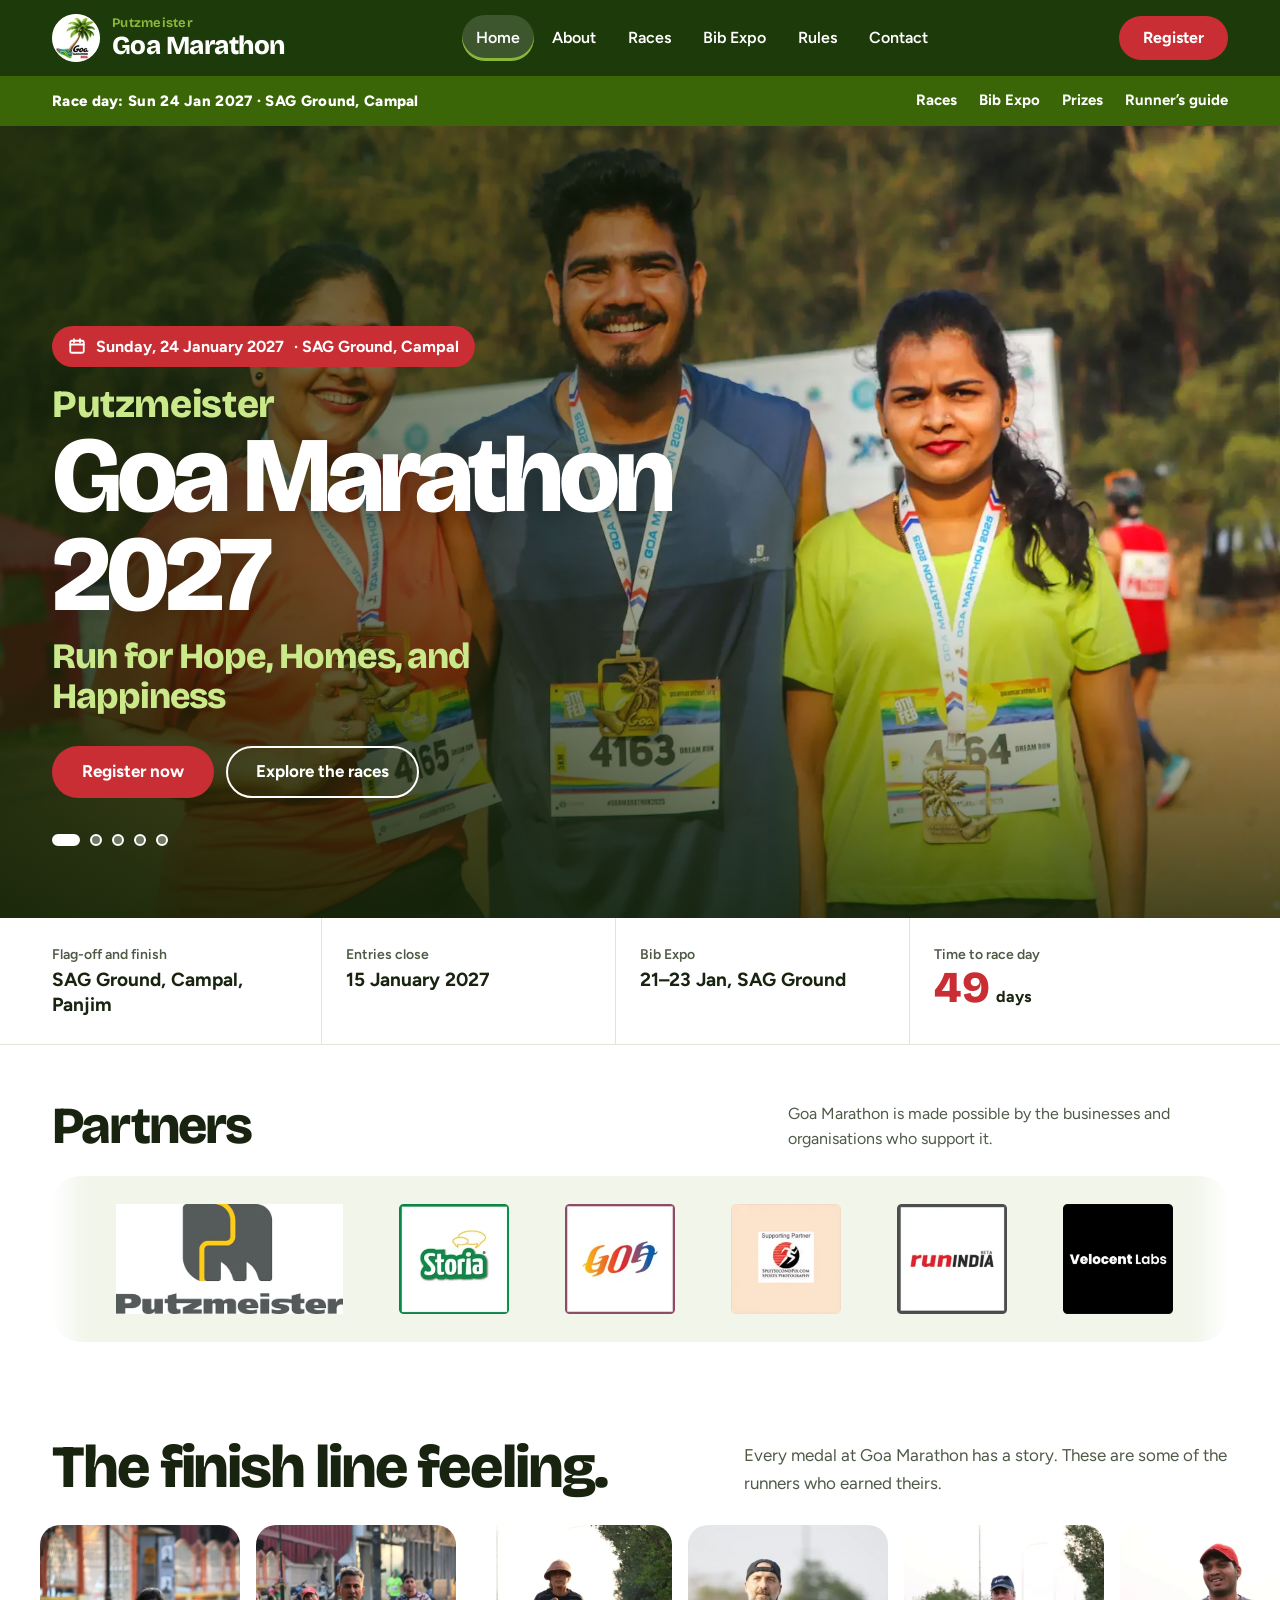
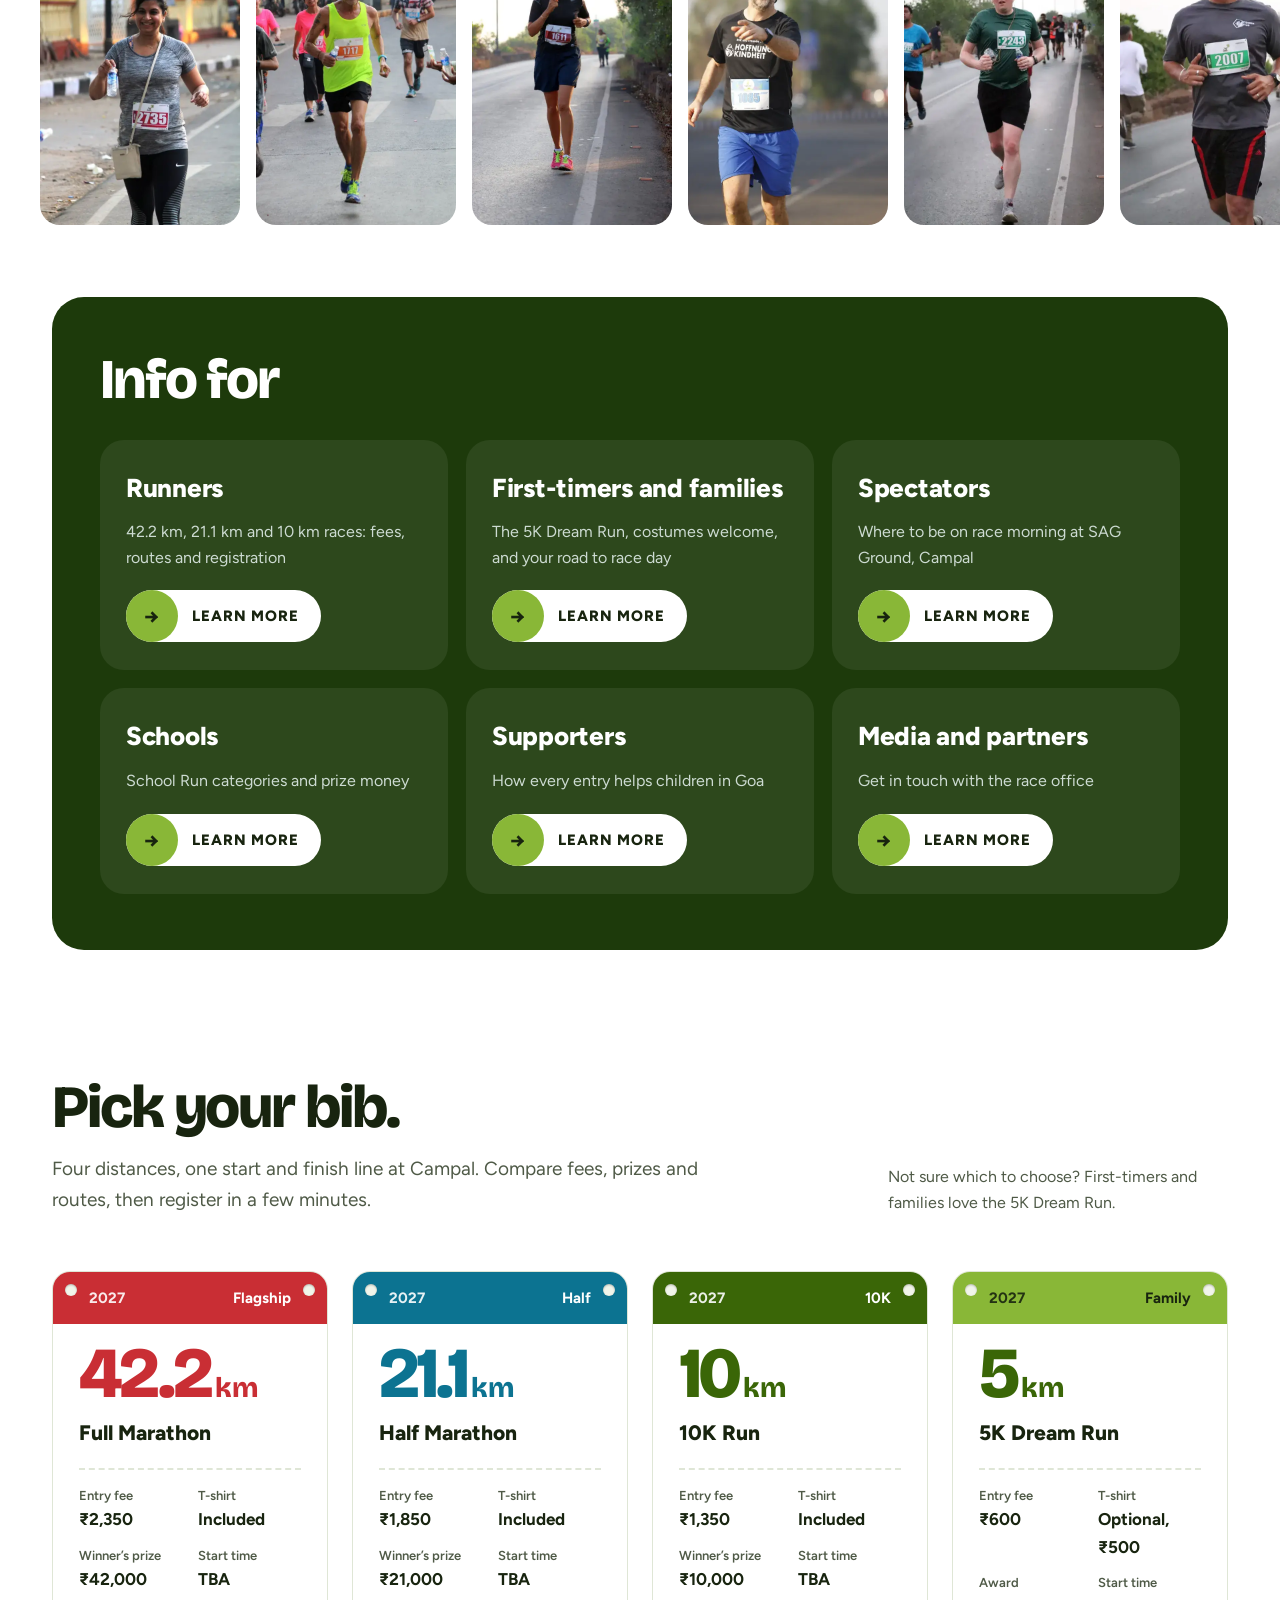
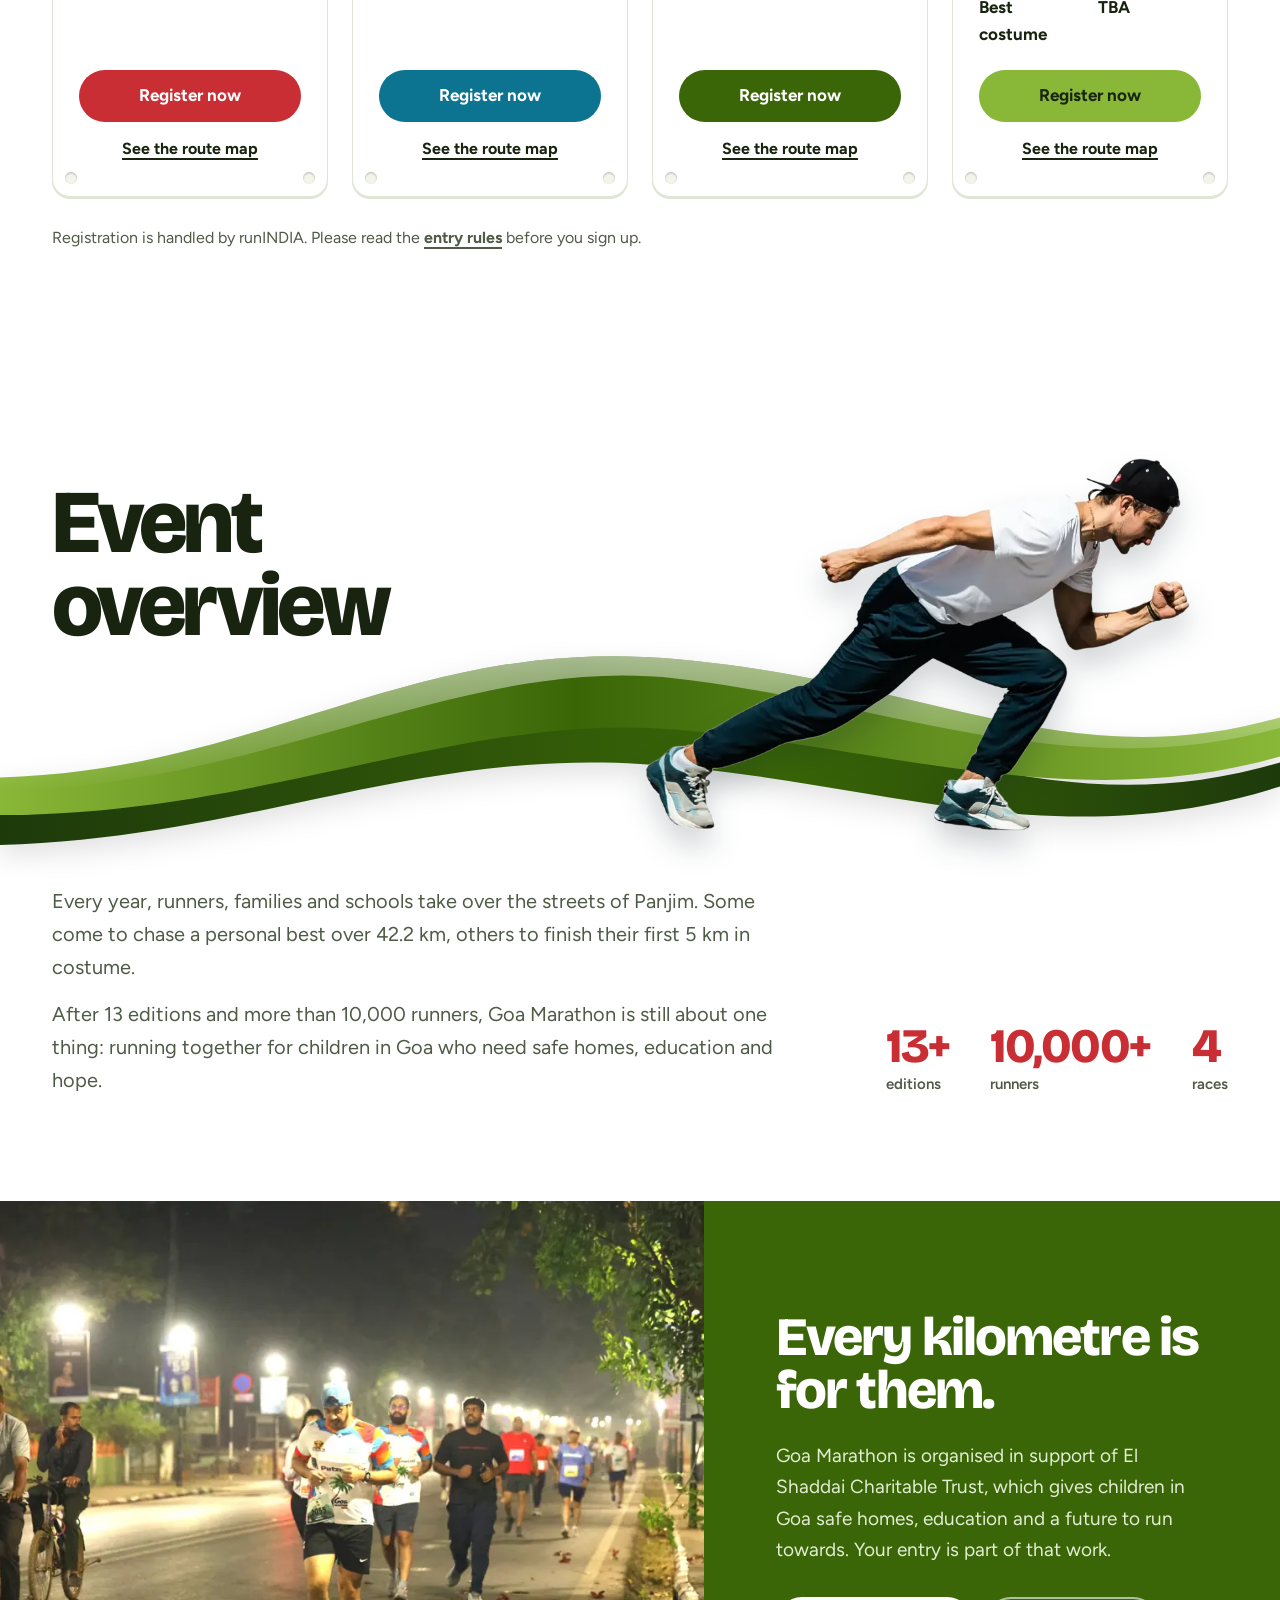
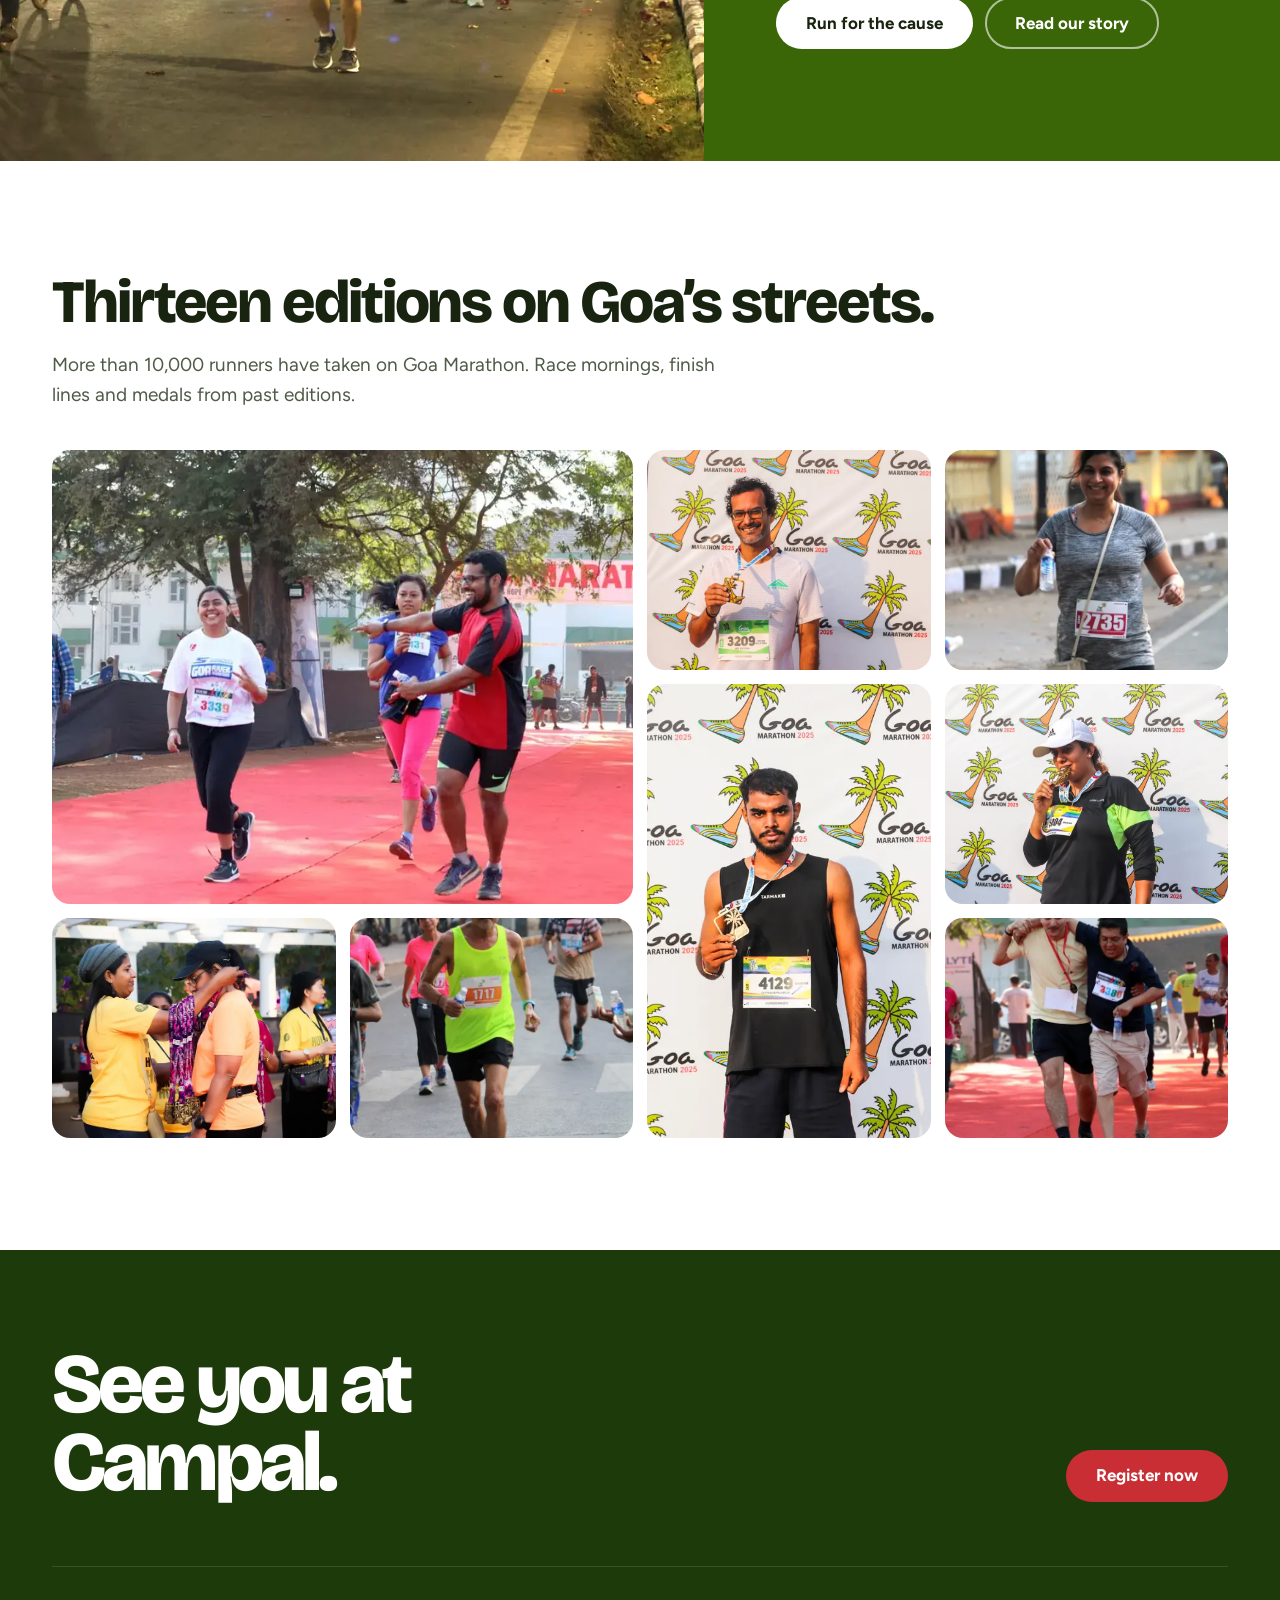
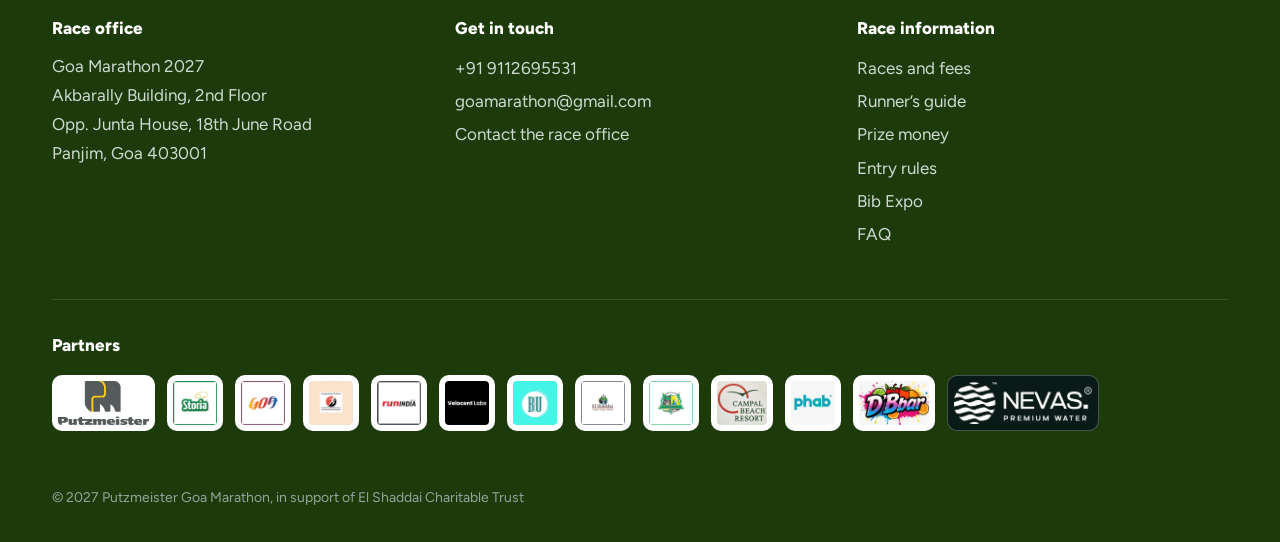
==== index.html @ 8eba4ac6 "Optimise images: recompress, phone sizes, lazy-load hero slides Co-Authored-By: Claude Opus 5.5 <nor" ====
<!DOCTYPE html>
<html lang="en">
<head>
<meta charset="utf-8">
<meta name="viewport" content="width=device-width, initial-scale=1">
<title>Putzmeister Goa Marathon 2027 – Run for Hope, Homes, and Happiness</title>
<meta name="robots" content="noindex, nofollow">
<meta property="og:type" content="website">
<meta property="og:site_name" content="Putzmeister Goa Marathon">
<meta property="og:title" content="Putzmeister Goa Marathon 2027 – Run for Hope, Homes, and Happiness">
<meta property="og:description" content="Goa Marathon 2027, Sunday 24 January at SAG Ground, Campal, Panjim. Full, half, 10K and 5K Dream Run.">
<meta property="og:url" content="https://goa-marathon-2027.vercel.app/">
<meta property="og:image" content="https://goa-marathon-2027.vercel.app/assets/og-image.jpg">
<meta property="og:image:width" content="1200">
<meta property="og:image:height" content="630">
<meta name="twitter:card" content="summary_large_image">
<link rel="icon" href="assets/logo.webp">
<meta name="description" content="Goa Marathon 2027, Sunday 24 January at SAG Ground, Campal, Panjim. Full, half, 10K and 5K Dream Run.">
<link rel="preload" as="image" href="assets/hero-trio.webp" imagesrcset="assets/hero-trio-800.webp 800w, assets/hero-trio.webp 1920w" imagesizes="100vw">
<link rel="preconnect" href="https://fonts.googleapis.com">
<link rel="preconnect" href="https://fonts.gstatic.com" crossorigin>
<link href="https://fonts.googleapis.com/css2?family=Bricolage+Grotesque:opsz,wght@12..96,700;12..96,800&family=Figtree:wght@400;500;600;700;800&display=swap" rel="stylesheet">
<link rel="stylesheet" href="assets/site.css">
</head>
<body>

<header class="hdr">
  <div class="wrap hdr-in">
    <a class="brand" href="index.html" aria-label="Putzmeister Goa Marathon home">
      <span class="brand-logo"><img loading="lazy" decoding="async" src="assets/logo.webp" alt=""></span>
      <span class="brand-name"><small>Putzmeister</small>Goa Marathon</span>
    </a>
    <nav class="nav" aria-label="Main">
      <a href="index.html" aria-current="page">Home</a>
      <a href="about.html">About</a>
      <a href="races.html">Races</a>
      <a href="bib-expo.html">Bib Expo</a>
      <a href="rules.html">Rules</a>
      <a href="contact.html">Contact</a>
    </nav>
    <div class="hdr-cta">
      <a class="btn btn-sun hdr-reg" href="https://www.runindia.in/events/DsZ2gUEhFgjpGWOcifSqrg" target="_blank" rel="noopener" style="min-height:44px;padding:0 22px;font-size:16px">Register</a>
      <button class="menu-btn" id="menuBtn" aria-label="Open menu" aria-expanded="false" aria-controls="mnav">
        <svg width="22" height="22" viewBox="0 0 24 24" fill="none" stroke="currentColor" stroke-width="2.4" stroke-linecap="round" aria-hidden="true"><path d="M4 7h16M4 12h16M4 17h16"/></svg>
      </button>
    </div>
  </div>
  <nav class="mnav" id="mnav" aria-label="Mobile">
      <a href="index.html" aria-current="page">Home</a>
      <a href="about.html">About</a>
      <a href="races.html">Races</a>
      <a href="bib-expo.html">Bib Expo</a>
      <a href="rules.html">Rules</a>
      <a href="contact.html">Contact</a>
  </nav>
</header>
<div class="evbar"><div class="wrap evbar-in"><b class="evbar-t">Race day: Sun 24 Jan 2027 · SAG Ground, Campal</b><nav aria-label="Quick links"><a href="#races">Races</a><a href="bib-expo.html">Bib Expo</a><a href="races.html#prizes">Prizes</a><a href="races.html#guide">Runner’s guide</a></nav></div></div>

<main id="top">
<section class="hero hero-full">
  <div class="hero-img hs" aria-roledescription="carousel" aria-label="Goa Marathon photos">
    <img decoding="async" class="hs-s on" fetchpriority="high" src="assets/hero-trio.webp" srcset="assets/hero-trio-800.webp 800w, assets/hero-trio.webp 1920w" sizes="100vw" alt="Three Goa Marathon finishers smiling with their medals at Miramar" style="object-position:center 30%">
    <img decoding="async" class="hs-s" loading="lazy" data-src="assets/n-arms.webp" data-srcset="assets/n-arms-800.webp 800w, assets/n-arms.webp 1920w" sizes="100vw" alt="Runners raising their arms on a Panjim street during Goa Marathon" style="object-position:center 40%">
    <img decoding="async" class="hs-s" loading="lazy" data-src="assets/hero-day1.webp" data-srcset="assets/hero-day1-800.webp 800w, assets/hero-day1.webp 1500w" sizes="100vw" alt="A 10K runner at Miramar beach after the race" style="object-position:center 28%">
    <img decoding="async" class="hs-s" loading="lazy" data-src="assets/hero-run.webp" data-srcset="assets/hero-run-800.webp 800w, assets/hero-run.webp 1500w" sizes="100vw" alt="Goa Marathon runners on the course" style="object-position:center 45%">
    <img decoding="async" class="hs-s" loading="lazy" data-src="assets/hero-day2.webp" data-srcset="assets/hero-day2-800.webp 800w, assets/hero-day2.webp 1500w" sizes="100vw" alt="A finisher with his Goa Marathon medal" style="object-position:center 22%">
  </div>
  <div class="hero-shade" aria-hidden="true"></div>
  <div class="wrap hero-in">
    <span class="hero-date">
      <svg width="18" height="18" viewBox="0 0 24 24" fill="none" stroke="currentColor" stroke-width="2.4" stroke-linecap="round" stroke-linejoin="round" aria-hidden="true"><rect x="3" y="5" width="18" height="16" rx="2"/><path d="M3 10h18M8 3v4M16 3v4"/></svg>
      Sunday, 24 January 2027<span class="hd-venue"> · SAG Ground, Campal</span>
    </span>
    <h1><span class="h1-sp">Putzmeister</span> Goa Marathon 2027</h1>
    <p class="hero-tag">Run for Hope, Homes, and Happiness</p>
    <div class="hero-ctas">
      <a class="btn btn-sun" href="https://www.runindia.in/events/DsZ2gUEhFgjpGWOcifSqrg" target="_blank" rel="noopener">Register now</a>
      <a class="btn btn-line" href="#races">Explore the races</a>
    </div>
    <div class="hs-dots" role="group" aria-label="Choose photo"><button aria-label="Photo 1" aria-current="true"></button><button aria-label="Photo 2"></button><button aria-label="Photo 3"></button><button aria-label="Photo 4"></button><button aria-label="Photo 5"></button></div>
  </div>
</section>

<div class="strip">
  <div class="wrap strip-in">
    <div class="strip-item"><small>Flag-off and finish</small><b>SAG Ground, Campal, Panjim</b></div>
    <div class="strip-item"><small>Entries close</small><b>15 January 2027</b></div>
    <div class="strip-item"><small>Bib Expo</small><b>21–23 Jan, SAG Ground</b></div>
    <div class="strip-item strip-count"><small>Time to race day</small><b><span id="cd" style="font:inherit;color:inherit;margin:0">–</span><span>days</span></b></div>
  </div>
</div>

<section class="sponsors-sec" aria-label="Partners">
  <div class="wrap">
    <div class="sl-head"><h2 class="h2 sp-h">Partners</h2><p class="sp-intro">Goa Marathon is made possible by the businesses and organisations who support it.</p></div>
  </div>
  <div class="wrap"><div class="slider">
    <ul class="sl-track"><li class="sl-item sl-lead"><img src="assets/sponsor-putzmeister.webp" alt="Putzmeister" loading="lazy" decoding="async"></li><li class="sl-item"><img src="assets/sponsor-01.webp" alt="Storia" loading="lazy" decoding="async"></li><li class="sl-item"><img src="assets/sponsor-02.webp" alt="Goa partner" loading="lazy" decoding="async"></li><li class="sl-item"><img src="assets/sponsor-03.webp" alt="Sports photography partner" loading="lazy" decoding="async"></li><li class="sl-item"><img src="assets/sponsor-04.webp" alt="runINDIA" loading="lazy" decoding="async"></li><li class="sl-item"><img src="assets/sponsor-05.webp" alt="Velocent Labs" loading="lazy" decoding="async"></li><li class="sl-item"><img src="assets/sponsor-06.webp" alt="BU" loading="lazy" decoding="async"></li><li class="sl-item"><img src="assets/sponsor-07.webp" alt="El Shaddai" loading="lazy" decoding="async"></li><li class="sl-item"><img src="assets/sponsor-08.webp" alt="Goa partner" loading="lazy" decoding="async"></li><li class="sl-item"><img src="assets/sponsor-09.webp" alt="Campal Beach Resort" loading="lazy" decoding="async"></li><li class="sl-item"><img src="assets/sponsor-10.webp" alt="Phab" loading="lazy" decoding="async"></li><li class="sl-item"><img src="assets/sponsor-11.webp" alt="D&#39;Bbar" loading="lazy" decoding="async"></li><li class="sl-item sl-dark"><img src="assets/sponsor-12.webp" alt="Nevas Premium Water" loading="lazy" decoding="async"></li></ul>
    <ul class="sl-track" aria-hidden="true"><li class="sl-item sl-lead"><img src="assets/sponsor-putzmeister.webp" alt="" loading="lazy" decoding="async"></li><li class="sl-item"><img src="assets/sponsor-01.webp" alt="" loading="lazy" decoding="async"></li><li class="sl-item"><img src="assets/sponsor-02.webp" alt="" loading="lazy" decoding="async"></li><li class="sl-item"><img src="assets/sponsor-03.webp" alt="" loading="lazy" decoding="async"></li><li class="sl-item"><img src="assets/sponsor-04.webp" alt="" loading="lazy" decoding="async"></li><li class="sl-item"><img src="assets/sponsor-05.webp" alt="" loading="lazy" decoding="async"></li><li class="sl-item"><img src="assets/sponsor-06.webp" alt="" loading="lazy" decoding="async"></li><li class="sl-item"><img src="assets/sponsor-07.webp" alt="" loading="lazy" decoding="async"></li><li class="sl-item"><img src="assets/sponsor-08.webp" alt="" loading="lazy" decoding="async"></li><li class="sl-item"><img src="assets/sponsor-09.webp" alt="" loading="lazy" decoding="async"></li><li class="sl-item"><img src="assets/sponsor-10.webp" alt="" loading="lazy" decoding="async"></li><li class="sl-item"><img src="assets/sponsor-11.webp" alt="" loading="lazy" decoding="async"></li><li class="sl-item sl-dark"><img src="assets/sponsor-12.webp" alt="" loading="lazy" decoding="async"></li></ul>
  </div></div>
</section>

<section class="pstrip" aria-label="Finishers from past editions">
  <div class="wrap pstrip-head"><h2 class="h2">The finish line feeling.</h2><p>Every medal at Goa Marathon has a story. These are some of the runners who earned theirs.</p></div>
  <div class="ps-row"><ul class="ps-track"><li><img src="assets/n-water.webp" alt="A smiling 10K runner with a water bottle" loading="lazy" decoding="async"></li><li><img src="assets/n-senior.webp" alt="A masters runner in full stride through Panjim" loading="lazy" decoding="async"></li><li><img src="assets/n-road.webp" alt="A runner on the course road" loading="lazy" decoding="async"></li><li><img src="assets/n-point.webp" alt="A half marathon runner on the course" loading="lazy" decoding="async"></li><li><img src="assets/n-green.webp" alt="A 10K runner with the pack behind him" loading="lazy" decoding="async"></li><li><img src="assets/n-cap.webp" alt="A smiling runner on the course" loading="lazy" decoding="async"></li><li><img src="assets/n-help.webp" alt="Two finishers crossing the line together" loading="lazy" decoding="async"></li><li><img src="assets/n-redshorts.webp" alt="A runner on the open road" loading="lazy" decoding="async"></li><li><img src="assets/g-smile.webp" alt="A smiling 10K finisher with his medal" loading="lazy" decoding="async"></li><li><img src="assets/g-kiss.webp" alt="A Dream Run finisher kissing her medal" loading="lazy" decoding="async"></li><li><img src="assets/hero-day2.webp" srcset="assets/hero-day2-800.webp 800w, assets/hero-day2.webp 1500w" sizes="(max-width:900px) 100vw, 50vw" alt="A finisher in front of the Goa Marathon wall" loading="lazy" decoding="async"></li><li><img src="assets/g-thumbs.webp" alt="A finisher giving a thumbs up" loading="lazy" decoding="async"></li><li><img src="assets/g-senior.webp" alt="A Dream Run finisher with his medal" loading="lazy" decoding="async"></li><li><img src="assets/photo-finisher.webp" alt="A finisher after the race" loading="lazy" decoding="async"></li><li><img src="assets/photo-group.webp" alt="Runners on the course" loading="lazy" decoding="async"></li><li><img src="assets/g-vest.webp" alt="A 5K finisher with his medal" loading="lazy" decoding="async"></li></ul><ul class="ps-track" aria-hidden="true"><li><img src="assets/n-water.webp" alt="" loading="lazy" decoding="async"></li><li><img src="assets/n-senior.webp" alt="" loading="lazy" decoding="async"></li><li><img src="assets/n-road.webp" alt="" loading="lazy" decoding="async"></li><li><img src="assets/n-point.webp" alt="" loading="lazy" decoding="async"></li><li><img src="assets/n-green.webp" alt="" loading="lazy" decoding="async"></li><li><img src="assets/n-cap.webp" alt="" loading="lazy" decoding="async"></li><li><img src="assets/n-help.webp" alt="" loading="lazy" decoding="async"></li><li><img src="assets/n-redshorts.webp" alt="" loading="lazy" decoding="async"></li><li><img src="assets/g-smile.webp" alt="" loading="lazy" decoding="async"></li><li><img src="assets/g-kiss.webp" alt="" loading="lazy" decoding="async"></li><li><img src="assets/hero-day2.webp" srcset="assets/hero-day2-800.webp 800w, assets/hero-day2.webp 1500w" sizes="(max-width:900px) 100vw, 50vw" alt="" loading="lazy" decoding="async"></li><li><img src="assets/g-thumbs.webp" alt="" loading="lazy" decoding="async"></li><li><img src="assets/g-senior.webp" alt="" loading="lazy" decoding="async"></li><li><img src="assets/photo-finisher.webp" alt="" loading="lazy" decoding="async"></li><li><img src="assets/photo-group.webp" alt="" loading="lazy" decoding="async"></li><li><img src="assets/g-vest.webp" alt="" loading="lazy" decoding="async"></li></ul></div>
</section>

<section class="infofor2" id="infofor">
  <div class="wrap"><div class="if2-panel">
    <h2 class="h2">Info for</h2>
    <div class="if2-grid">
      <div class="if2-card"><h3>Runners</h3><p>42.2 km, 21.1 km and 10 km races: fees, routes and registration</p><a class="pill" href="races.html"><span class="pill-ic" aria-hidden="true">→</span>Learn more</a></div>
      <div class="if2-card"><h3>First-timers and families</h3><p>The 5K Dream Run, costumes welcome, and your road to race day</p><a class="pill" href="races.html#guide"><span class="pill-ic" aria-hidden="true">→</span>Learn more</a></div>
      <div class="if2-card"><h3>Spectators</h3><p>Where to be on race morning at SAG Ground, Campal</p><a class="pill" href="races.html#race-day"><span class="pill-ic" aria-hidden="true">→</span>Learn more</a></div>
      <div class="if2-card"><h3>Schools</h3><p>School Run categories and prize money</p><a class="pill" href="races.html#prizes"><span class="pill-ic" aria-hidden="true">→</span>Learn more</a></div>
      <div class="if2-card"><h3>Supporters</h3><p>How every entry helps children in Goa</p><a class="pill" href="about.html#cause"><span class="pill-ic" aria-hidden="true">→</span>Learn more</a></div>
      <div class="if2-card"><h3>Media and partners</h3><p>Get in touch with the race office</p><a class="pill" href="contact.html"><span class="pill-ic" aria-hidden="true">→</span>Learn more</a></div>
    </div>
  </div></div>
</section>

<section id="races" class="sec">
  <div class="wrap">
    <div class="races-head">
      <div>
        <h2 class="h2">Pick your bib.</h2>
        <p class="intro">Four distances, one start and finish line at Campal. Compare fees, prizes and routes, then register in a few minutes.</p>
      </div>
      <p style="font-size:16px;color:var(--copy);max-width:34ch">Not sure which to choose? First-timers and families love the 5K Dream Run.</p>
    </div>

    <div class="bibs">
      <article class="bib k42" id="race-42">
        <span class="pin tl"></span><span class="pin tr"></span><span class="pin bl"></span><span class="pin br"></span>
        <div class="bib-band"><span>2027</span><span>Flagship</span></div>
        <div class="bib-body">
          <div class="bib-num">42.2<small>km</small></div>
          <h3 class="bib-name">Full Marathon</h3>
          <div class="bib-facts">
            <div><small>Entry fee</small><b>₹2,350</b></div>
            <div><small>T-shirt</small><b>Included</b></div>
            <div><small>Winner’s prize</small><b>₹42,000</b></div>
            <div><small>Start time</small><b>TBA</b></div>
          </div>
          <div class="bib-actions">
            <a class="btn" href="https://www.runindia.in/events/DsZ2gUEhFgjpGWOcifSqrg" target="_blank" rel="noopener">Register now</a>
            <a class="txt-link" href="https://goamarathon.org/wp-content/uploads/2026/11/42Km-Route-Map.jpg" target="_blank" rel="noopener">See the route map</a>
          </div>
        </div>
      </article>

      <article class="bib k21" id="race-21">
        <span class="pin tl"></span><span class="pin tr"></span><span class="pin bl"></span><span class="pin br"></span>
        <div class="bib-band"><span>2027</span><span>Half</span></div>
        <div class="bib-body">
          <div class="bib-num">21.1<small>km</small></div>
          <h3 class="bib-name">Half Marathon</h3>
          <div class="bib-facts">
            <div><small>Entry fee</small><b>₹1,850</b></div>
            <div><small>T-shirt</small><b>Included</b></div>
            <div><small>Winner’s prize</small><b>₹21,000</b></div>
            <div><small>Start time</small><b>TBA</b></div>
          </div>
          <div class="bib-actions">
            <a class="btn" href="https://www.runindia.in/events/DsZ2gUEhFgjpGWOcifSqrg" target="_blank" rel="noopener">Register now</a>
            <a class="txt-link" href="https://goamarathon.org/wp-content/uploads/2026/11/21Km-route-MAp.jpg" target="_blank" rel="noopener">See the route map</a>
          </div>
        </div>
      </article>

      <article class="bib k10" id="race-10">
        <span class="pin tl"></span><span class="pin tr"></span><span class="pin bl"></span><span class="pin br"></span>
        <div class="bib-band"><span>2027</span><span>10K</span></div>
        <div class="bib-body">
          <div class="bib-num">10<small>km</small></div>
          <h3 class="bib-name">10K Run</h3>
          <div class="bib-facts">
            <div><small>Entry fee</small><b>₹1,350</b></div>
            <div><small>T-shirt</small><b>Included</b></div>
            <div><small>Winner’s prize</small><b>₹10,000</b></div>
            <div><small>Start time</small><b>TBA</b></div>
          </div>
          <div class="bib-actions">
            <a class="btn" href="https://www.runindia.in/events/DsZ2gUEhFgjpGWOcifSqrg" target="_blank" rel="noopener">Register now</a>
            <a class="txt-link" href="https://goamarathon.org/wp-content/uploads/2026/11/10km-Route-Map.jpg" target="_blank" rel="noopener">See the route map</a>
          </div>
        </div>
      </article>

      <article class="bib k5" id="race-5">
        <span class="pin tl"></span><span class="pin tr"></span><span class="pin bl"></span><span class="pin br"></span>
        <div class="bib-band"><span>2027</span><span>Family</span></div>
        <div class="bib-body">
          <div class="bib-num">5<small>km</small></div>
          <h3 class="bib-name">5K Dream Run</h3>
          <div class="bib-facts">
            <div><small>Entry fee</small><b>₹600</b></div>
            <div><small>T-shirt</small><b>Optional, ₹500</b></div>
            <div><small>Award</small><b>Best costume</b></div>
            <div><small>Start time</small><b>TBA</b></div>
          </div>
          <div class="bib-actions">
            <a class="btn" href="https://www.runindia.in/events/DsZ2gUEhFgjpGWOcifSqrg" target="_blank" rel="noopener">Register now</a>
            <a class="txt-link" href="https://goamarathon.org/wp-content/uploads/2026/11/5km-Route-map.jpg" target="_blank" rel="noopener">See the route map</a>
          </div>
        </div>
      </article>
    </div>
    <p class="races-note">Registration is handled by runINDIA. Please read the <a class="txt-link" href="rules.html">entry rules</a> before you sign up.</p>
  </div>
</section>

<section class="overview" id="overview">
  <div class="ov-stage2">
    <svg class="ov-w2" viewBox="0 0 1440 400" preserveAspectRatio="none" aria-hidden="true">
<defs>
<linearGradient id="rbA" gradientUnits="userSpaceOnUse" x1="0" y1="0" x2="1440" y2="0"><stop offset="0" style="stop-color:var(--rb1)"/><stop offset=".45" style="stop-color:var(--rb2)"/><stop offset="1" style="stop-color:var(--rb1)"/></linearGradient>
<linearGradient id="rbB" gradientUnits="userSpaceOnUse" x1="0" y1="0" x2="1440" y2="0"><stop offset="0" style="stop-color:var(--rb3)"/><stop offset=".6" style="stop-color:var(--rb2)"/><stop offset="1" style="stop-color:var(--rb3)"/></linearGradient>
<linearGradient id="rbH" x1="0" y1="0" x2="0" y2="1"><stop offset="0" stop-color="#fff" stop-opacity=".55"/><stop offset="1" stop-color="#fff" stop-opacity="0"/></linearGradient>
</defs>
<path d="M0 300 C 260 300, 420 120, 720 150 S 1180 320, 1440 230 L1440 262 C 1180 360, 980 250, 720 232 S 280 330, 0 340 Z" fill="url(#rbB)"/>
<path d="M0 250 C 300 240, 460 60, 760 92 S 1200 250, 1440 170 L1440 222 C 1210 300, 1000 210, 760 186 S 300 300, 0 300 Z" fill="url(#rbA)"/>
<path d="M0 250 C 300 240, 460 60, 760 92 S 1200 250, 1440 170 L1440 184 C 1200 262, 1000 150, 760 118 S 300 262, 0 268 Z" fill="url(#rbH)"/>
</svg>
    <div class="wrap ov-in2">
      <h2 class="ov-h2">Event<br>overview</h2>
      <img class="ov-ath" loading="lazy" decoding="async" src="assets/athlete.webp" srcset="assets/athlete-800.webp 800w, assets/athlete.webp 1400w" sizes="(max-width:900px) 100vw, 50vw" alt="A runner exploding off the start line" width="1400" height="957">
    </div>
  </div>
  <div class="wrap ov-body2">
    <div>
      <p class="ov-lead">Every year, runners, families and schools take over the streets of Panjim. Some come to chase a personal best over 42.2 km, others to finish their first 5 km in costume.</p>
      <p class="ov-lead">After 13 editions and more than 10,000 runners, Goa Marathon is still about one thing: running together for children in Goa who need safe homes, education and hope.</p>
    </div>
    <div class="ov-facts">
      <div><b>13+</b><span>editions</span></div>
      <div><b>10,000+</b><span>runners</span></div>
      <div><b>4</b><span>races</span></div>
    </div>
  </div>
  </section>

<section id="cause" class="cause">
  <div class="cause-img"><img loading="lazy" decoding="async" src="assets/cause-run.webp" alt="Runners taking part in Goa Marathon for the cause"></div>
  <div class="cause-copy">
    <h2 class="h2">Every kilometre is for them.</h2>
    <p>Goa Marathon is organised in support of El Shaddai Charitable Trust, which gives children in Goa safe homes, education and a future to run towards. Your entry is part of that work.</p>
    <div class="cause-ctas">
      <a class="btn btn-sun" href="https://www.runindia.in/events/DsZ2gUEhFgjpGWOcifSqrg" target="_blank" rel="noopener">Run for the cause</a>
      <a class="btn btn-line" href="about.html">Read our story</a>
    </div>
  </div>
</section>

<section class="sec">
  <div class="wrap">
    <h2 class="h2">Thirteen editions on Goa’s streets.</h2>
    <p class="intro">More than 10,000 runners have taken on Goa Marathon. Race mornings, finish lines and medals from past editions.</p>
    <div class="gal8">
      <figure class="g-big"><img loading="lazy" decoding="async" src="assets/n-joy.webp" srcset="assets/n-joy-800.webp 800w, assets/n-joy.webp 1400w" sizes="(max-width:900px) 100vw, 50vw" alt="Finishers celebrating on the red carpet at Campal"></figure>
      <figure><img loading="lazy" decoding="async" src="assets/g-smile.webp" alt="A smiling 10K finisher"></figure>
      <figure><img loading="lazy" decoding="async" src="assets/n-water.webp" alt="A smiling 10K runner"></figure>
      <figure class="g-tall"><img loading="lazy" decoding="async" src="assets/g-vest.webp" alt="A 5K finisher with his medal"></figure>
      <figure><img loading="lazy" decoding="async" src="assets/g-kiss.webp" alt="A finisher kissing her medal"></figure>
      <figure><img loading="lazy" decoding="async" src="assets/n-senior.webp" alt="A masters runner in full stride"></figure>
      <figure class="g-wide"><img loading="lazy" decoding="async" src="assets/n-medals.webp" srcset="assets/n-medals-800.webp 800w, assets/n-medals.webp 1400w" sizes="(max-width:900px) 100vw, 50vw" alt="Volunteers presenting medals to finishers"></figure>
      <figure><img loading="lazy" decoding="async" src="assets/n-help.webp" alt="Two finishers crossing the line together"></figure>
    </div>
  </div>
</section>
</main>

<footer class="ftr">
  <div class="wrap">
    <div class="ftr-sign">
      <p>See you at Campal.</p>
      <a class="btn btn-sun" href="https://www.runindia.in/events/DsZ2gUEhFgjpGWOcifSqrg" target="_blank" rel="noopener">Register now</a>
    </div>
    <div class="ftr-grid">
      <div>
        <h3>Race office</h3>
        <p style="line-height:1.7">Goa Marathon 2027<br>Akbarally Building, 2nd Floor<br>Opp. Junta House, 18th June Road<br>Panjim, Goa 403001</p>
      </div>
      <div>
        <h3>Get in touch</h3>
        <a href="tel:+919112695531">+91 9112695531</a>
        <a href="mailto:goamarathon@gmail.com">goamarathon@gmail.com</a>
        <a href="contact.html">Contact the race office</a>
      </div>
      <div>
        <h3>Race information</h3>
        <a href="races.html">Races and fees</a>
        <a href="races.html#guide">Runner’s guide</a>
        <a href="races.html#prizes">Prize money</a>
        <a href="rules.html">Entry rules</a><a href="bib-expo.html">Bib Expo</a>
        <a href="contact.html#faq">FAQ</a>
      </div>
    </div>
    <div class="ftr-partners"><span>Partners</span><div><img decoding="async" loading="lazy" src="assets/sponsor-putzmeister.webp" alt="Putzmeister"><img decoding="async" loading="lazy" src="assets/sponsor-01.webp" alt="Storia"><img decoding="async" loading="lazy" src="assets/sponsor-02.webp" alt="Goa partner"><img decoding="async" loading="lazy" src="assets/sponsor-03.webp" alt="Sports photography partner"><img decoding="async" loading="lazy" src="assets/sponsor-04.webp" alt="runINDIA"><img decoding="async" loading="lazy" src="assets/sponsor-05.webp" alt="Velocent Labs"><img decoding="async" loading="lazy" src="assets/sponsor-06.webp" alt="BU"><img decoding="async" loading="lazy" src="assets/sponsor-07.webp" alt="El Shaddai"><img decoding="async" loading="lazy" src="assets/sponsor-08.webp" alt="Goa partner"><img decoding="async" loading="lazy" src="assets/sponsor-09.webp" alt="Campal Beach Resort"><img decoding="async" loading="lazy" src="assets/sponsor-10.webp" alt="Phab"><img decoding="async" loading="lazy" src="assets/sponsor-11.webp" alt="D&#39;Bbar"><img decoding="async" loading="lazy" class="fp-dark" src="assets/sponsor-12.webp" alt="Nevas Premium Water"></div></div>
    <p class="ftr-base">© 2027 Putzmeister Goa Marathon, in support of El Shaddai Charitable Trust</p>
  </div>
</footer>

<div class="mbar">
  <span>Entries close 15 Jan</span>
  <a class="btn btn-sun" style="min-height:46px;padding:0 24px" href="https://www.runindia.in/events/DsZ2gUEhFgjpGWOcifSqrg" target="_blank" rel="noopener">Register now</a>
</div>

<script>
(function(){
  var race = new Date('2027-01-24T05:00:00+05:30').getTime();
  var cd = document.getElementById('cd');
  function tick(){ if(!cd) return; cd.textContent = Math.max(0, Math.ceil((race - Date.now()) / 86400000)); }
  tick(); setInterval(tick, 60000);

  var btn = document.getElementById('menuBtn'), nav = document.getElementById('mnav');
  btn.addEventListener('click', function(){
    var open = nav.classList.toggle('open');
    btn.setAttribute('aria-expanded', open);
    btn.setAttribute('aria-label', open ? 'Close menu' : 'Open menu');
  });
  nav.addEventListener('click', function(e){
    if (e.target.tagName === 'A'){ nav.classList.remove('open'); btn.setAttribute('aria-expanded','false'); btn.setAttribute('aria-label','Open menu'); }
  });

  var tabs = [].slice.call(document.querySelectorAll('.tab'));
  function select(t){
    tabs.forEach(function(o){
      var on = o === t;
      o.setAttribute('aria-selected', on);
      o.tabIndex = on ? 0 : -1;
      document.getElementById(o.getAttribute('aria-controls')).hidden = !on;
    });
  }
  tabs.forEach(function(t, i){
    t.tabIndex = i === 0 ? 0 : -1;
    t.addEventListener('click', function(){ select(t); });
    t.addEventListener('keydown', function(e){
      if (e.key === 'ArrowRight' || e.key === 'ArrowLeft'){
        var n = tabs[(i + (e.key === 'ArrowRight' ? 1 : tabs.length - 1)) % tabs.length];
        select(n); n.focus(); e.preventDefault();
      }
    });
  });
})();
</script>

<script>
(function(){
  var box=document.querySelector('.hero-full'); if(!box) return;
  var s=box.querySelectorAll('.hs-s'), d=box.querySelectorAll('.hs-dots button'), i=0, t;
  var still=window.matchMedia('(prefers-reduced-motion: reduce)').matches;
  function load(img){ if(img.dataset.srcset){img.srcset=img.dataset.srcset;delete img.dataset.srcset} if(img.dataset.src){img.src=img.dataset.src;delete img.dataset.src} }
  window.addEventListener('load',function(){ setTimeout(function(){ s.forEach(load) },1500) });
  function go(n){ load(s[(n+s.length)%s.length]); s[i].classList.remove('on'); d[i].removeAttribute('aria-current'); i=(n+s.length)%s.length; s[i].classList.add('on'); d[i].setAttribute('aria-current','true'); }
  function play(){ if(!still){ clearInterval(t); t=setInterval(function(){go(i+1)},5000); } }
  d.forEach(function(b,n){ b.addEventListener('click',function(){ go(n); play(); }); });
  box.addEventListener('mouseenter',function(){clearInterval(t)}); box.addEventListener('mouseleave',play);
  play();
})();
</script>
</body>
</html>
---- assets/site.css ----
:root{
  /* Panjim palette */
  --night:#0d1f1b;        /* pre-dawn sky over Campal */
  --palm:#2f6b3a;         /* 10K */
  --laterite:#a63d24;     /* 42K – Goan laterite stone */
  --indigo:#24418f;       /* 21K – Fontainhas blue */
  --ochre:#f2b33d;        /* 5K – Fontainhas yellow */
  --ochre-ink:#8a5a00;
  --ink:#14201b;
  --copy:#46544d;
  --mist:#f2f5f0;
  --line:#dbe3d9;
  --white:#fff;
  --display:"Big Shoulders Display",Impact,"Arial Narrow",sans-serif;
  --body:"Figtree",Arial,sans-serif;
  --reg:"https://www.runindia.in/events/DsZ2gUEhFgjpGWOcifSqrg";
}
*{box-sizing:border-box}
html{scroll-behavior:smooth;scroll-padding-top:84px}
body{margin:0;font-family:var(--body);font-size:17px;line-height:1.6;color:var(--ink);background:var(--white);-webkit-font-smoothing:antialiased}
img{max-width:100%;display:block}
a{color:inherit}
h1,h2,h3,p{margin:0}
:focus-visible{outline:3px solid var(--ochre);outline-offset:3px;border-radius:4px}
.wrap{max-width:1240px;margin:0 auto;padding:0 32px}
.sec{padding:112px 0}
.h2{font-family:var(--display);font-weight:800;font-size:72px;line-height:.92;letter-spacing:.005em;text-transform:none}
.intro{font-size:19px;color:var(--copy);max-width:56ch;margin-top:18px}
.night .intro{color:#cddbd2}

/* Buttons */
.btn{display:inline-flex;align-items:center;justify-content:center;min-height:52px;padding:0 28px;border-radius:999px;font-family:var(--body);font-weight:700;font-size:17px;text-decoration:none;border:2px solid transparent;cursor:pointer;transition:background .15s,color .15s,border-color .15s}
.btn-sun{background:var(--ochre);color:var(--ink)}
.btn-sun:hover{background:#ffc75a}
.btn-ink{background:var(--ink);color:#fff}
.btn-ink:hover{background:#2a3a33}
.btn-line{border-color:rgba(255,255,255,.6);color:#fff}
.btn-line:hover{border-color:#fff;background:rgba(255,255,255,.08)}
.txt-link{font-weight:700;text-decoration:underline;text-decoration-thickness:2px;text-underline-offset:4px}
.txt-link:hover{text-decoration-color:var(--ochre)}

/* Preview banner */
.preview{background:#fff4d6;color:#5c4400;font-size:14px;font-weight:600;text-align:center;padding:8px 16px}

/* Header */
.hdr{position:sticky;top:0;z-index:50;background:var(--night);color:#fff}
.hdr-in{display:flex;align-items:center;justify-content:space-between;gap:24px;height:76px}
.brand{display:flex;align-items:center;gap:12px;text-decoration:none}
.brand-logo{width:48px;height:48px;border-radius:50%;background:#fff;overflow:hidden;flex:none}
.brand-logo img{width:100%;height:100%;object-fit:contain}
.brand-name{font-family:var(--display);font-weight:800;font-size:28px;line-height:.9}
.brand-name span{display:block;font-family:var(--body);font-size:13px;font-weight:600;color:var(--ochre);letter-spacing:.02em}
.nav{display:flex;gap:4px}
.nav a{color:#fff;text-decoration:none;font-weight:600;font-size:16px;padding:10px 14px;border-radius:999px}
.nav a:hover{background:rgba(255,255,255,.1)}
.hdr-cta{display:flex;align-items:center;gap:10px}
.menu-btn{display:none;width:48px;height:48px;border-radius:50%;border:2px solid rgba(255,255,255,.35);background:transparent;color:#fff;cursor:pointer;align-items:center;justify-content:center}
.mnav{display:none;border-top:1px solid rgba(255,255,255,.12);padding:8px 20px 24px}
.mnav.open{display:block}
.mnav a{display:block;color:#fff;text-decoration:none;font-family:var(--display);font-weight:800;font-size:34px;padding:10px 0;border-bottom:1px solid rgba(255,255,255,.1)}

/* Hero */
.hero{position:relative;min-height:min(760px,88vh);display:flex;align-items:flex-end;color:#fff;background:var(--night);overflow:hidden}
.hero-img{position:absolute;inset:0}
.hero-img img{width:100%;height:100%;object-fit:cover;object-position:60% center}
.hero-img::after{content:"";position:absolute;inset:0;background:linear-gradient(90deg,rgba(13,31,27,.88) 0%,rgba(13,31,27,.55) 50%,rgba(13,31,27,.15) 100%),linear-gradient(0deg,rgba(13,31,27,.9) 0%,rgba(13,31,27,0) 45%)}
.hero-in{position:relative;width:100%;padding-top:96px;padding-bottom:64px}
.hero-date{display:inline-flex;align-items:center;gap:10px;background:var(--ochre);color:var(--ink);font-weight:700;font-size:16px;padding:8px 16px;border-radius:999px}
.hero h1{font-family:var(--display);font-weight:900;font-size:clamp(76px,11vw,168px);line-height:.82;letter-spacing:-.005em;margin:26px 0 26px;max-width:9ch}
.hero h1 span{display:block}
.hero-sub{font-size:21px;line-height:1.55;color:#e4ede6;max-width:46ch;margin-bottom:34px}
.hero-ctas{display:flex;gap:12px;flex-wrap:wrap}
@media (prefers-reduced-motion:no-preference){
  .hero h1 span{opacity:0;transform:translateY(40px);animation:rise .8s cubic-bezier(.2,.7,.2,1) forwards}
  .hero h1 span:nth-child(2){animation-delay:.12s}
  .hero h1 span:nth-child(3){animation-delay:.24s}
  @keyframes rise{to{opacity:1;transform:none}}
}

/* Race-day strip */
.strip{background:var(--white);border-bottom:1px solid var(--line)}
.strip-in{display:grid;grid-template-columns:repeat(4,minmax(0,1fr))}
.strip-item{padding:26px 24px 26px 0;border-right:1px solid var(--line);margin-right:24px}
.strip-item:last-child{border-right:0;margin-right:0}
.strip-item small{display:block;font-size:14px;font-weight:600;color:var(--copy)}
.strip-item b{display:block;font-size:19px;font-weight:700;line-height:1.3;margin-top:2px}
.strip-count b{font-family:var(--display);font-size:44px;font-weight:800;line-height:.9;color:var(--laterite)}
.strip-count b span{font-family:var(--body);font-size:16px;color:var(--ink);font-weight:700;margin-left:6px}

/* Races – bibs */
.races-head{display:flex;justify-content:space-between;align-items:flex-end;gap:32px;flex-wrap:wrap;margin-bottom:56px}
.bibs{display:grid;grid-template-columns:repeat(4,minmax(0,1fr));gap:24px}
.bib{--c:var(--palm);--c-text:var(--palm);--c-on:#fff;position:relative;background:#fff;border:1px solid var(--line);border-radius:12px;display:flex;flex-direction:column;box-shadow:0 2px 0 var(--line);transition:transform .2s}
.bib:hover{transform:rotate(-1deg) translateY(-4px)}
.bib.k42{--c:var(--laterite);--c-text:var(--laterite)}
.bib.k21{--c:var(--indigo);--c-text:var(--indigo)}
.bib.k10{--c:var(--palm);--c-text:var(--palm)}
.bib.k5{--c:var(--ochre);--c-text:var(--ochre-ink);--c-on:var(--ink)}
.pin{position:absolute;width:12px;height:12px;border-radius:50%;background:var(--mist);box-shadow:inset 0 1px 2px rgba(0,0,0,.25);z-index:2}
.pin.tl{top:12px;left:12px}.pin.tr{top:12px;right:12px}.pin.bl{bottom:12px;left:12px}.pin.br{bottom:12px;right:12px}
.bib-band{background:var(--c);color:var(--c-on);border-radius:11px 11px 0 0;padding:14px 36px;display:flex;justify-content:space-between;align-items:center;font-weight:700;font-size:15px}
.bib-body{padding:22px 26px 30px;display:flex;flex-direction:column;flex:1}
.bib-num{font-family:var(--display);font-weight:900;font-size:124px;line-height:.78;color:var(--c-text);letter-spacing:-.01em}
.bib-num small{font-size:40px;margin-left:4px}
.bib-name{font-size:21px;font-weight:800;margin-top:14px}
.bib-facts{margin:18px 0 22px;padding:16px 0 0;border-top:2px dashed var(--line);display:grid;grid-template-columns:1fr 1fr;gap:12px 16px}
.bib-facts div small{display:block;font-size:13px;color:var(--copy);font-weight:600}
.bib-facts div b{font-size:17px}
.bib-actions{margin-top:auto;display:flex;flex-direction:column;gap:10px}
.bib-actions .btn{background:var(--c);color:var(--c-on);width:100%}
.bib-actions .btn:hover{filter:brightness(1.1)}
.bib-actions .txt-link{text-align:center;font-size:16px;padding:4px}
.races-note{margin-top:28px;font-size:16px;color:var(--copy)}

/* Guide – route timeline */
.guide{background:var(--mist)}
.route{position:relative;display:grid;grid-template-columns:repeat(4,minmax(0,1fr));gap:28px;margin-top:64px}
.route::before{content:"";position:absolute;top:31px;left:32px;right:32px;border-top:4px dashed var(--palm);opacity:.5}
.stop{position:relative}
.stop-dot{width:64px;height:64px;border-radius:50%;background:var(--night);color:var(--ochre);display:flex;align-items:center;justify-content:center;font-family:var(--display);font-weight:900;font-size:34px;border:6px solid var(--mist);position:relative;z-index:1}
.stop.now .stop-dot{background:var(--ochre);color:var(--ink)}
.stop h3{font-size:24px;font-weight:800;margin:20px 0 6px}
.stop-when{display:inline-block;font-size:14px;font-weight:700;color:var(--palm);margin-bottom:10px}
.stop.now .stop-when{color:var(--laterite)}
.stop p{color:var(--copy);font-size:16px;margin-bottom:14px;max-width:32ch}
.stop .txt-link{font-size:16px}

/* Race day */
.raceday{display:grid;grid-template-columns:minmax(0,.9fr) minmax(0,1.1fr);gap:72px;align-items:start}
.need{display:grid;grid-template-columns:repeat(2,minmax(0,1fr));gap:0 40px}
.need-item{display:flex;gap:16px;padding:22px 0;border-bottom:1px solid var(--line)}
.need-item svg{flex:none;color:var(--laterite);margin-top:3px}
.need-item h3{font-size:18px;font-weight:800;margin-bottom:4px}
.need-item p{font-size:16px;color:var(--copy)}
.tba{display:inline-block;font-size:13px;font-weight:700;background:#fff4d6;color:#6b4a00;padding:2px 10px;border-radius:999px;margin-left:6px;vertical-align:2px}

/* Prizes */
.prizes{background:var(--night);color:#fff}
.prize-grid{display:grid;grid-template-columns:minmax(0,.8fr) minmax(0,1.2fr);gap:72px;align-items:start}
.purse{margin-top:40px;display:flex;flex-direction:column;gap:2px}
.purse div{display:flex;align-items:baseline;justify-content:space-between;gap:16px;padding:16px 0;border-bottom:1px solid rgba(255,255,255,.12)}
.purse span{font-size:17px;color:#cddbd2}
.purse b{font-family:var(--display);font-weight:800;font-size:48px;line-height:.9}
.purse .k42 b{color:#ff8a6b}.purse .k21 b{color:#9fb7ff}.purse .k10 b{color:#8fd19c}
.tabs{display:flex;gap:8px;flex-wrap:wrap;margin-bottom:16px}
.tab{min-height:46px;padding:0 20px;border-radius:999px;border:2px solid rgba(255,255,255,.25);background:transparent;color:#fff;font-family:inherit;font-weight:700;font-size:16px;cursor:pointer}
.tab:hover{border-color:#fff}
.tab[aria-selected="true"][data-k="42"]{background:var(--laterite);border-color:var(--laterite)}
.tab[aria-selected="true"][data-k="21"]{background:var(--indigo);border-color:var(--indigo)}
.tab[aria-selected="true"][data-k="10"]{background:var(--palm);border-color:var(--palm)}
.tab[aria-selected="true"][data-k="s"]{background:var(--ochre);border-color:var(--ochre);color:var(--ink)}
.panel{background:#fff;color:var(--ink);border-radius:16px;overflow:hidden}
.panel table{width:100%;border-collapse:collapse;font-size:16px}
.panel th,.panel td{padding:14px 20px;text-align:left;border-bottom:1px solid var(--line)}
.panel th{font-size:14px;font-weight:700;color:var(--copy);background:var(--mist)}
.panel .amt{text-align:right;white-space:nowrap;font-weight:700}
.panel th.amt{font-weight:700}
.panel .grp td{background:var(--mist);font-weight:800;font-size:15px}
.panel tr:last-child td{border-bottom:0}
.prize-note{margin-top:16px;font-size:15px;color:#cddbd2}

/* Cause */
.cause{display:grid;grid-template-columns:minmax(0,1.1fr) minmax(0,.9fr);align-items:stretch;background:var(--laterite);color:#fff}
.cause-img{min-height:560px;position:relative}
.cause-img img{position:absolute;inset:0;width:100%;height:100%;object-fit:cover}
.cause-copy{padding:96px 72px;display:flex;flex-direction:column;justify-content:center}
.cause-copy .h2{font-size:64px}
.cause-copy p{font-size:19px;line-height:1.65;color:#fbe3dc;margin:22px 0 32px;max-width:44ch}
.cause-ctas{display:flex;gap:12px;flex-wrap:wrap}

/* Moments */
.mosaic{display:grid;grid-template-columns:1.6fr 1fr;grid-template-rows:280px 280px;gap:16px;margin-top:48px}
.mosaic figure{margin:0;position:relative;border-radius:14px;overflow:hidden;background:var(--mist)}
.mosaic figure:first-child{grid-row:span 2}
.mosaic img{width:100%;height:100%;object-fit:cover}

/* FAQ */
.faq-grid{display:grid;grid-template-columns:minmax(0,.8fr) minmax(0,1.2fr);gap:72px;align-items:start}
.faq details{border-bottom:2px solid var(--line)}
.faq summary{list-style:none;cursor:pointer;padding:24px 48px 24px 0;font-size:20px;font-weight:700;position:relative}
.faq summary::-webkit-details-marker{display:none}
.faq summary::after{content:"";position:absolute;right:6px;top:30px;width:14px;height:14px;border-right:3px solid var(--laterite);border-bottom:3px solid var(--laterite);transform:rotate(45deg);transition:transform .2s}
.faq details[open] summary::after{transform:rotate(-135deg);top:36px}
.faq details p{color:var(--copy);padding:0 48px 24px 0}
.help{margin-top:28px;padding:22px 24px;background:var(--mist);border-radius:14px;font-size:16px}
.help b{display:block;font-size:18px;margin-bottom:4px}

/* Sponsors */
.sponsors-sec{padding:72px 0;border-top:1px solid var(--line)}
.sponsors-sec h2{font-size:20px;font-weight:800;text-align:center}
.sponsors{display:grid;grid-template-columns:repeat(6,minmax(0,1fr));gap:14px;margin-top:28px}
.sp{background:#fff;border:1px solid var(--line);border-radius:12px;height:96px;display:flex;align-items:center;justify-content:center;padding:10px}
.sp img{max-height:76px;max-width:100%;object-fit:contain}
.sp-dark{background:var(--night);border-color:var(--night)}

/* Footer */
.ftr{background:var(--night);color:#cddbd2;padding:96px 0 32px}
.ftr-sign{display:flex;justify-content:space-between;align-items:flex-end;gap:32px;flex-wrap:wrap;padding-bottom:64px;border-bottom:1px solid rgba(255,255,255,.12)}
.ftr-sign p{font-family:var(--display);font-weight:900;font-size:clamp(56px,8vw,112px);line-height:.85;color:#fff;max-width:10ch}
.ftr-grid{display:grid;grid-template-columns:repeat(3,minmax(0,1fr));gap:32px;padding-top:48px}
.ftr h3{color:#fff;font-size:17px;font-weight:800;margin-bottom:10px}
.ftr a{display:block;color:#cddbd2;text-decoration:none;padding:3px 0}
.ftr a:hover{color:var(--ochre)}
.ftr-base{margin-top:56px;font-size:14px;color:#8fa79a}

/* Mobile bar */
.mbar{display:none;position:fixed;left:0;right:0;bottom:0;z-index:60;background:var(--night);border-top:1px solid rgba(255,255,255,.12);padding:10px 16px calc(10px + env(safe-area-inset-bottom));align-items:center;justify-content:space-between;gap:12px;color:#fff;font-size:15px;font-weight:600}


/* fixes */
.prizes .intro{color:#cddbd2}
.ftr .btn{display:inline-flex;color:var(--ink);padding:0 28px}
.ftr .btn:hover{color:var(--ink)}
.help{background:#fff}
.bib-num{font-size:clamp(84px,7.4vw,112px)}
.bib-band span:first-child{opacity:.9}
.sp{height:112px}.sp img{max-height:92px}

@media (max-width:1100px){
  .nav,.hdr-contact{display:none}
  .menu-btn{display:inline-flex}
  .bibs{grid-template-columns:repeat(2,minmax(0,1fr))}
  .route{grid-template-columns:repeat(2,minmax(0,1fr));row-gap:48px}
  .route::before{display:none}
  .raceday,.prize-grid,.faq-grid{grid-template-columns:1fr;gap:48px}
  .cause{grid-template-columns:1fr}
  .cause-img{min-height:420px}
  .cause-copy{padding:72px 32px}
  .sponsors{grid-template-columns:repeat(4,minmax(0,1fr))}
  .strip-in{grid-template-columns:repeat(2,minmax(0,1fr))}
  .strip-item:nth-child(2){border-right:0;margin-right:0}
  .strip-item:nth-child(-n+2){border-bottom:1px solid var(--line)}
}
@media (max-width:680px){
  body{font-size:16px;padding-bottom:76px}
  .wrap{padding:0 20px}
  .sec{padding:72px 0}
  .h2,.cause-copy .h2{font-size:52px}
  .intro{font-size:17px}
  .hdr-in{height:68px}
  .hdr-reg{display:none}
  .hero{min-height:640px}
  .hero-img::after{background:linear-gradient(180deg,rgba(13,31,27,.45) 0%,rgba(13,31,27,.92) 70%)}
  .hero-in{padding-bottom:40px}
  .hero-sub{font-size:18px}
  .strip-item{padding:18px 12px 18px 0;margin-right:12px}
  .strip-item b{font-size:16px}
  .strip-count b{font-size:36px}
  .bibs,.route,.need{grid-template-columns:1fr}
  .bib-num{font-size:104px}
  .route{row-gap:36px}
  .route::before{display:block;top:32px;bottom:32px;left:31px;right:auto;border-top:0;border-left:4px dashed var(--palm)}
  .stop{padding-left:88px;min-height:64px}
  .stop-dot{position:absolute;left:0;top:0}
  .stop h3{margin-top:12px}
  .panel th,.panel td{padding:12px 14px;font-size:15px}
  .cause-img{min-height:300px}
  .cause-copy{padding:56px 20px}
  .mosaic{grid-template-columns:1fr 1fr;grid-template-rows:240px 160px}
  .mosaic figure:first-child{grid-column:span 2;grid-row:auto}
  .sponsors{grid-template-columns:repeat(3,minmax(0,1fr))}
  .ftr-grid{grid-template-columns:1fr}
  .mbar{display:flex}
}
@media (prefers-reduced-motion:reduce){*{scroll-behavior:auto!important;transition:none!important}}

/* ===== Version 3: sunrise over the Mandovi ===== */
:root{
  --night:#08343f;        /* deep river teal */
  --palm:#2f7d32;
  --laterite:#c8432b;     /* sunrise coral-red, 42K */
  --indigo:#0b6f80;       /* Mandovi teal, 21K */
  --ochre:#ffc93c;        /* sunshine, 5K */
  --ochre-ink:#8a5a00;
  --coral:#ff7a59;
  --ink:#10242a;
  --copy:#43575c;
  --mist:#eaf5f3;
  --line:#d4e5e2;
  --display:"Bricolage Grotesque","Arial Black",sans-serif;
}
.btn-sun{background:var(--coral);color:var(--ink)}
.btn-sun:hover{background:#ff9477}
.hero-date{background:var(--ochre)}
.brand-name{font-size:24px;letter-spacing:-.02em}
.brand-name span{color:var(--ochre)}
.h2{font-size:60px;letter-spacing:-.035em;line-height:.98}
.cause-copy .h2{font-size:54px}

/* split hero */
.hero{display:grid;grid-template-columns:minmax(0,1.05fr) minmax(0,.95fr);align-items:stretch;min-height:auto}
.hero-in{order:1;max-width:none;margin:0;padding:96px 48px 88px max(32px,calc((100vw - 1240px)/2 + 32px))}
.hero-img{position:relative;inset:auto;order:2;margin:24px 24px 24px 0;border-radius:28px;overflow:hidden;min-height:640px}
.hero-img::after{background:linear-gradient(0deg,rgba(8,52,63,.35),rgba(8,52,63,0) 40%)}
.hero h1{font-size:clamp(60px,7.4vw,118px);letter-spacing:-.045em;line-height:.9;max-width:8ch}
.hero-sub{color:#d3e9e6}
.hero::before{content:"";position:absolute;left:-120px;bottom:-160px;width:420px;height:420px;border-radius:50%;background:radial-gradient(circle,rgba(255,201,60,.28),rgba(255,201,60,0) 70%);pointer-events:none}

.strip-count b{color:var(--laterite)}
.bib-num{font-size:clamp(64px,5.6vw,92px);letter-spacing:-.05em}
.bib-num small{font-size:28px;letter-spacing:0}
.bib{border-radius:18px}
.bib-band{border-radius:17px 17px 0 0}
.stop-dot{font-size:26px}
.purse b{font-size:40px;letter-spacing:-.03em}
.purse .k42 b{color:#ff9a7f}.purse .k21 b{color:#7fd6e3}.purse .k10 b{color:#9fdc9b}
.tab[aria-selected="true"][data-k="s"]{color:var(--ink)}
.cause{background:var(--laterite)}
.cause-copy p{color:#ffe6dd}
.mosaic figure,.sp{border-radius:18px}
.ftr-sign p{font-size:clamp(48px,6.6vw,96px);letter-spacing:-.045em;line-height:.92}
.preview{background:#fff1c7}

@media (max-width:1100px){
  .hero{grid-template-columns:1fr}
  .hero-img{order:1;margin:16px 16px 0;min-height:380px}
  .hero-in{order:2;padding:48px 32px 64px}
}
@media (max-width:680px){
  .h2,.cause-copy .h2{font-size:44px}
  .hero-img{min-height:280px;border-radius:20px}
  .hero-img::after{background:none}
  .hero-in{padding:36px 20px 48px}
  .hero h1{font-size:60px}
}

/* ===== Bright hero (Matthew feedback, 17 Nov) ===== */
.hero{background:#ffc93c;color:var(--ink)}
.hero::before{display:none}
.hero-img{margin:28px 28px 28px 0}
.hero-img img{object-position:center 40%}
.hero-img::after{display:none}
.hero h1{color:var(--ink);font-size:clamp(68px,8.6vw,140px);max-width:none;margin:22px 0 6px}
.hero-tag{font-family:var(--display);font-weight:800;font-size:clamp(28px,3.2vw,46px);letter-spacing:-.03em;line-height:1.05;color:#08343f;margin:0 0 22px}
.hero-sub{color:#2a2a1f}
.hero-date{background:var(--ink);color:#ffc93c}
.hero .btn-sun{background:var(--ink);color:#fff}
.hero .btn-sun:hover{background:#1f3a42}
.hero .btn-line{border-color:var(--ink);color:var(--ink)}
.hero .btn-line:hover{background:rgba(16,36,42,.07);border-color:var(--ink)}
@media (max-width:1100px){.hero-img{margin:16px 16px 0}}

/* ===== Event overview (Mumbai-style) ===== */
.overview{padding:112px 0 0}
.ov-grid{display:grid;grid-template-columns:minmax(0,.85fr) minmax(0,1.15fr);gap:88px;align-items:center}
.ov-photo{position:relative;margin:0 28px 28px 0}
.ov-photo::before{content:"";position:absolute;inset:28px -28px -28px 28px;background:var(--ov-accent);border-radius:24px}
.ov-photo img{position:relative;width:100%;aspect-ratio:4/5;object-fit:cover;border-radius:24px}
.ov-copy p{font-size:19px;line-height:1.65;color:var(--copy);margin-top:18px;max-width:52ch}
.ov-facts{display:flex;gap:40px;margin-top:32px;flex-wrap:wrap}
.ov-facts b{display:block;font-family:var(--display);font-weight:800;font-size:48px;line-height:1;letter-spacing:-.03em;color:var(--ov-strong)}
.ov-facts span{font-size:15px;font-weight:600;color:var(--copy)}
.cats-title{font-size:20px;font-weight:800;margin:88px 0 18px}
.cats{display:grid;grid-template-columns:repeat(5,minmax(0,1fr));gap:14px}
.cat{--c:var(--palm);--c-on:#fff;display:flex;flex-direction:column;gap:6px;padding:20px;border:2px solid var(--line);border-radius:18px;background:#fff;text-decoration:none;transition:border-color .15s,transform .15s}
.cat:hover{border-color:var(--c);transform:translateY(-2px)}
.cat-ic{width:52px;height:52px;border-radius:14px;display:flex;align-items:center;justify-content:center;background:var(--c);color:var(--c-on);margin-bottom:10px}
.cat b{font-size:18px;font-weight:800}
.cat small{font-size:15px;color:var(--copy)}
.cat.k42{--c:var(--laterite)}.cat.k21{--c:var(--indigo)}.cat.k10{--c:var(--palm)}.cat.k5{--c:var(--ochre);--c-on:var(--ink)}
@media (max-width:1100px){.ov-grid{grid-template-columns:1fr;gap:56px}.ov-photo{max-width:520px}.cats{grid-template-columns:repeat(3,minmax(0,1fr))}}
@media (max-width:680px){.overview{padding-top:72px}.ov-copy p{font-size:17px}.ov-facts b{font-size:38px}.cats{grid-template-columns:repeat(2,minmax(0,1fr))}.cats-title{margin-top:64px}.ov-photo{margin:0 20px 20px 0}.ov-photo::before{inset:20px -20px -20px 20px}}
:root{--ov-accent:#ffc93c;--ov-strong:#c8432b}
.cat.kcause{--c:var(--coral);--c-on:var(--ink)}

/* ===== Event overview v2: Mumbai-style composition ===== */
.ov-stage{position:relative;min-height:470px;overflow:hidden}
.ov-title{font-family:var(--display);font-weight:800;text-transform:uppercase;font-size:clamp(64px,9.4vw,148px);line-height:.88;letter-spacing:-.03em;color:var(--ov-ink)}
.ov-title span{display:block}
.ov-outline{color:transparent;-webkit-text-stroke:2.5px var(--ov-ink)}
.ov-ribbon{position:absolute;left:0;bottom:34px;width:100%;height:170px;z-index:0}
.ov-runner{position:absolute;z-index:1;right:max(40px,calc((100vw - 1240px)/2 + 120px));bottom:0;height:450px;width:auto;filter:drop-shadow(0 22px 18px rgba(0,0,0,.22))}
.ov-body{display:grid;grid-template-columns:minmax(0,1.35fr) minmax(0,.65fr);gap:56px;align-items:end;margin-top:40px}
.ov-lead{font-size:20px;line-height:1.65;color:var(--copy);max-width:60ch;margin-top:14px}
.ov-body .ov-facts{margin-top:0;justify-content:flex-end}
@media (max-width:1100px){.ov-body{grid-template-columns:1fr;gap:28px}.ov-body .ov-facts{justify-content:flex-start}}
@media (max-width:680px){
  .ov-stage{min-height:330px}
  .ov-title{font-size:58px}
  .ov-outline{-webkit-text-stroke:1.6px var(--ov-ink)}
  .ov-ribbon{height:96px;bottom:26px}
  .ov-runner{height:260px;right:14px}
  .ov-lead{font-size:17px}
}
:root{--rib1:#ffc93c;--rib2:#ff7a59;--ov-ink:#10242a}

.ov-stage{min-height:540px}
.ov-ribbon{height:200px;bottom:56px}
.ov-runner{height:540px}
@media (max-width:1100px){.ov-runner{height:440px}.ov-stage{min-height:460px}}
@media (max-width:680px){.ov-stage{min-height:360px}.ov-runner{height:220px;right:10px}.ov-ribbon{height:100px;bottom:30px}}

/* ===== Event overview v3: tighter Mumbai-style composition ===== */
.ov-stage{min-height:0;height:500px;overflow:visible}
.ov-title{font-family:"Montserrat",var(--body);font-weight:900;letter-spacing:-.01em;line-height:.9;font-size:clamp(64px,9vw,132px);position:relative;z-index:2}
.ov-outline{-webkit-text-stroke:2px var(--ov-ink);paint-order:stroke fill}
.ov-ribbon{top:170px;bottom:auto;height:170px}
.ov-runner{top:24px;bottom:auto;height:470px;right:max(40px,calc((100vw - 1240px)/2 + 90px));filter:drop-shadow(0 10px 8px rgba(0,0,0,.18))}
.ov-body{margin-top:8px}
@media (max-width:1100px){
  .ov-stage{height:420px}
  .ov-ribbon{top:150px;height:140px}
  .ov-runner{top:30px;height:380px;right:32px}
}
@media (max-width:680px){
  .ov-stage{height:250px}
  .ov-title{font-size:54px}
  .ov-outline{-webkit-text-stroke:1.5px var(--ov-ink)}
  .ov-ribbon{top:78px;height:86px}
  .ov-runner{top:8px;height:226px;right:10px}
}

.ov-ribbon{top:196px}
@media (max-width:1100px){.ov-ribbon{top:168px}}
@media (max-width:680px){.ov-ribbon{top:96px}}

/* runner 2156 sizing */
.ov-stage{height:600px}
.ov-runner{top:0;height:600px;right:max(40px,calc((100vw - 1240px)/2 + 150px))}
.ov-ribbon{top:280px;height:190px}
@media (max-width:1100px){.ov-stage{height:480px}.ov-runner{height:480px;right:40px}.ov-ribbon{top:220px;height:150px}}
@media (max-width:680px){.ov-stage{height:300px}.ov-runner{top:30px;height:270px;right:0}.ov-ribbon{top:150px;height:90px}.ov-title{font-size:48px}}
.hero-img img{object-position:45% 30%}
.mosaic figure:nth-child(3) img{object-position:center 25%}

/* ===== Event overview: clean split (replaces cut-out) ===== */
.overview{padding:104px 0 0}
.ov-split{display:grid;grid-template-columns:minmax(0,1.1fr) minmax(0,.9fr);gap:72px;align-items:center}
.ov-h{font-family:var(--display);font-weight:800;font-size:64px;line-height:1;letter-spacing:-.035em;color:var(--ov-ink);margin-bottom:8px}
.ov-fig{position:relative;margin:0 24px 24px 0}
.ov-fig::before{content:"";position:absolute;inset:24px -24px -24px 24px;background:linear-gradient(135deg,var(--rib1),var(--rib2));border-radius:28px}
.ov-fig img{position:relative;width:100%;aspect-ratio:4/5;object-fit:cover;object-position:center 30%;border-radius:28px;display:block}
.ov-split .ov-facts{margin-top:28px;justify-content:flex-start}
@media (max-width:1100px){.ov-split{grid-template-columns:1fr;gap:48px}.ov-fig{max-width:460px}}
@media (max-width:680px){.overview{padding-top:64px}.ov-h{font-size:44px}.ov-fig{margin:0 16px 16px 0}.ov-fig::before{inset:16px -16px -16px 16px}}

.ov-fig img{height:auto;aspect-ratio:5/4;object-position:center 35%}
.mosaic figure:first-child img{object-position:center 30%}
.mosaic figure:nth-child(3) img{object-position:center center}
@media (max-width:680px){.ov-fig img{aspect-ratio:4/3}}

/* ===== Flow wave woven through the overview photo ===== */
.ov-wrapzone{position:relative}
.ov-wave{position:absolute;left:0;width:100%;height:340px;top:50%;transform:translateY(-38%);pointer-events:none}
.ov-wave-back{z-index:0}
.ov-split{position:relative;z-index:1}
.ov-wave-front{z-index:2;-webkit-mask-image:linear-gradient(90deg,transparent 0,transparent 53%,#000 55%,#000 63%,transparent 66%);mask-image:linear-gradient(90deg,transparent 0,transparent 53%,#000 55%,#000 63%,transparent 66%)}
.ov-fig::before{display:none}
.ov-fig{margin:0}
.ov-fig img{box-shadow:0 24px 48px -20px rgba(16,36,42,.35)}
@media (max-width:1100px){.ov-wave{top:auto;bottom:4%;transform:none;height:260px}.ov-wave-front{-webkit-mask-image:linear-gradient(90deg,transparent 0,#000 6%,#000 22%,transparent 30%);mask-image:linear-gradient(90deg,transparent 0,#000 6%,#000 22%,transparent 30%)}}
@media (max-width:680px){.ov-wave{height:180px;bottom:8%}}

.ov-wave{top:auto;bottom:-120px;transform:none;height:320px}
.ov-wrapzone{padding-bottom:40px}
@media (max-width:1100px){.ov-wave{bottom:-60px;height:240px}}
@media (max-width:680px){.ov-wave{bottom:-30px;height:160px}}

/* ===== Photo cut along the wave; lines continue out of it ===== */
.overview{overflow-x:clip}
.ov-wave{display:none}
.ov-wrapzone{padding-bottom:0}
.ov-fig{position:relative;overflow:visible;margin:0}
.ov-fig img{-webkit-mask-image:url("data:image/svg+xml;utf8,<svg xmlns='http://www.w3.org/2000/svg' viewBox='0 0 1 1' preserveAspectRatio='none'><path d='M0 0H1V0.7891L0.9997 0.7891L0.9973 0.7893L0.9789 0.7906L0.9606 0.7918L0.9424 0.7929L0.9242 0.7939L0.9061 0.7949L0.8881 0.7957L0.8701 0.7964L0.8522 0.7970L0.8343 0.7975L0.8166 0.7979L0.7988 0.7983L0.7812 0.7985L0.7636 0.7987L0.7461 0.7988L0.7286 0.7989L0.7112 0.7988L0.6938 0.7987L0.6766 0.7985L0.6593 0.7983L0.6422 0.7980L0.6251 0.7976L0.6080 0.7972L0.5910 0.7967L0.5741 0.7962L0.5572 0.7956L0.5404 0.7949L0.5236 0.7943L0.5069 0.7935L0.4903 0.7928L0.4737 0.7920L0.4572 0.7912L0.4407 0.7903L0.4243 0.7894L0.4079 0.7885L0.3916 0.7876L0.3754 0.7866L0.3592 0.7856L0.3430 0.7846L0.3269 0.7836L0.3109 0.7826L0.2949 0.7815L0.2790 0.7805L0.2631 0.7795L0.2472 0.7784L0.2315 0.7774L0.2157 0.7763L0.2000 0.7753L0.1844 0.7743L0.1688 0.7733L0.1533 0.7723L0.1378 0.7713L0.1224 0.7703L0.1070 0.7694L0.0917 0.7684L0.0764 0.7676L0.0611 0.7667L0.0460 0.7659L0.0308 0.7651L0.0157 0.7643L0.0007 0.7636Z'/></svg>");mask-image:url("data:image/svg+xml;utf8,<svg xmlns='http://www.w3.org/2000/svg' viewBox='0 0 1 1' preserveAspectRatio='none'><path d='M0 0H1V0.7891L0.9997 0.7891L0.9973 0.7893L0.9789 0.7906L0.9606 0.7918L0.9424 0.7929L0.9242 0.7939L0.9061 0.7949L0.8881 0.7957L0.8701 0.7964L0.8522 0.7970L0.8343 0.7975L0.8166 0.7979L0.7988 0.7983L0.7812 0.7985L0.7636 0.7987L0.7461 0.7988L0.7286 0.7989L0.7112 0.7988L0.6938 0.7987L0.6766 0.7985L0.6593 0.7983L0.6422 0.7980L0.6251 0.7976L0.6080 0.7972L0.5910 0.7967L0.5741 0.7962L0.5572 0.7956L0.5404 0.7949L0.5236 0.7943L0.5069 0.7935L0.4903 0.7928L0.4737 0.7920L0.4572 0.7912L0.4407 0.7903L0.4243 0.7894L0.4079 0.7885L0.3916 0.7876L0.3754 0.7866L0.3592 0.7856L0.3430 0.7846L0.3269 0.7836L0.3109 0.7826L0.2949 0.7815L0.2790 0.7805L0.2631 0.7795L0.2472 0.7784L0.2315 0.7774L0.2157 0.7763L0.2000 0.7753L0.1844 0.7743L0.1688 0.7733L0.1533 0.7723L0.1378 0.7713L0.1224 0.7703L0.1070 0.7694L0.0917 0.7684L0.0764 0.7676L0.0611 0.7667L0.0460 0.7659L0.0308 0.7651L0.0157 0.7643L0.0007 0.7636Z'/></svg>");-webkit-mask-size:100% 100%;mask-size:100% 100%;-webkit-mask-repeat:no-repeat;mask-repeat:no-repeat;box-shadow:none;border-radius:28px 28px 0 0}
.ov-fw{position:absolute;z-index:2;left:-60%;width:220%;bottom:0;height:42%;pointer-events:none}
.ov-split{padding-bottom:40px}
@media (max-width:1100px){.ov-fig{max-width:none}}

.ov-fig img{-webkit-mask-image:url("data:image/svg+xml;utf8,<svg xmlns='http://www.w3.org/2000/svg' viewBox='0 0 1 1' preserveAspectRatio='none'><path d='M0 0H1V0.8309L0.9996 0.8309L0.9944 0.8311L0.9776 0.8317L0.9609 0.8322L0.9442 0.8327L0.9275 0.8331L0.9108 0.8336L0.8942 0.8340L0.8776 0.8344L0.8610 0.8347L0.8445 0.8350L0.8280 0.8353L0.8116 0.8356L0.7952 0.8359L0.7788 0.8361L0.7624 0.8363L0.7461 0.8365L0.7298 0.8367L0.7136 0.8368L0.6974 0.8369L0.6812 0.8370L0.6650 0.8371L0.6489 0.8371L0.6328 0.8372L0.6168 0.8372L0.6007 0.8372L0.5848 0.8371L0.5688 0.8371L0.5529 0.8370L0.5370 0.8369L0.5211 0.8368L0.5053 0.8367L0.4895 0.8366L0.4737 0.8364L0.4580 0.8363L0.4423 0.8361L0.4266 0.8359L0.4110 0.8357L0.3954 0.8354L0.3798 0.8352L0.3643 0.8349L0.3488 0.8347L0.3333 0.8344L0.3178 0.8341L0.3024 0.8338L0.2870 0.8334L0.2717 0.8331L0.2563 0.8328L0.2410 0.8324L0.2258 0.8320L0.2105 0.8317L0.1953 0.8313L0.1801 0.8309L0.1650 0.8305L0.1499 0.8301L0.1348 0.8297L0.1197 0.8292L0.1047 0.8288L0.0897 0.8284L0.0747 0.8279L0.0597 0.8275L0.0448 0.8270L0.0299 0.8266L0.0151 0.8261L0.0002 0.8256Z'/></svg>");mask-image:url("data:image/svg+xml;utf8,<svg xmlns='http://www.w3.org/2000/svg' viewBox='0 0 1 1' preserveAspectRatio='none'><path d='M0 0H1V0.8309L0.9996 0.8309L0.9944 0.8311L0.9776 0.8317L0.9609 0.8322L0.9442 0.8327L0.9275 0.8331L0.9108 0.8336L0.8942 0.8340L0.8776 0.8344L0.8610 0.8347L0.8445 0.8350L0.8280 0.8353L0.8116 0.8356L0.7952 0.8359L0.7788 0.8361L0.7624 0.8363L0.7461 0.8365L0.7298 0.8367L0.7136 0.8368L0.6974 0.8369L0.6812 0.8370L0.6650 0.8371L0.6489 0.8371L0.6328 0.8372L0.6168 0.8372L0.6007 0.8372L0.5848 0.8371L0.5688 0.8371L0.5529 0.8370L0.5370 0.8369L0.5211 0.8368L0.5053 0.8367L0.4895 0.8366L0.4737 0.8364L0.4580 0.8363L0.4423 0.8361L0.4266 0.8359L0.4110 0.8357L0.3954 0.8354L0.3798 0.8352L0.3643 0.8349L0.3488 0.8347L0.3333 0.8344L0.3178 0.8341L0.3024 0.8338L0.2870 0.8334L0.2717 0.8331L0.2563 0.8328L0.2410 0.8324L0.2258 0.8320L0.2105 0.8317L0.1953 0.8313L0.1801 0.8309L0.1650 0.8305L0.1499 0.8301L0.1348 0.8297L0.1197 0.8292L0.1047 0.8288L0.0897 0.8284L0.0747 0.8279L0.0597 0.8275L0.0448 0.8270L0.0299 0.8266L0.0151 0.8261L0.0002 0.8256Z'/></svg>");aspect-ratio:1/1;object-position:center 30%}
.ov-fw{left:-150%;width:350%;height:34%}
@media (max-width:680px){.ov-fig img{aspect-ratio:1/1}}

/* ===== Wave behind photo (final) ===== */
.ov-fig img{-webkit-mask-image:none!important;mask-image:none!important;border-radius:28px;position:relative;z-index:1;aspect-ratio:5/4;box-shadow:0 20px 40px -18px rgba(16,36,42,.35)}
.ov-fw{z-index:0;left:-28%;right:-50vw;width:auto;height:60%;bottom:-6%;top:auto}
.ov-split{padding-bottom:64px}
@media (max-width:1100px){
  .ov-fig{width:84%;margin:0 auto}
  .ov-fw{left:-50vw;right:-50vw;height:70%;bottom:-10%}
}

/* ===== Event overview: athlete through the wave ===== */
.overview{overflow-x:clip;padding-top:96px}
.ov-stage2{position:relative}
.ov-w2{position:absolute;left:0;width:100%;height:300px;top:52%;transform:translateY(-50%);z-index:0;pointer-events:none}
.ov-in2{position:relative;z-index:1;display:grid;grid-template-columns:minmax(0,.8fr) minmax(0,1.2fr);align-items:start;gap:24px}
.ov-h2{font-family:var(--display);font-weight:800;font-size:clamp(56px,7vw,104px);line-height:.92;letter-spacing:-.04em;color:var(--ov-ink);margin-top:8px}
.ov-ath{width:112%;max-width:none;height:auto;margin-left:-6%;filter:drop-shadow(0 18px 14px rgba(16,36,42,.18));position:relative;z-index:2}
.ov-body2{display:grid;grid-template-columns:minmax(0,1.3fr) minmax(0,.7fr);gap:56px;align-items:end;margin-top:32px}
.ov-body2 .ov-facts{margin-top:0;justify-content:flex-end}
@media (max-width:1100px){
  .ov-in2{grid-template-columns:1fr}
  .ov-ath{width:100%;margin:0}
  .ov-w2{top:auto;bottom:6%;transform:none;height:240px}
  .ov-body2{grid-template-columns:1fr;gap:24px}
  .ov-body2 .ov-facts{justify-content:flex-start}
}
@media (max-width:680px){.overview{padding-top:64px}.ov-h2{font-size:52px}.ov-w2{height:150px;bottom:10%}}

/* tighter, woven composition */
.ov-in2{grid-template-columns:minmax(0,.9fr) minmax(0,1.1fr);align-items:center;position:relative}
.ov-ath{width:86%;margin:0 0 0 8%}
.ov-w2{top:62%;height:240px}
.ov-in2 .ov-w2f{position:absolute;left:calc(-50vw + 50%);width:100vw;top:62%;height:240px;transform:translateY(-50%);z-index:3;
  -webkit-mask-image:linear-gradient(90deg,transparent 52%,#000 54%,#000 63%,transparent 65%);mask-image:linear-gradient(90deg,transparent 52%,#000 54%,#000 63%,transparent 65%)}
.ov-stage2{padding-bottom:8px}
@media (max-width:1100px){
  .ov-ath{width:80%;margin:0 auto;display:block}
  .ov-w2{top:auto;bottom:16%;height:200px;transform:none}
  .ov-in2 .ov-w2f{top:auto;bottom:16%;height:200px;transform:none;
    -webkit-mask-image:linear-gradient(90deg,transparent 18%,#000 20%,#000 40%,transparent 42%);mask-image:linear-gradient(90deg,transparent 18%,#000 20%,#000 40%,transparent 42%)}
}
@media (max-width:680px){.ov-w2,.ov-in2 .ov-w2f{height:130px;bottom:18%}}

/* fix: wave below heading; mobile stack */
.ov-in2{align-items:start}
.ov-h2{margin-top:24px}
.ov-w2,.ov-in2 .ov-w2f{top:74%;height:220px}
@media (max-width:1100px){
  .ov-in2{grid-template-columns:1fr;gap:12px}
  .ov-h2{margin-top:0}
  .ov-w2,.ov-in2 .ov-w2f{top:auto;bottom:10%;height:170px}
}
@media (max-width:680px){.ov-w2,.ov-in2 .ov-w2f{height:110px;bottom:12%}.ov-ath{width:92%}}

/* ===== Mumbai-style solid ribbon behind athlete ===== */
:root{--rb1:#ffc93c;--rb2:#ff7a1a;--rb3:#c8432b}
.ov-w2{top:66%;height:300px;transform:translateY(-50%);filter:drop-shadow(0 10px 14px rgba(0,0,0,.12))}
@media (max-width:1100px){.ov-w2{top:auto;bottom:6%;height:220px;transform:none}}
@media (max-width:680px){.ov-w2{height:150px;bottom:12%}}
.ov-w2{top:74%}@media (max-width:1100px){.ov-w2{top:auto}}
.sponsors-sec{padding:64px 0 24px;border-top:0}

/* ===== Boston-style "Info for" ===== */
.infofor{padding:72px 0 8px}
.infofor .h2{font-size:44px}
.if-grid{display:grid;grid-template-columns:repeat(4,minmax(0,1fr));gap:16px;margin-top:24px}
.if-card{display:flex;flex-direction:column;gap:6px;padding:22px 22px 24px;border-radius:18px;background:var(--mist);text-decoration:none;color:var(--ink);border:2px solid transparent;transition:border-color .15s}
.if-card:hover{border-color:var(--ink)}
.if-card b{font-size:20px;font-weight:800}
.if-card span{font-size:15px;color:var(--copy)}
.if-card b::after{content:" ›";color:var(--laterite)}
/* ===== Bigger partners, Putzmeister first ===== */
.sponsors-sec{padding:96px 0 40px;border-top:0;text-align:left}
.sponsors-sec .wrap{text-align:left}
.sp-h{text-align:left;font-size:52px}
.sp-intro{margin-top:12px}
.sponsors{grid-template-columns:repeat(4,minmax(0,1fr));gap:18px;margin-top:32px}
.sp{height:140px;padding:18px;border-radius:16px}
.sp img{max-height:104px}
.sp-lead{grid-column:span 2;height:auto;min-height:140px;background:#fff;border:2px solid var(--ink)}
.sp-name{font-size:32px;font-weight:800;letter-spacing:-.01em;color:var(--ink)}
@media (max-width:1100px){.if-grid{grid-template-columns:repeat(2,minmax(0,1fr))}.sponsors{grid-template-columns:repeat(3,minmax(0,1fr))}}
@media (max-width:680px){.infofor{padding-top:56px}.infofor .h2,.sp-h{font-size:38px}.if-grid{grid-template-columns:1fr 1fr;gap:10px}.if-card{padding:16px}.if-card b{font-size:17px}.sponsors{grid-template-columns:repeat(2,minmax(0,1fr))}.sp{height:110px}.sp img{max-height:80px}.sp-lead{grid-column:span 2}}
.sponsors-sec h2.sp-h{font-size:52px;text-align:left;font-weight:800}
@media (max-width:680px){.sponsors-sec h2.sp-h{font-size:38px}}

/* ===== Boston-style structure ===== */
.evbar{background:#ffc93c;color:#10242a}
.evbar-in{display:flex;align-items:center;justify-content:space-between;gap:16px;min-height:48px;flex-wrap:wrap}
.evbar b{font-weight:800;letter-spacing:.02em;font-size:15px}
.evbar nav{display:flex;gap:6px;flex-wrap:wrap}
.evbar nav a{color:#10242a;text-decoration:none;font-weight:700;font-size:15px;padding:8px 12px;border-radius:999px}
.evbar nav a:hover{background:rgba(0,0,0,.08)}
.sponsors-sec{padding:64px 0 24px}
.infofor2{padding:48px 0 16px}
.if2-panel{background:var(--night);border-radius:32px;padding:56px 48px}
.if2-panel .h2{color:#fff;font-size:56px}
.if2-grid{display:grid;grid-template-columns:repeat(3,minmax(0,1fr));gap:18px;margin-top:32px}
.if2-card{background:rgba(255,255,255,.07);border-radius:24px;padding:28px 26px;display:flex;flex-direction:column;gap:10px}
.if2-card h3{color:#fff;font-size:26px;font-weight:800;letter-spacing:-.01em}
.if2-card p{color:#cddbd2;font-size:16px;margin-bottom:10px}
.pill{margin-top:auto;align-self:flex-start;display:inline-flex;align-items:center;gap:14px;background:#fff;color:var(--ink);text-decoration:none;font-weight:800;font-size:15px;letter-spacing:.06em;text-transform:uppercase;border-radius:999px;padding:0 22px 0 0;min-height:52px}
.pill-ic{width:52px;height:52px;border-radius:50%;background:#ff7a59;display:flex;align-items:center;justify-content:center;font-size:20px;color:#10242a}
.pill:hover{box-shadow:0 0 0 3px #ff7a59}
.ftr-partners{margin-top:48px;padding-top:32px;border-top:1px solid rgba(255,255,255,.12)}
.ftr-partners span{display:block;color:#fff;font-weight:800;margin-bottom:16px}
.ftr-partners div{display:flex;flex-wrap:wrap;gap:12px}
.ftr-partners img{height:56px;width:auto;background:#fff;border-radius:10px;padding:6px}
@media (max-width:1100px){.if2-grid{grid-template-columns:repeat(2,minmax(0,1fr))}}
@media (max-width:680px){.evbar b{font-size:14px}.evbar nav a{font-size:14px;padding:6px 8px}.if2-panel{padding:36px 20px;border-radius:24px}.if2-panel .h2{font-size:42px}.if2-grid{grid-template-columns:1fr}.if2-card h3{font-size:24px}.ftr-partners img{height:44px}}
.ftr-partners img.fp-dark{background:#0a1a17;border:1px solid rgba(255,255,255,.25)}
.sp-lead img{max-height:120px}

/* tidy top: no repeats, aligned links */
.brand-name{font-size:26px}
.evbar nav{gap:22px}
.evbar nav a{padding:12px 0;border-radius:0;border-bottom:2px solid transparent}
.evbar nav a:hover{background:none;border-bottom-color:currentColor}
@media (max-width:680px){
  .evbar-t{display:none}
  .evbar-in{min-height:0}
  .evbar nav{flex-wrap:nowrap;overflow-x:auto;gap:24px;width:100%;scrollbar-width:none}
  .evbar nav a{font-size:15px;white-space:nowrap;padding:12px 0}
}

/* ===== Responsive spacing pass ===== */
/* 1024: keep two-column layouts until 900px */
@media (min-width:900px) and (max-width:1100px){
  .hero{grid-template-columns:minmax(0,1fr) minmax(0,1fr)}
  .hero-img{order:2;margin:20px 20px 20px 0;min-height:520px}
  .hero-in{order:1;padding:64px 32px 64px 32px}
  .hero h1{font-size:76px}
  .raceday,.prize-grid,.faq-grid{grid-template-columns:minmax(0,1fr) minmax(0,1fr);gap:48px}
  .need{grid-template-columns:1fr}
  .cause{grid-template-columns:minmax(0,1fr) minmax(0,1fr)}
  .cause-img{min-height:480px}
  .cause-copy{padding:64px 40px}
  .cause-copy .h2{font-size:48px}
  .h2{font-size:56px}
  .strip-in{grid-template-columns:repeat(4,minmax(0,1fr))}
  .strip-item:nth-child(-n+2){border-bottom:0}
  .strip-item:nth-child(2){border-right:1px solid var(--line);margin-right:16px}
  .strip-item{margin-right:16px}
}
/* main menu back at 1000px+ */
@media (min-width:1000px) and (max-width:1100px){
  .nav{display:flex;gap:0}.nav a{font-size:15px;padding:10px 10px}
  .menu-btn{display:none}.hdr-contact{display:none}
}
/* partner grid: no orphan gaps */
.sponsors{grid-template-columns:repeat(4,minmax(0,1fr))}
.sp-lead{grid-column:span 2;grid-row:span 2;min-height:0;height:auto}
.sp-lead img{max-height:170px}
@media (max-width:1100px){.sponsors{grid-template-columns:repeat(3,minmax(0,1fr))}.sp-lead{grid-column:span 3;grid-row:auto;height:150px}.sp-lead img{max-height:120px}}
@media (max-width:680px){.sponsors{grid-template-columns:repeat(2,minmax(0,1fr))}.sp-lead{grid-column:span 2;height:130px}.sp-lead img{max-height:100px}}
/* overview breathing room */
.overview{padding-bottom:104px}
@media (max-width:680px){.overview{padding-bottom:72px}}
@media (min-width:681px) and (max-width:1100px){.ov-ath{width:66%;margin:0 auto}}
/* info-for panel on phones */
@media (max-width:680px){
  .infofor2 .wrap{padding:0 12px}
  .if2-panel{padding:32px 16px 20px}
  .if2-panel .h2{padding-left:4px}
  .if2-card{padding:22px 20px}
  .if2-grid{gap:12px;margin-top:20px}
}
/* consistent section rhythm */
.sponsors-sec{padding-top:80px;padding-bottom:32px}
@media (max-width:680px){.sponsors-sec{padding-top:56px}}

/* ===== Version 5: colour carried down the page ===== */
:root{--sun-soft:#fff3cf;--coral-soft:#ffe6dc}
/* warm tints on previously white sections */
.sponsors-sec{background:var(--coral-soft)}
.sponsors-sec .sp{border-color:#f6cfc1}
.guide{background:var(--sun-soft)}
.guide .stop-dot{border-color:var(--sun-soft)}
#race-day{background:#fff}
.overview{background:linear-gradient(180deg,#fff 0%,#fff 60%,var(--sun-soft) 100%)}
.sec[style*="mist"]{background:var(--coral-soft)!important}
.faq .help{background:#fff}
/* Info for: bright coral panel */
.if2-panel{background:var(--coral)}
.if2-panel .h2{color:var(--ink)}
.if2-card{background:#fff;box-shadow:0 10px 24px -16px rgba(16,36,42,.4)}
.if2-card h3{color:var(--ink)}
.if2-card p{color:var(--copy)}
.pill{background:var(--ink);color:#fff}
.pill-ic{background:var(--ochre);color:var(--ink)}
.pill:hover{box-shadow:0 0 0 3px var(--ochre)}
/* race colours through the guide */
.stop:nth-child(1) .stop-dot{background:var(--laterite);color:#fff}
.stop:nth-child(2) .stop-dot{background:var(--indigo);color:#fff}
.stop:nth-child(3) .stop-dot{background:var(--palm);color:#fff}
.stop:nth-child(4) .stop-dot{background:var(--ochre);color:var(--ink)}
.route::before{border-top-color:var(--laterite);opacity:.35}
@media (max-width:680px){.route::before{border-left-color:var(--laterite)}}
/* prizes: coloured accent bar matching the selected race */
.panel{border-top:6px solid var(--laterite)}
.prizes:has(#t21[aria-selected="true"]) .panel{border-top-color:var(--indigo)}
.prizes:has(#t10[aria-selected="true"]) .panel{border-top-color:var(--palm)}
.prizes:has(#ts[aria-selected="true"]) .panel{border-top-color:var(--ochre)}
/* section headings get a short colour underline */
.h2::after{content:"";display:block;width:64px;height:6px;border-radius:6px;background:var(--coral);margin-top:16px}
.hero h1::after,.ov-h2::after,.if2-panel .h2::after,.cause-copy .h2::after{display:none}
.prizes .h2::after{background:var(--ochre)}

/* ===== Partners slider (Boston-style) ===== */
.sponsors-sec{padding:56px 0 24px}
.sl-head{display:flex;justify-content:space-between;align-items:flex-end;gap:24px;flex-wrap:wrap;margin-bottom:24px}
.sl-head .sp-intro{margin:0;max-width:44ch;color:var(--copy);font-size:16px}
.sponsors-sec h2.sp-h::after{display:none}
.slider{display:flex;overflow:hidden;background:#fff;border-radius:28px;padding:28px 0;box-shadow:0 12px 30px -20px rgba(16,36,42,.35);
  -webkit-mask-image:linear-gradient(90deg,transparent,#000 6%,#000 94%,transparent);mask-image:linear-gradient(90deg,transparent,#000 6%,#000 94%,transparent)}
.sl-track{display:flex;align-items:center;gap:56px;padding:0 28px;margin:0;list-style:none;flex:none;animation:sl 45s linear infinite}
.slider:hover .sl-track,.slider:focus-within .sl-track{animation-play-state:paused}
.sl-item{flex:none;height:110px;display:flex;align-items:center}
.sl-item img{height:100%;width:auto;max-width:220px;object-fit:contain}
.sl-lead img{max-width:300px}
.sl-dark{background:#0a1a17;border-radius:14px;padding:10px 16px}
@keyframes sl{to{transform:translateX(-100%)}}
@media (prefers-reduced-motion:reduce){.slider{overflow-x:auto}.sl-track{animation:none}.sl-track[aria-hidden]{display:none}}
@media (max-width:680px){.slider{border-radius:20px;padding:18px 0}.sl-item{height:72px}.sl-track{gap:32px;animation-duration:35s}.sl-item img{max-width:150px}.sl-lead img{max-width:200px}}
.slider{-webkit-mask-image:linear-gradient(90deg,transparent,#000 3%,#000 97%,transparent);mask-image:linear-gradient(90deg,transparent,#000 3%,#000 97%,transparent)}.sl-track{padding:0 28px 0 64px}@media (max-width:680px){.sl-track{padding-left:40px}}

/* ===== Toned palette: teal + yellow + coral accent only ===== */
.sponsors-sec{background:#fff}
.guide{background:var(--mist)}
.guide .stop-dot{border-color:var(--mist)}
.overview{background:#fff}
.sec[style*="mist"]{background:var(--mist)!important}
/* Info for back to dark teal, yellow accents */
.if2-panel{background:var(--night)}
.if2-panel .h2{color:#fff}
.if2-card{background:rgba(255,255,255,.07);box-shadow:none}
.if2-card h3{color:#fff}
.if2-card p{color:#cddbd2}
.pill{background:#fff;color:var(--ink)}
.pill-ic{background:var(--ochre);color:var(--ink)}
.pill:hover{box-shadow:0 0 0 3px var(--ochre)}
/* guide steps: one accent, current step highlighted */
.stop .stop-dot,.stop:nth-child(n) .stop-dot{background:var(--night);color:var(--ochre)}
.stop.now .stop-dot,.stop:nth-child(1).now .stop-dot{background:var(--ochre);color:var(--ink)}
.route::before{border-top-color:var(--night);opacity:.25}
@media (max-width:680px){.route::before{border-left-color:var(--night)}}
.stop-when,.stop.now .stop-when{color:var(--copy)}
/* headings: no coloured underlines */
.h2::after{display:none}
/* prizes table: single accent */
.panel,.prizes:has(#t21[aria-selected="true"]) .panel,.prizes:has(#t10[aria-selected="true"]) .panel,.prizes:has(#ts[aria-selected="true"]) .panel{border-top:0}
.purse .k42 b,.purse .k21 b,.purse .k10 b{color:var(--ochre)}
.tab[aria-selected="true"][data-k]{background:var(--ochre);border-color:var(--ochre);color:var(--ink)}
/* overview numbers in teal, not red */
.ov-facts b,.strip-count b{color:var(--night)}
.slider{background:var(--mist);box-shadow:none}

/* ===== Live site palette (goamarathon.org) ===== */
:root{
  --night:#152b28; --ink:#182e27; --copy:#526158; --mist:#eff4eb; --line:#dce4dc;
  --laterite:#152b28; --indigo:#286236; --palm:#347b42; --ochre:#cadfb2; --ochre-ink:#286236; --coral:#cadfb2;
  --rb1:#cadfb2; --rb2:#347b42; --rb3:#152b28; --ov-ink:#152b28;
}
.hero{background:#cadfb2;color:#152b28}
.hero h1{color:#152b28}
.hero-tag{color:#286236}
.hero-sub{color:#182e27}
.hero-date{background:#152b28;color:#cadfb2}
.hero .btn-sun{background:#152b28;color:#fff}
.hero .btn-sun:hover{background:#286236}
.hero .btn-line{border-color:#152b28;color:#152b28}
.btn-sun{background:#cadfb2;color:#152b28}
.btn-sun:hover{background:#dbeac8}
.brand-name span{color:#cadfb2}
.evbar{background:#286236;color:#fff}
.evbar nav a,.evbar b{color:#fff}
.bib.k42 .bib-num{color:#152b28}
.bib.k5 .bib-band{color:#152b28}
.tab[aria-selected="true"][data-k]{background:#cadfb2;border-color:#cadfb2;color:#152b28}
.purse .k42 b,.purse .k21 b,.purse .k10 b{color:#cadfb2}
.pill-ic{background:#cadfb2;color:#152b28}
.cause{background:#286236}
.cause-copy p{color:#dbe8d6}
.tba{background:#eef5e0;color:#286236}
.need-item svg{color:#347b42}
.faq summary::after{border-color:#347b42}
.stop.now .stop-dot{background:#cadfb2;color:#152b28}
.ov-facts b,.strip-count b{color:#286236}

/* ===== Logo palette: palm green, leaf green, Marathon red (teal accent) ===== */
:root{
  --night:#1d3a0b; --ink:#18240f; --copy:#4f5a47; --mist:#f1f5ea; --line:#dfe6d6;
  --palm:#3a6607; --leaf:#89b737; --red:#c92e34; --sea:#0c7391;
  --laterite:#c92e34; --indigo:#0c7391; --ochre:#89b737; --ochre-ink:#3a6607; --coral:#c92e34;
  --rb1:#89b737; --rb2:#3a6607; --rb3:#1d3a0b; --ov-ink:#18240f;
}
.hdr{background:#1d3a0b}
.evbar{background:#3a6607;color:#fff}.evbar nav a,.evbar b{color:#fff}
.hero{background:#f1f5ea;color:#18240f}
.hero h1{color:#18240f}
.hero-tag{color:#3a6607}
.hero-sub{color:#4f5a47}
.hero-date{background:#3a6607;color:#fff}
.hero .btn-sun,.btn-sun,.hdr-reg{background:#c92e34;color:#fff}
.hero .btn-sun:hover,.btn-sun:hover{background:#a8242a;color:#fff}
.hero .btn-line{border-color:#18240f;color:#18240f}
.hdr .btn-sun{background:#c92e34;color:#fff}
.mbar .btn-sun{background:#c92e34;color:#fff}
.bib.k42 .bib-num{color:#c92e34}
.bib.k5 .bib-band,.bib.k5 .bib-actions .btn{color:#18240f}
.bib.k5 .bib-num{color:#3a6607}
.tab[aria-selected="true"][data-k]{background:#89b737;border-color:#89b737;color:#18240f}
.purse .k42 b,.purse .k21 b,.purse .k10 b{color:#89b737}
.pill-ic{background:#89b737;color:#18240f}
.cause{background:#3a6607}
.cause-copy p{color:#e3eed4}
.cause .btn-sun{background:#fff;color:#18240f}
.tba{background:#eef5e0;color:#3a6607}
.need-item svg{color:#3a6607}
.faq summary::after{border-color:#c92e34}
.stop .stop-dot{background:#1d3a0b;color:#89b737}
.stop.now .stop-dot{background:#c92e34;color:#fff}
.ov-facts b,.strip-count b{color:#c92e34}
.ftr .btn,.ftr-sign .btn{background:#c92e34;color:#fff}
.hero-img img{object-position:center 45%}

/* ===== Hero slider ===== */
.hs{position:relative}
.hs .hs-s{position:absolute;inset:0;width:100%;height:100%;object-fit:cover;object-position:center 40%;opacity:0;transition:opacity 1s ease}
.hs .hs-s.on{opacity:1}
.hs-dots{position:absolute;left:0;right:0;bottom:18px;display:flex;justify-content:center;gap:10px;z-index:2}
.hs-dots button{width:12px;height:12px;border-radius:50%;border:2px solid #fff;background:rgba(255,255,255,.35);padding:0;cursor:pointer}
.hs-dots button[aria-current="true"]{background:#fff;width:28px;border-radius:999px}
.hs-dots button:focus-visible{outline:3px solid var(--leaf);outline-offset:2px}
@media (prefers-reduced-motion:reduce){.hs .hs-s{transition:none}}

/* ===== V8: full-bleed photo hero ===== */
.hero.hero-full{display:block;position:relative;min-height:min(88vh,820px);background:#1d3a0b;color:#fff;overflow:hidden}
.hero-full .hero-img{position:absolute;inset:0;margin:0;border-radius:0;min-height:0}
.hero-full .hs-s{transition:opacity 1.2s ease,transform 7s ease}
.hero-full .hs-s.on{transform:scale(1.04)}
.hero-shade{position:absolute;inset:0;background:linear-gradient(90deg,rgba(18,36,7,.82) 0%,rgba(18,36,7,.45) 45%,rgba(18,36,7,0) 75%),linear-gradient(0deg,rgba(18,36,7,.75) 0%,rgba(18,36,7,0) 45%)}
.hero-full .hero-in{position:relative;z-index:2;min-height:min(88vh,820px);display:flex;flex-direction:column;justify-content:flex-end;padding:120px 32px 72px;max-width:1240px;margin:0 auto}
.hero-full .hero-date{background:#c92e34;color:#fff;align-self:flex-start}
.hero-full h1{color:#fff;font-size:clamp(56px,8.4vw,128px);line-height:.92;letter-spacing:-.045em;max-width:11ch;margin:20px 0 12px;text-shadow:0 4px 24px rgba(0,0,0,.25)}
.hero-full .hero-tag{color:#c9e98a;font-size:clamp(24px,2.8vw,40px);margin:0 0 30px;max-width:22ch;line-height:1.1}
.hero-full .hero-ctas .btn-line{border-color:#fff;color:#fff}
.hero-full .hero-ctas .btn-line:hover{background:rgba(255,255,255,.12)}
.hero-full .hs-dots{position:static;justify-content:flex-start;margin-top:36px}
.hero-full::before{display:none}
@media (max-width:1100px){.hero.hero-full{display:block}.hero-full .hero-img{margin:0}}
@media (max-width:680px){
  .hero.hero-full,.hero-full .hero-in{min-height:620px}
  .hero-full .hero-in{padding:96px 20px 40px}
  .hero-shade{background:linear-gradient(0deg,rgba(18,36,7,.9) 0%,rgba(18,36,7,.55) 50%,rgba(18,36,7,.15) 100%)}
  .hero-full h1{font-size:54px}
  .hero-full .hero-tag{font-size:24px}
  .hero-full .hero-date{font-size:13px}
}
@media (prefers-reduced-motion:reduce){.hero-full .hs-s.on{transform:none}}
/* photo strip */
.pstrip{padding:72px 0 24px}
.pstrip-head{display:flex;justify-content:space-between;align-items:flex-end;gap:24px;flex-wrap:wrap;margin-bottom:28px}
.pstrip-head p{color:var(--copy);max-width:44ch;margin:0}
.ps-row{display:flex;overflow:hidden}
.ps-track{display:flex;gap:16px;padding-right:16px;margin:0;list-style:none;flex:none;animation:sl 60s linear infinite}
.ps-row:hover .ps-track{animation-play-state:paused}
.ps-track img{height:300px;width:auto;border-radius:20px;display:block;object-fit:cover}
@media (max-width:680px){.ps-track img{height:200px}.pstrip{padding-top:56px}}
@media (prefers-reduced-motion:reduce){.ps-row{overflow-x:auto}.ps-track{animation:none}.ps-track[aria-hidden]{display:none}}
/* 8-photo gallery */
.gal8{display:grid;grid-template-columns:repeat(4,minmax(0,1fr));grid-auto-rows:220px;gap:14px;margin-top:40px}
.gal8 figure{margin:0;border-radius:18px;overflow:hidden;background:var(--mist)}
.gal8 img{width:100%;height:100%;object-fit:cover;display:block;transition:transform .5s}
.gal8 figure:hover img{transform:scale(1.04)}
.gal8 .g-big{grid-column:span 2;grid-row:span 2}
.gal8 .g-tall{grid-row:span 2}
.gal8 .g-wide{grid-column:span 2}
@media (max-width:680px){.gal8{grid-template-columns:repeat(2,minmax(0,1fr));grid-auto-rows:150px}.gal8 .g-wide{grid-column:span 2}}
.gal8{grid-auto-flow:dense}
@media (max-width:680px){.hd-venue{display:none}.gal8 .g-tall{grid-row:span 2}}

@media (min-width:681px){
 .gal8{grid-template-areas:"a a b c" "a a d e" "f g d h";grid-template-rows:220px 220px 220px}
 .gal8 figure:nth-child(1){grid-area:a}.gal8 figure:nth-child(2){grid-area:b}.gal8 figure:nth-child(3){grid-area:c}
 .gal8 figure:nth-child(4){grid-area:d}.gal8 figure:nth-child(5){grid-area:e}.gal8 figure:nth-child(6){grid-area:g}
 .gal8 figure:nth-child(7){grid-area:f}.gal8 figure:nth-child(8){grid-area:h}
}

/* ===== V9: multi-page ===== */
.nav a[aria-current="page"]{background:rgba(255,255,255,.14);box-shadow:inset 0 -3px 0 var(--leaf)}
.mnav a[aria-current="page"]{color:var(--leaf)}
.phero{position:relative;min-height:min(68vh,620px);background:#1d3a0b;color:#fff;overflow:hidden;display:flex}
.phero>img{position:absolute;inset:0;width:100%;height:100%;object-fit:cover}
.phero .hero-shade{z-index:1}
.phero-in{position:relative;z-index:2;align-self:flex-end;width:100%;max-width:1240px;margin:0 auto;padding:120px 32px 56px}
.phero .crumb{display:inline-block;background:#c92e34;color:#fff;font-weight:700;font-size:14px;padding:7px 14px;border-radius:999px;margin-bottom:18px}
.phero h1{color:#fff;font-size:clamp(48px,6.4vw,96px);line-height:.95;letter-spacing:-.04em;margin:0 0 14px;max-width:14ch}
.phero p{color:#e6f1d6;font-size:clamp(18px,1.6vw,22px);max-width:52ch;margin:0;line-height:1.5}
@media (max-width:680px){.phero{min-height:460px}.phero-in{padding:96px 20px 36px}.phero h1{font-size:44px}}
.subnav{position:sticky;top:76px;z-index:40;background:#fff;border-bottom:1px solid var(--line)}
.subnav .wrap{display:flex;gap:6px;overflow-x:auto;scrollbar-width:none}
.subnav a{flex:none;color:var(--ink);font-weight:700;font-size:15px;text-decoration:none;padding:16px 14px;border-bottom:3px solid transparent}
.subnav a:hover{border-color:var(--leaf)}
@media (max-width:1100px){.subnav{top:68px}}
.next-band{background:var(--palm);color:#fff;padding:72px 0}
.next-band .wrap{display:flex;justify-content:space-between;align-items:center;gap:24px;flex-wrap:wrap}
.next-band h2{color:#fff;font-size:clamp(30px,3.4vw,48px);margin:0;letter-spacing:-.03em;line-height:1.05}
.next-band p{color:#dcebc6;margin:8px 0 0}
.next-band .btns{display:flex;gap:12px;flex-wrap:wrap}
.next-band .btn-line{border-color:#fff;color:#fff}
.cards3{display:grid;grid-template-columns:repeat(3,minmax(0,1fr));gap:20px;margin-top:40px}
.card{background:#fff;border:1px solid var(--line);border-radius:18px;padding:28px}
.card h3{margin:0 0 8px;font-size:22px}
.card p{margin:0;color:var(--copy)}
.card .tba{margin-left:6px}
@media (max-width:900px){.cards3{grid-template-columns:1fr}}
.split{display:grid;grid-template-columns:1.05fr 1fr;gap:64px;align-items:center}
.split img{width:100%;border-radius:20px;display:block;aspect-ratio:4/3;object-fit:cover}
@media (max-width:900px){.split{grid-template-columns:1fr;gap:36px}}
.routes{display:grid;grid-template-columns:repeat(4,minmax(0,1fr));gap:16px;margin-top:40px}
.rt{display:flex;flex-direction:column;justify-content:space-between;gap:28px;min-height:190px;border-radius:18px;padding:24px;text-decoration:none;color:#fff}
.rt b{font-size:56px;line-height:1;letter-spacing:-.04em;font-family:inherit}
.rt b small{font-size:20px;margin-left:4px}
.rt span{font-weight:700;display:flex;justify-content:space-between;align-items:center}
.rt.k42{background:#c92e34}.rt.k21{background:#0c7391}.rt.k10{background:#3a6607}.rt.k5{background:#89b737;color:#18240f}
.rt:hover{transform:translateY(-3px);transition:transform .2s}
@media (max-width:1000px){.routes{grid-template-columns:repeat(2,minmax(0,1fr))}}
@media (max-width:480px){.routes{grid-template-columns:1fr}.rt{min-height:140px}}
.rules{counter-reset:r;display:grid;gap:14px;margin-top:36px;max-width:860px}
.rules li{list-style:none;background:#fff;border:1px solid var(--line);border-radius:14px;padding:20px 22px 20px 68px;position:relative;color:var(--ink)}
.rules li::before{counter-increment:r;content:counter(r);position:absolute;left:20px;top:18px;width:32px;height:32px;border-radius:50%;background:var(--palm);color:#fff;font-weight:800;display:grid;place-items:center;font-size:15px}
.rules{padding:0}
.todo{border:2px dashed #c92e34;background:#fff6f6;border-radius:14px;padding:22px;margin-top:28px;color:#7a1d21;max-width:860px}
.contact-grid{display:grid;grid-template-columns:repeat(3,minmax(0,1fr));gap:20px;margin-top:40px}
.contact-grid .card a{color:var(--palm);font-weight:700;text-decoration:none;display:block;margin-top:6px;font-size:18px}
@media (max-width:900px){.contact-grid{grid-template-columns:1fr}}
.map-card{margin-top:20px;border-radius:18px;overflow:hidden;background:var(--night);color:#fff;display:flex;justify-content:space-between;align-items:center;gap:20px;padding:32px;flex-wrap:wrap}
.map-card h3{color:#fff;margin:0 0 6px;font-size:24px}
.map-card p{margin:0;color:#dcebc6}
.stats{display:grid;grid-template-columns:repeat(3,minmax(0,1fr));gap:20px;margin-top:40px}
.stats div{background:var(--mist);border-radius:18px;padding:28px}
.stats b{display:block;font-size:clamp(44px,5vw,72px);line-height:1;letter-spacing:-.04em;color:var(--palm)}
.stats span{color:var(--copy);font-weight:600}
@media (max-width:680px){.stats{grid-template-columns:1fr}}

/* title sponsor */
.brand-name{display:flex;flex-direction:column;line-height:1.05}
.brand-name small{font-size:.5em;font-weight:700;letter-spacing:.02em;color:var(--leaf);margin-bottom:2px}
.h1-sp{display:block;font-size:.36em;letter-spacing:-.01em;color:#c9e98a;margin-bottom:.12em}
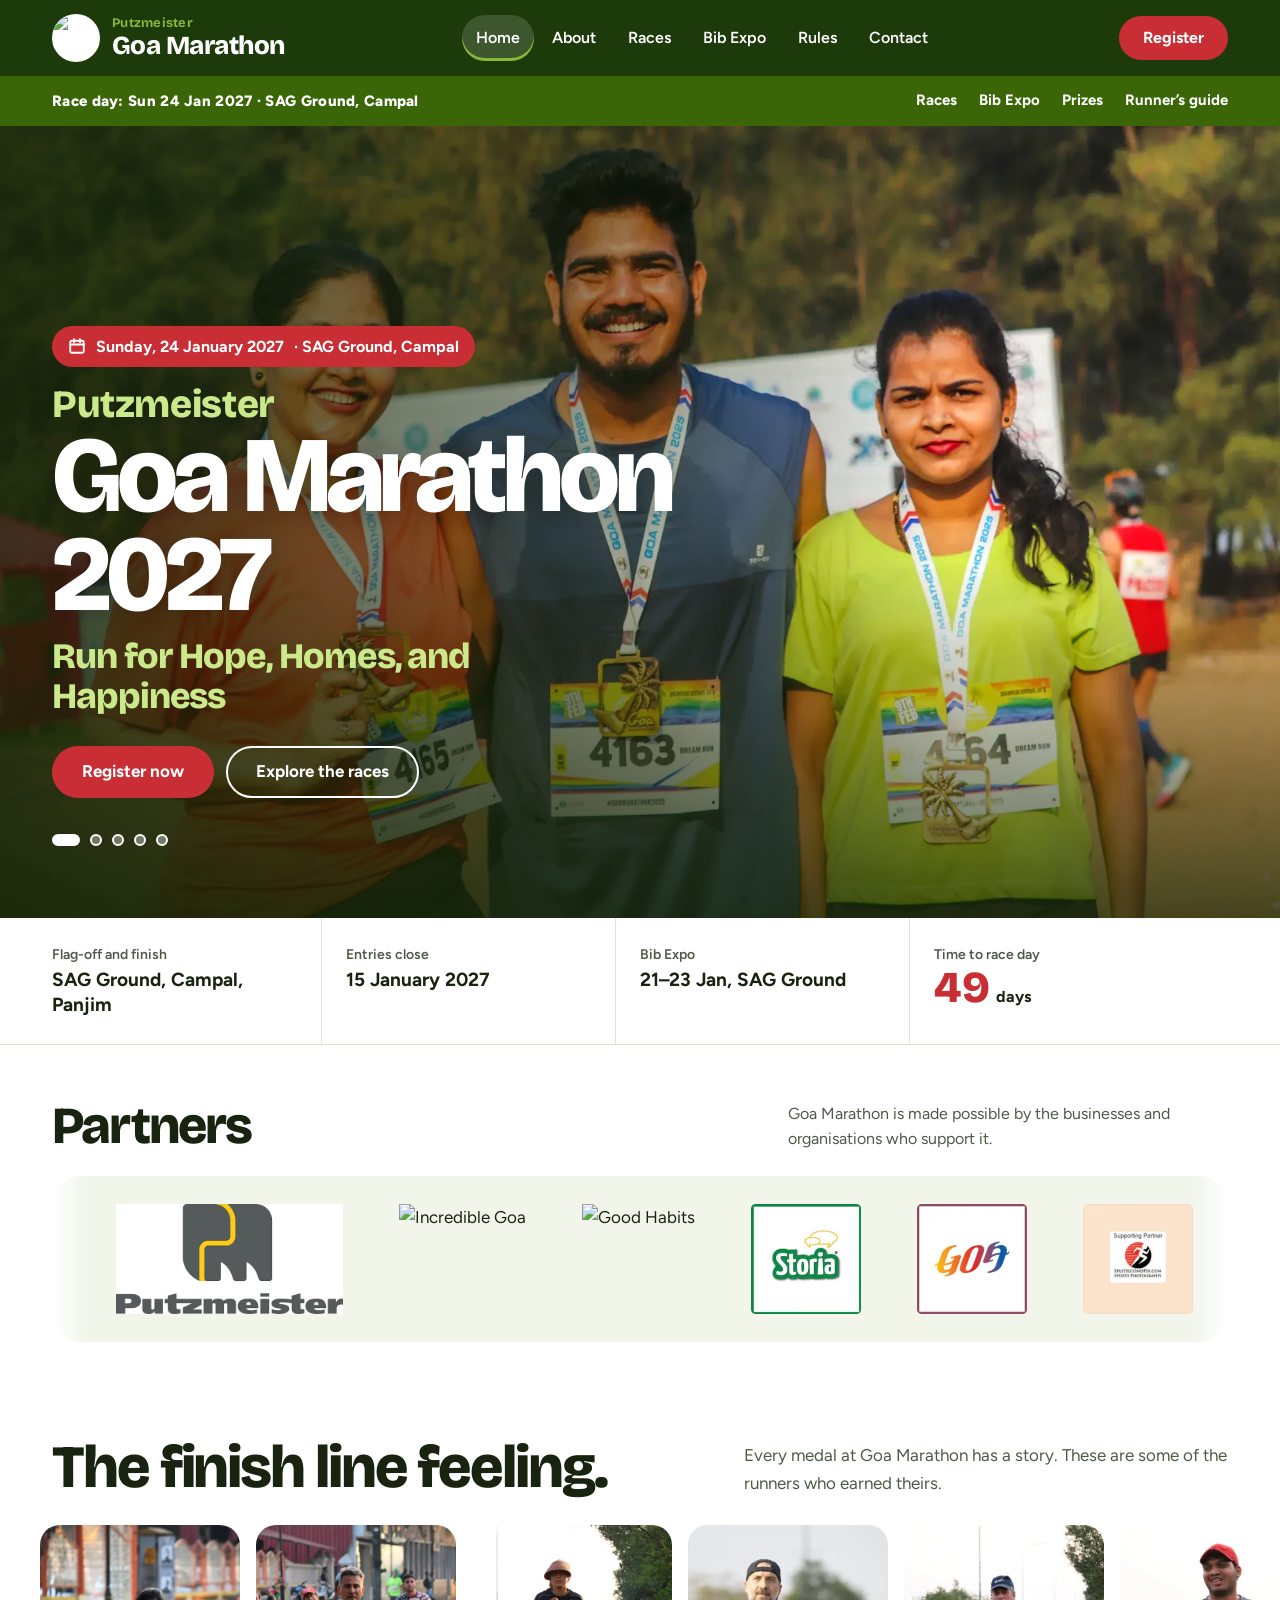
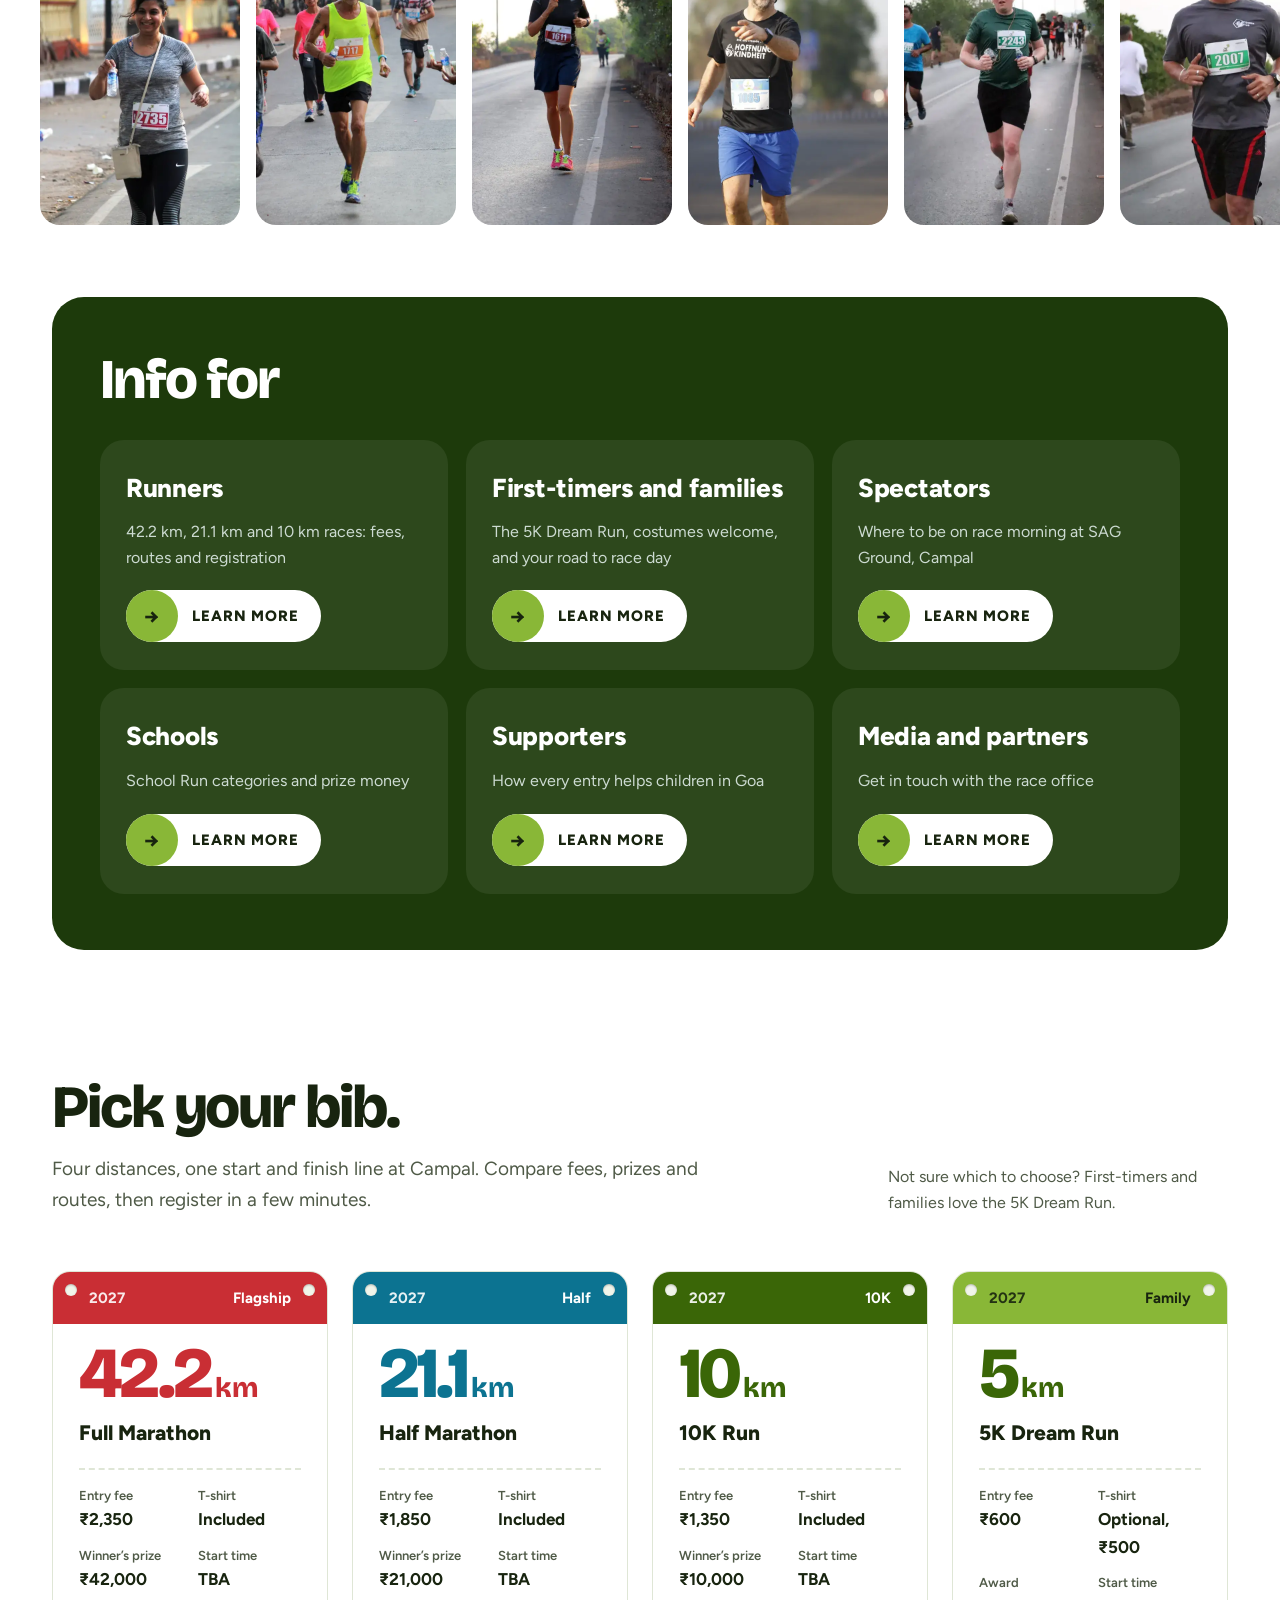
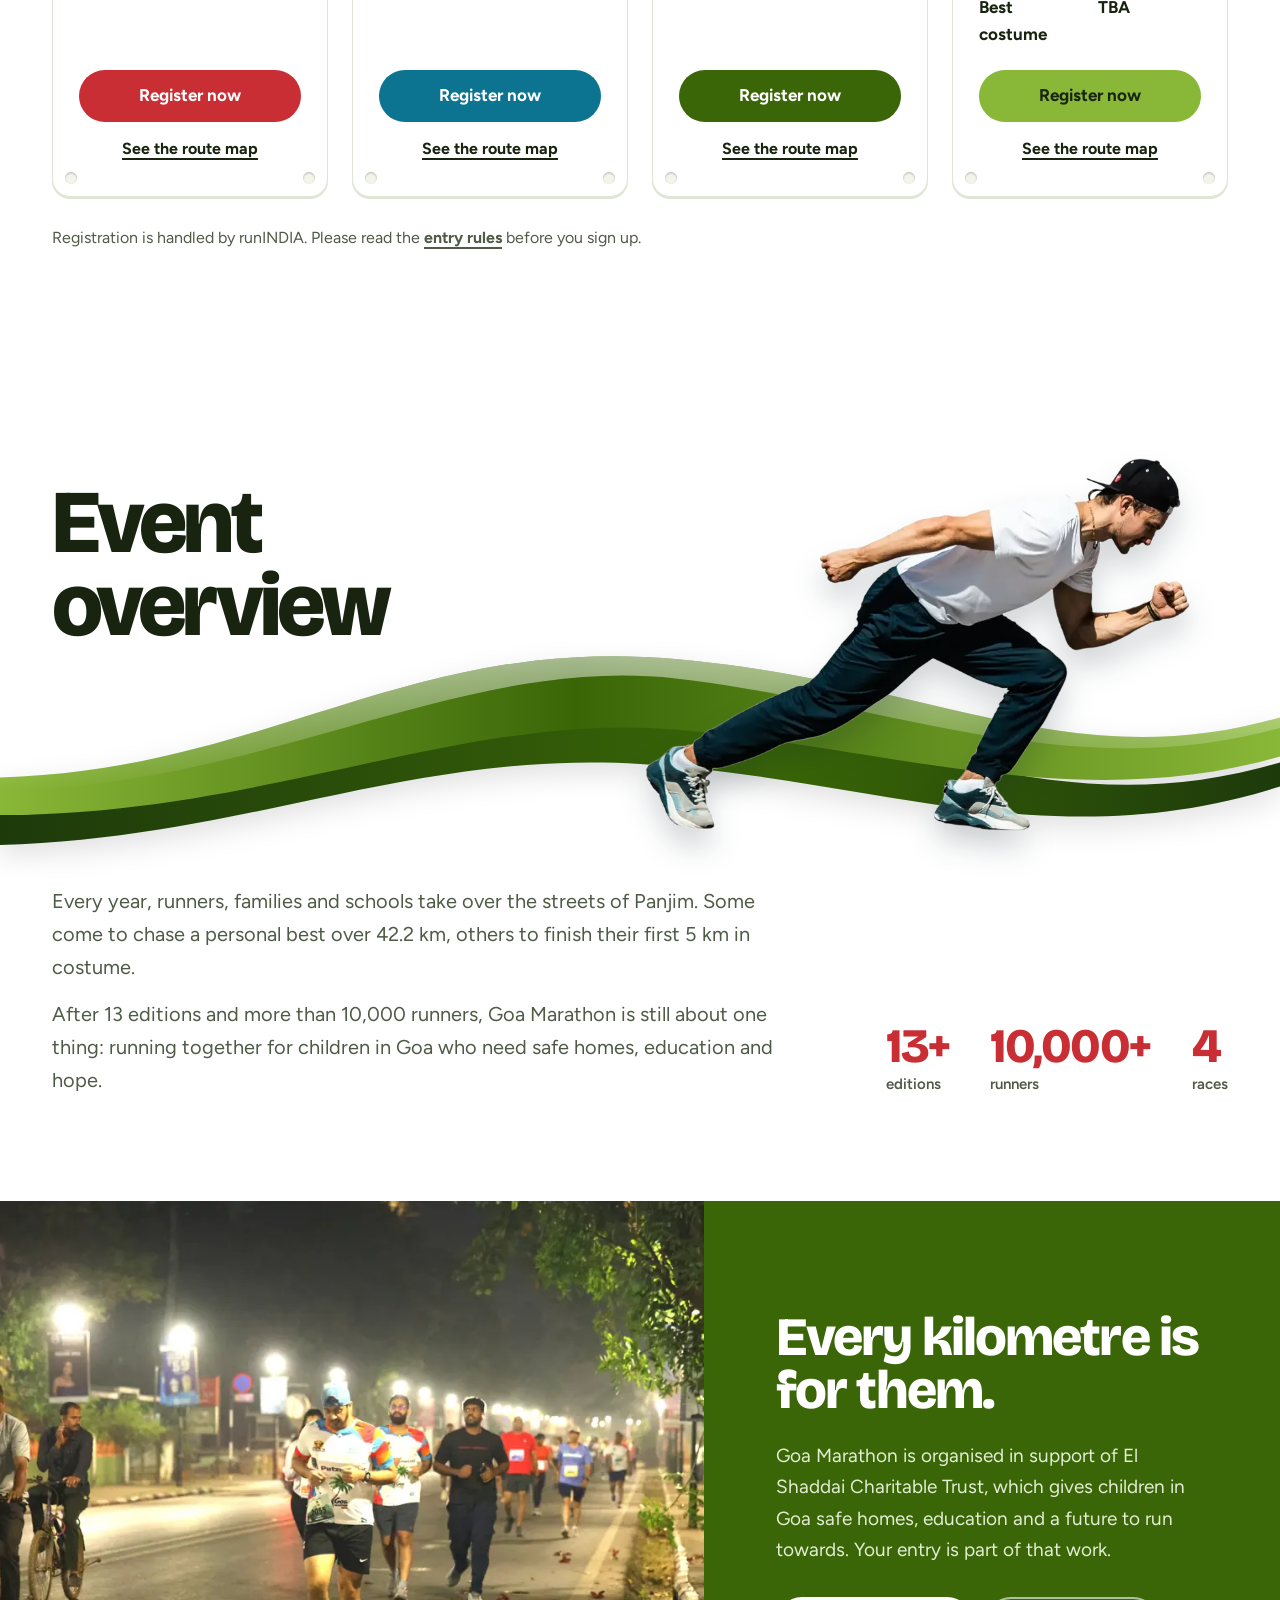
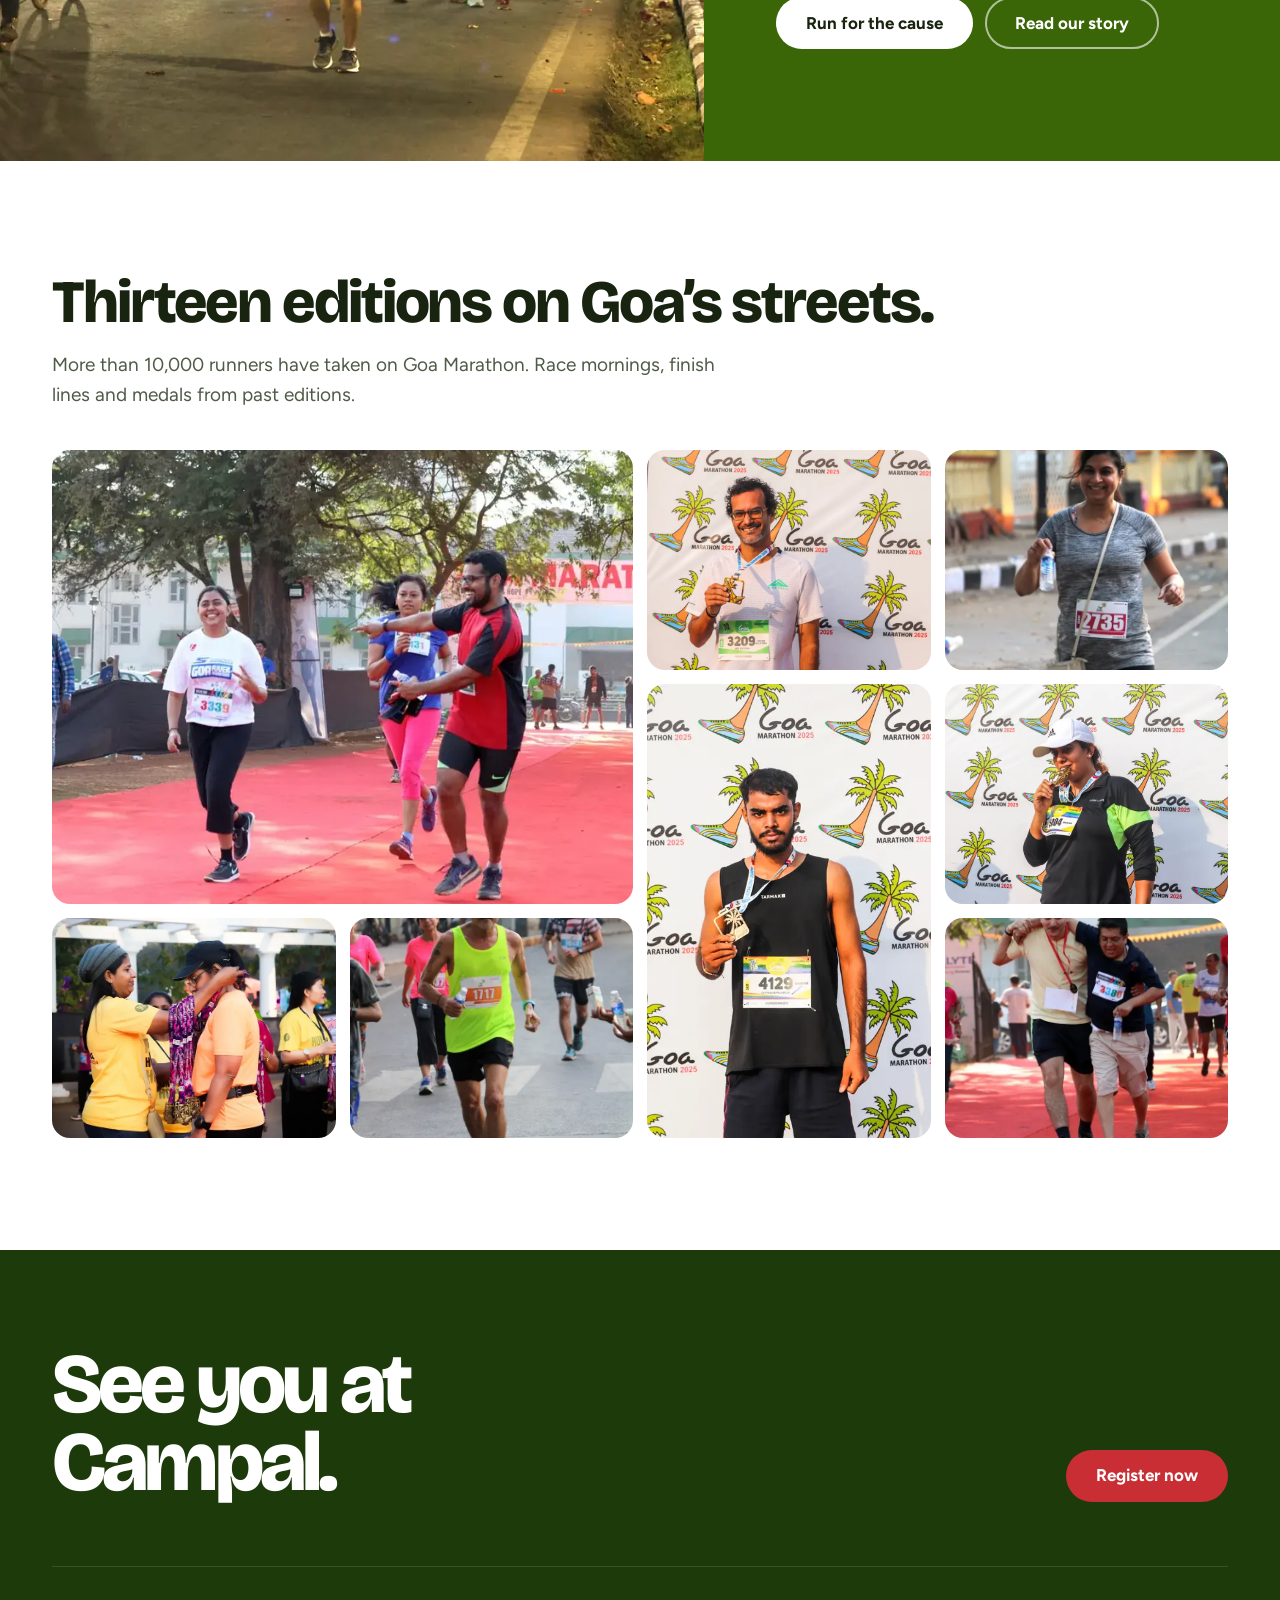
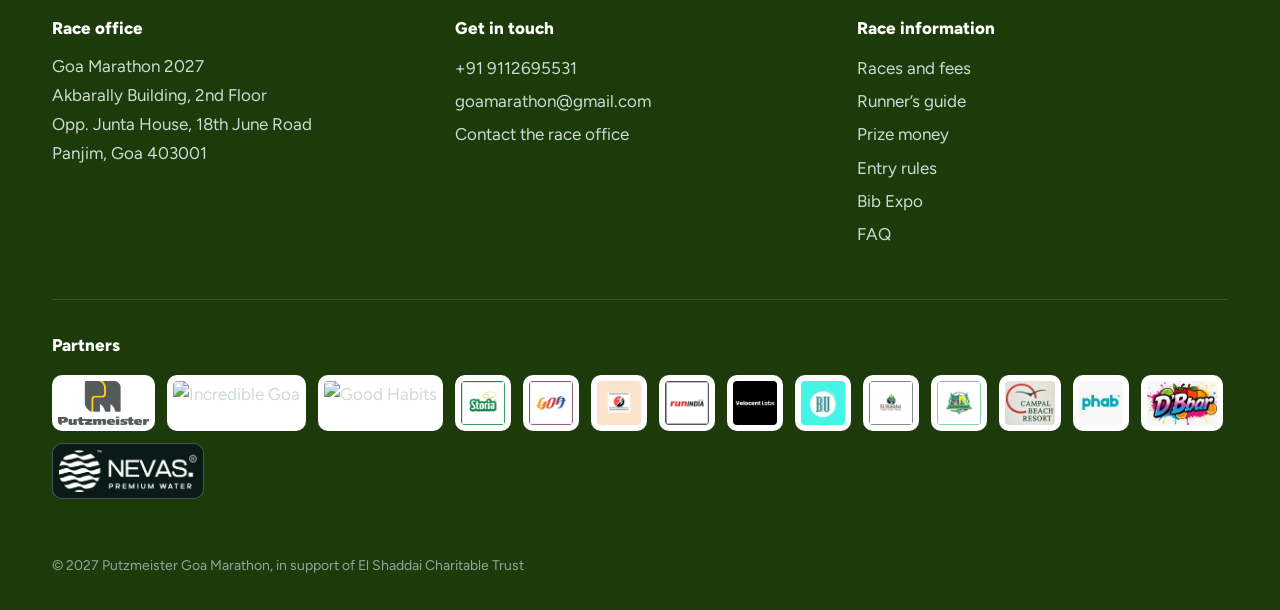
==== commit 41f6081e: "Use new Goa Marathon logo; add Incredible Goa and Good Habits partner logos Co-Authored-By: Claude O" ====
--- a/index.html
+++ b/index.html
@@ -14,7 +14,7 @@
 <meta property="og:image:width" content="1200">
 <meta property="og:image:height" content="630">
 <meta name="twitter:card" content="summary_large_image">
-<link rel="icon" href="assets/logo.webp">
+<link rel="icon" href="https://goamarathon.org/wp-content/uploads/2026/11/cropped-103117-min.png">
 <meta name="description" content="Goa Marathon 2027, Sunday 24 January at SAG Ground, Campal, Panjim. Full, half, 10K and 5K Dream Run.">
 <link rel="preload" as="image" href="assets/hero-trio.webp" imagesrcset="assets/hero-trio-800.webp 800w, assets/hero-trio.webp 1920w" imagesizes="100vw">
 <link rel="preconnect" href="https://fonts.googleapis.com">
@@ -27,7 +27,7 @@
 <header class="hdr">
   <div class="wrap hdr-in">
     <a class="brand" href="index.html" aria-label="Putzmeister Goa Marathon home">
-      <span class="brand-logo"><img loading="lazy" decoding="async" src="assets/logo.webp" alt=""></span>
+      <span class="brand-logo"><img loading="lazy" decoding="async" src="https://goamarathon.org/wp-content/uploads/2026/11/cropped-103117-min.png" alt="Putzmeister Goa Marathon"></span>
       <span class="brand-name"><small>Putzmeister</small>Goa Marathon</span>
     </a>
     <nav class="nav" aria-label="Main">
@@ -95,8 +95,8 @@
     <div class="sl-head"><h2 class="h2 sp-h">Partners</h2><p class="sp-intro">Goa Marathon is made possible by the businesses and organisations who support it.</p></div>
   </div>
   <div class="wrap"><div class="slider">
-    <ul class="sl-track"><li class="sl-item sl-lead"><img src="assets/sponsor-putzmeister.webp" alt="Putzmeister" loading="lazy" decoding="async"></li><li class="sl-item"><img src="assets/sponsor-01.webp" alt="Storia" loading="lazy" decoding="async"></li><li class="sl-item"><img src="assets/sponsor-02.webp" alt="Goa partner" loading="lazy" decoding="async"></li><li class="sl-item"><img src="assets/sponsor-03.webp" alt="Sports photography partner" loading="lazy" decoding="async"></li><li class="sl-item"><img src="assets/sponsor-04.webp" alt="runINDIA" loading="lazy" decoding="async"></li><li class="sl-item"><img src="assets/sponsor-05.webp" alt="Velocent Labs" loading="lazy" decoding="async"></li><li class="sl-item"><img src="assets/sponsor-06.webp" alt="BU" loading="lazy" decoding="async"></li><li class="sl-item"><img src="assets/sponsor-07.webp" alt="El Shaddai" loading="lazy" decoding="async"></li><li class="sl-item"><img src="assets/sponsor-08.webp" alt="Goa partner" loading="lazy" decoding="async"></li><li class="sl-item"><img src="assets/sponsor-09.webp" alt="Campal Beach Resort" loading="lazy" decoding="async"></li><li class="sl-item"><img src="assets/sponsor-10.webp" alt="Phab" loading="lazy" decoding="async"></li><li class="sl-item"><img src="assets/sponsor-11.webp" alt="D&#39;Bbar" loading="lazy" decoding="async"></li><li class="sl-item sl-dark"><img src="assets/sponsor-12.webp" alt="Nevas Premium Water" loading="lazy" decoding="async"></li></ul>
-    <ul class="sl-track" aria-hidden="true"><li class="sl-item sl-lead"><img src="assets/sponsor-putzmeister.webp" alt="" loading="lazy" decoding="async"></li><li class="sl-item"><img src="assets/sponsor-01.webp" alt="" loading="lazy" decoding="async"></li><li class="sl-item"><img src="assets/sponsor-02.webp" alt="" loading="lazy" decoding="async"></li><li class="sl-item"><img src="assets/sponsor-03.webp" alt="" loading="lazy" decoding="async"></li><li class="sl-item"><img src="assets/sponsor-04.webp" alt="" loading="lazy" decoding="async"></li><li class="sl-item"><img src="assets/sponsor-05.webp" alt="" loading="lazy" decoding="async"></li><li class="sl-item"><img src="assets/sponsor-06.webp" alt="" loading="lazy" decoding="async"></li><li class="sl-item"><img src="assets/sponsor-07.webp" alt="" loading="lazy" decoding="async"></li><li class="sl-item"><img src="assets/sponsor-08.webp" alt="" loading="lazy" decoding="async"></li><li class="sl-item"><img src="assets/sponsor-09.webp" alt="" loading="lazy" decoding="async"></li><li class="sl-item"><img src="assets/sponsor-10.webp" alt="" loading="lazy" decoding="async"></li><li class="sl-item"><img src="assets/sponsor-11.webp" alt="" loading="lazy" decoding="async"></li><li class="sl-item sl-dark"><img src="assets/sponsor-12.webp" alt="" loading="lazy" decoding="async"></li></ul>
+    <ul class="sl-track"><li class="sl-item sl-lead"><img src="assets/sponsor-putzmeister.webp" alt="Putzmeister" loading="lazy" decoding="async"></li><li class="sl-item"><img src="https://goamarathon.org/wp-content/uploads/2026/11/INCREDIBLE-GOA-LOGO-2024.jpg-1-scaled.jpeg" alt="Incredible Goa" loading="lazy" decoding="async"></li><li class="sl-item"><img src="https://goamarathon.org/wp-content/uploads/2026/11/Good-Habits-Logo-High-Res_page-0001.jpg" alt="Good Habits" loading="lazy" decoding="async"></li><li class="sl-item"><img src="assets/sponsor-01.webp" alt="Storia" loading="lazy" decoding="async"></li><li class="sl-item"><img src="assets/sponsor-02.webp" alt="Goa partner" loading="lazy" decoding="async"></li><li class="sl-item"><img src="assets/sponsor-03.webp" alt="Sports photography partner" loading="lazy" decoding="async"></li><li class="sl-item"><img src="assets/sponsor-04.webp" alt="runINDIA" loading="lazy" decoding="async"></li><li class="sl-item"><img src="assets/sponsor-05.webp" alt="Velocent Labs" loading="lazy" decoding="async"></li><li class="sl-item"><img src="assets/sponsor-06.webp" alt="BU" loading="lazy" decoding="async"></li><li class="sl-item"><img src="assets/sponsor-07.webp" alt="El Shaddai" loading="lazy" decoding="async"></li><li class="sl-item"><img src="assets/sponsor-08.webp" alt="Goa partner" loading="lazy" decoding="async"></li><li class="sl-item"><img src="assets/sponsor-09.webp" alt="Campal Beach Resort" loading="lazy" decoding="async"></li><li class="sl-item"><img src="assets/sponsor-10.webp" alt="Phab" loading="lazy" decoding="async"></li><li class="sl-item"><img src="assets/sponsor-11.webp" alt="D&#39;Bbar" loading="lazy" decoding="async"></li><li class="sl-item sl-dark"><img src="assets/sponsor-12.webp" alt="Nevas Premium Water" loading="lazy" decoding="async"></li></ul>
+    <ul class="sl-track" aria-hidden="true"><li class="sl-item sl-lead"><img src="assets/sponsor-putzmeister.webp" alt="" loading="lazy" decoding="async"></li><li class="sl-item"><img src="https://goamarathon.org/wp-content/uploads/2026/11/INCREDIBLE-GOA-LOGO-2024.jpg-1-scaled.jpeg" alt="" loading="lazy" decoding="async"></li><li class="sl-item"><img src="https://goamarathon.org/wp-content/uploads/2026/11/Good-Habits-Logo-High-Res_page-0001.jpg" alt="" loading="lazy" decoding="async"></li><li class="sl-item"><img src="assets/sponsor-01.webp" alt="" loading="lazy" decoding="async"></li><li class="sl-item"><img src="assets/sponsor-02.webp" alt="" loading="lazy" decoding="async"></li><li class="sl-item"><img src="assets/sponsor-03.webp" alt="" loading="lazy" decoding="async"></li><li class="sl-item"><img src="assets/sponsor-04.webp" alt="" loading="lazy" decoding="async"></li><li class="sl-item"><img src="assets/sponsor-05.webp" alt="" loading="lazy" decoding="async"></li><li class="sl-item"><img src="assets/sponsor-06.webp" alt="" loading="lazy" decoding="async"></li><li class="sl-item"><img src="assets/sponsor-07.webp" alt="" loading="lazy" decoding="async"></li><li class="sl-item"><img src="assets/sponsor-08.webp" alt="" loading="lazy" decoding="async"></li><li class="sl-item"><img src="assets/sponsor-09.webp" alt="" loading="lazy" decoding="async"></li><li class="sl-item"><img src="assets/sponsor-10.webp" alt="" loading="lazy" decoding="async"></li><li class="sl-item"><img src="assets/sponsor-11.webp" alt="" loading="lazy" decoding="async"></li><li class="sl-item sl-dark"><img src="assets/sponsor-12.webp" alt="" loading="lazy" decoding="async"></li></ul>
   </div></div>
 </section>
 
@@ -296,7 +296,7 @@
         <a href="contact.html#faq">FAQ</a>
       </div>
     </div>
-    <div class="ftr-partners"><span>Partners</span><div><img decoding="async" loading="lazy" src="assets/sponsor-putzmeister.webp" alt="Putzmeister"><img decoding="async" loading="lazy" src="assets/sponsor-01.webp" alt="Storia"><img decoding="async" loading="lazy" src="assets/sponsor-02.webp" alt="Goa partner"><img decoding="async" loading="lazy" src="assets/sponsor-03.webp" alt="Sports photography partner"><img decoding="async" loading="lazy" src="assets/sponsor-04.webp" alt="runINDIA"><img decoding="async" loading="lazy" src="assets/sponsor-05.webp" alt="Velocent Labs"><img decoding="async" loading="lazy" src="assets/sponsor-06.webp" alt="BU"><img decoding="async" loading="lazy" src="assets/sponsor-07.webp" alt="El Shaddai"><img decoding="async" loading="lazy" src="assets/sponsor-08.webp" alt="Goa partner"><img decoding="async" loading="lazy" src="assets/sponsor-09.webp" alt="Campal Beach Resort"><img decoding="async" loading="lazy" src="assets/sponsor-10.webp" alt="Phab"><img decoding="async" loading="lazy" src="assets/sponsor-11.webp" alt="D&#39;Bbar"><img decoding="async" loading="lazy" class="fp-dark" src="assets/sponsor-12.webp" alt="Nevas Premium Water"></div></div>
+    <div class="ftr-partners"><span>Partners</span><div><img decoding="async" loading="lazy" src="assets/sponsor-putzmeister.webp" alt="Putzmeister"><img decoding="async" loading="lazy" src="https://goamarathon.org/wp-content/uploads/2026/11/INCREDIBLE-GOA-LOGO-2024.jpg-1-scaled.jpeg" alt="Incredible Goa"><img decoding="async" loading="lazy" src="https://goamarathon.org/wp-content/uploads/2026/11/Good-Habits-Logo-High-Res_page-0001.jpg" alt="Good Habits"><img decoding="async" loading="lazy" src="assets/sponsor-01.webp" alt="Storia"><img decoding="async" loading="lazy" src="assets/sponsor-02.webp" alt="Goa partner"><img decoding="async" loading="lazy" src="assets/sponsor-03.webp" alt="Sports photography partner"><img decoding="async" loading="lazy" src="assets/sponsor-04.webp" alt="runINDIA"><img decoding="async" loading="lazy" src="assets/sponsor-05.webp" alt="Velocent Labs"><img decoding="async" loading="lazy" src="assets/sponsor-06.webp" alt="BU"><img decoding="async" loading="lazy" src="assets/sponsor-07.webp" alt="El Shaddai"><img decoding="async" loading="lazy" src="assets/sponsor-08.webp" alt="Goa partner"><img decoding="async" loading="lazy" src="assets/sponsor-09.webp" alt="Campal Beach Resort"><img decoding="async" loading="lazy" src="assets/sponsor-10.webp" alt="Phab"><img decoding="async" loading="lazy" src="assets/sponsor-11.webp" alt="D&#39;Bbar"><img decoding="async" loading="lazy" class="fp-dark" src="assets/sponsor-12.webp" alt="Nevas Premium Water"></div></div>
     <p class="ftr-base">© 2027 Putzmeister Goa Marathon, in support of El Shaddai Charitable Trust</p>
   </div>
 </footer>
--- a/assets/site.css
+++ b/assets/site.css
@@ -920,3 +920,11 @@
 .brand-name{display:flex;flex-direction:column;line-height:1.05}
 .brand-name small{font-size:.5em;font-weight:700;letter-spacing:.02em;color:var(--leaf);margin-bottom:2px}
 .h1-sp{display:block;font-size:.36em;letter-spacing:-.01em;color:#c9e98a;margin-bottom:.12em}
+
+/* rules page: document content */
+.rules-h3{font-size:clamp(22px,2.2vw,28px);letter-spacing:-.02em;line-height:1.2;margin:56px 0 0;max-width:860px;color:var(--ink)}
+.rules-h3+.rules{margin-top:20px}
+.rules li ul{margin:10px 0 0;padding-left:20px;display:grid;gap:6px}
+.rules li ul li{list-style:disc;background:none;border:0;border-radius:0;padding:0;color:var(--copy)}
+.rules li ul li::before{content:none}
+@media (max-width:680px){.rules li{padding:18px 18px 18px 60px}.rules li::before{left:16px}}
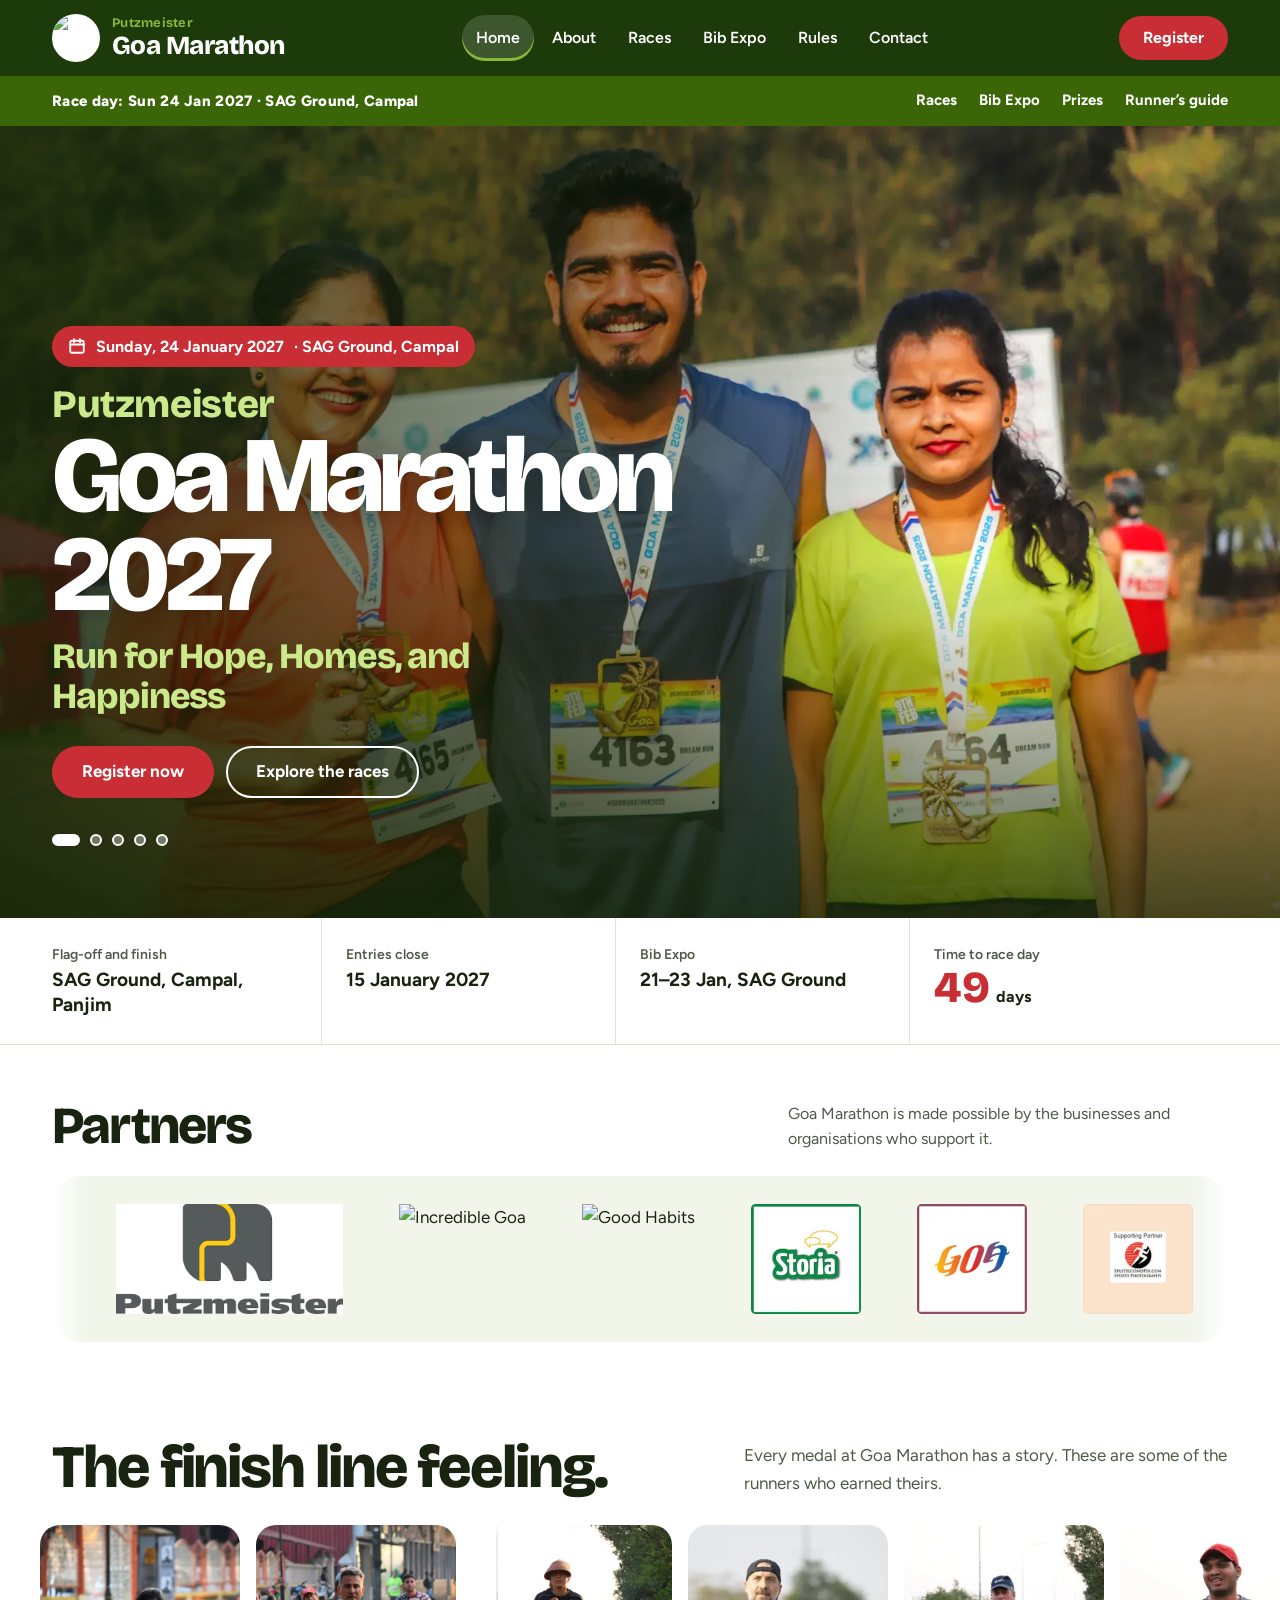
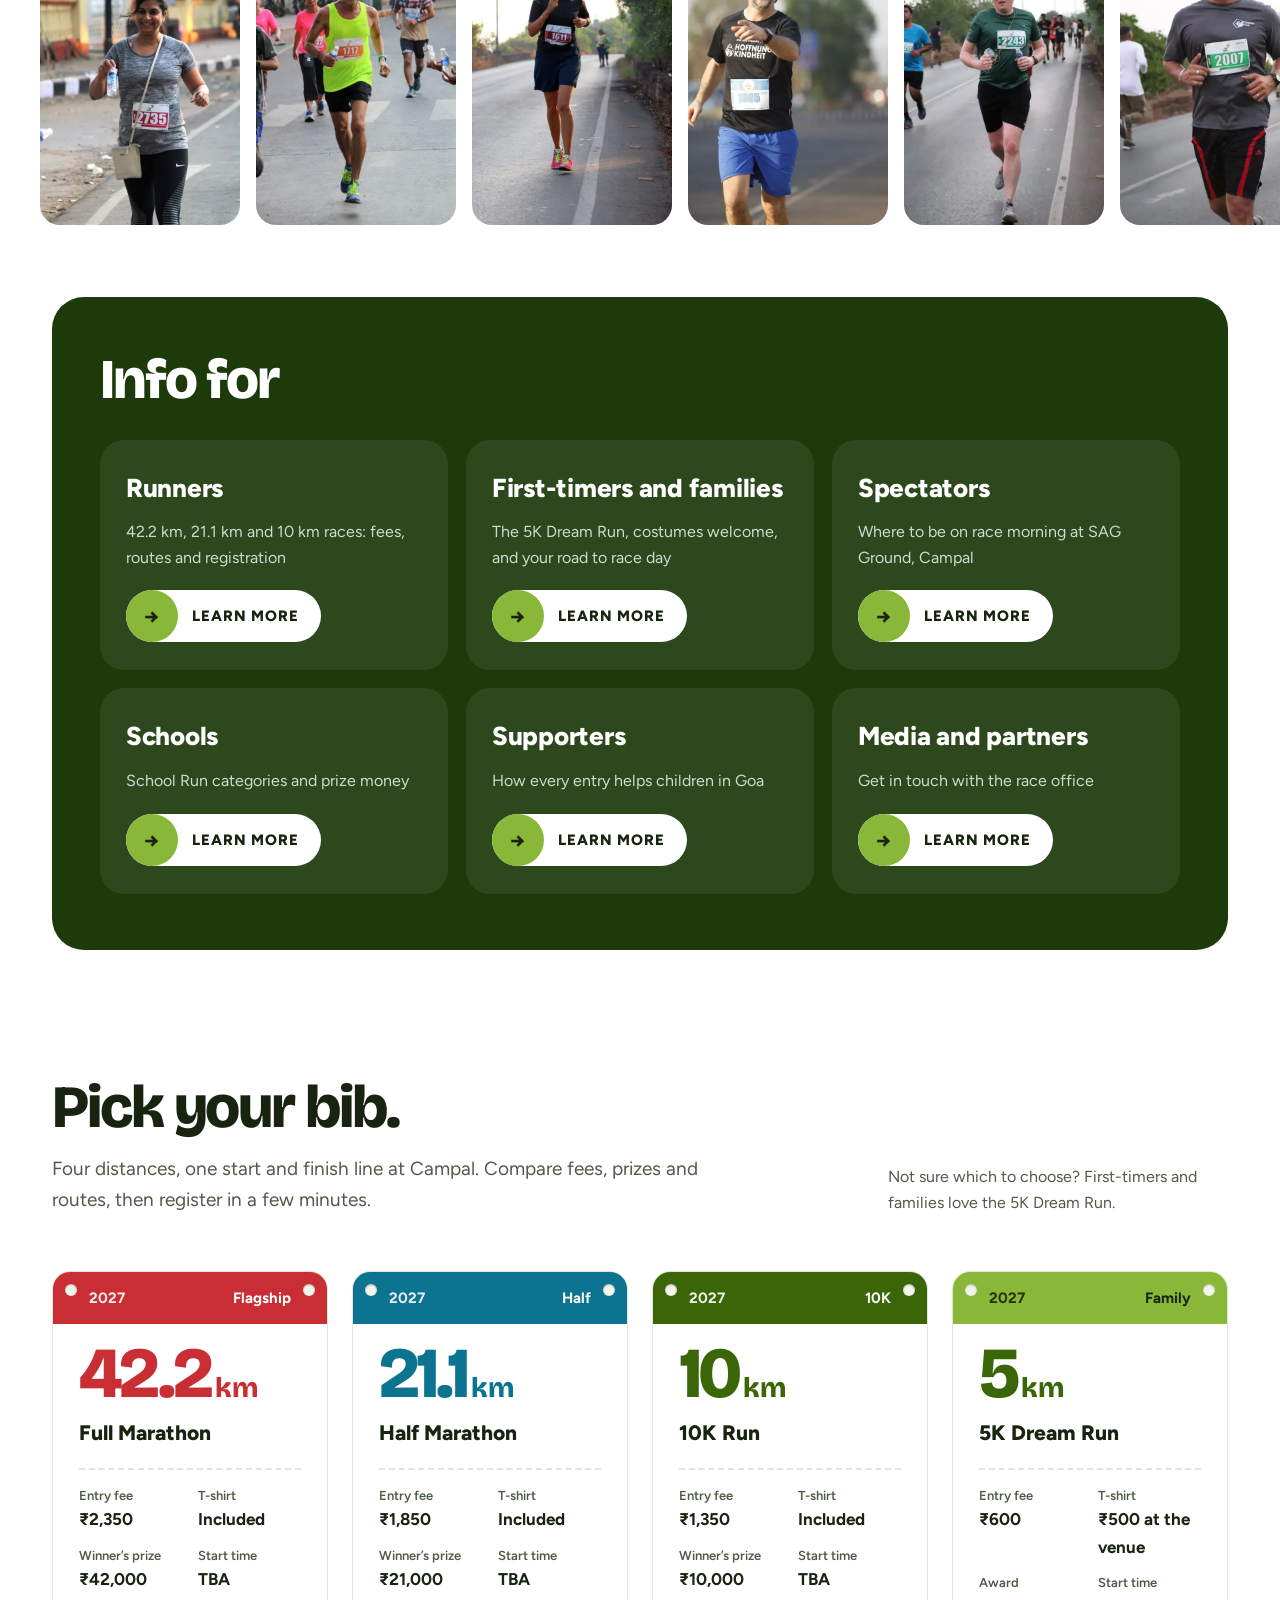
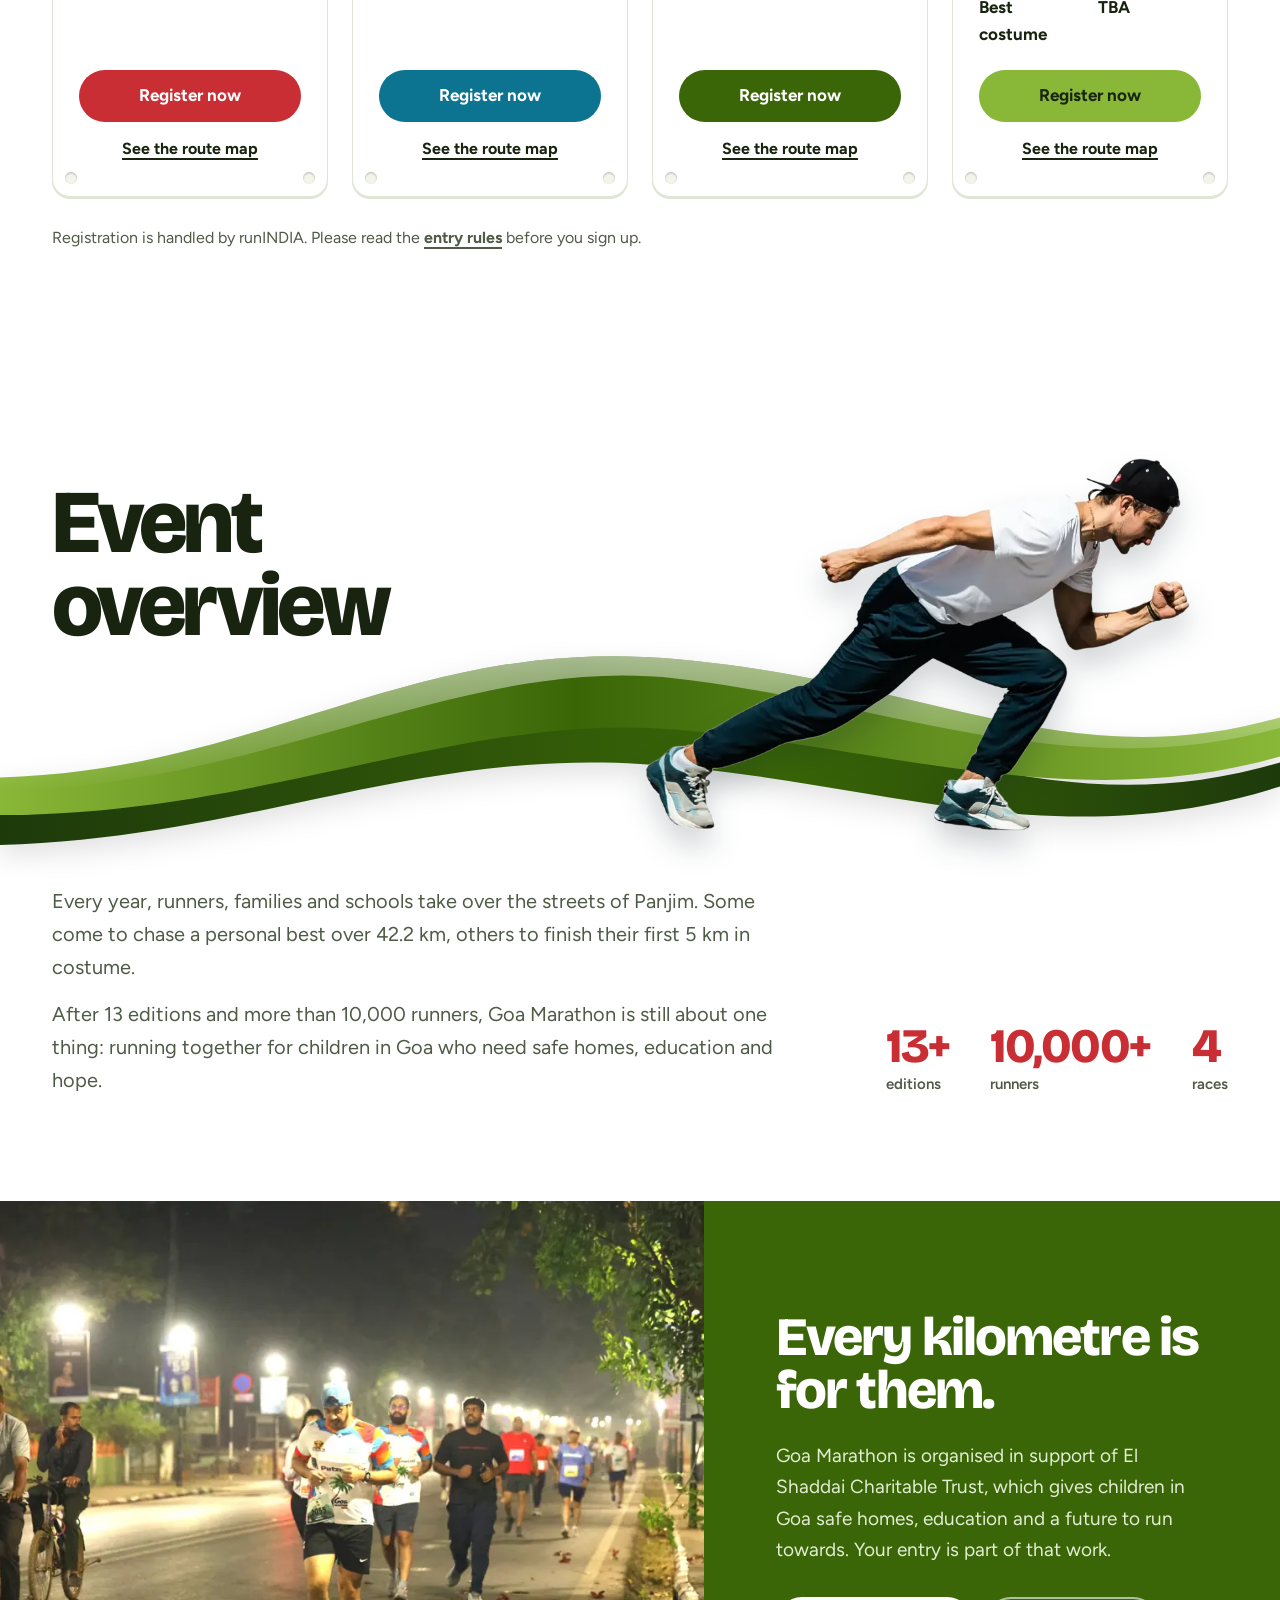
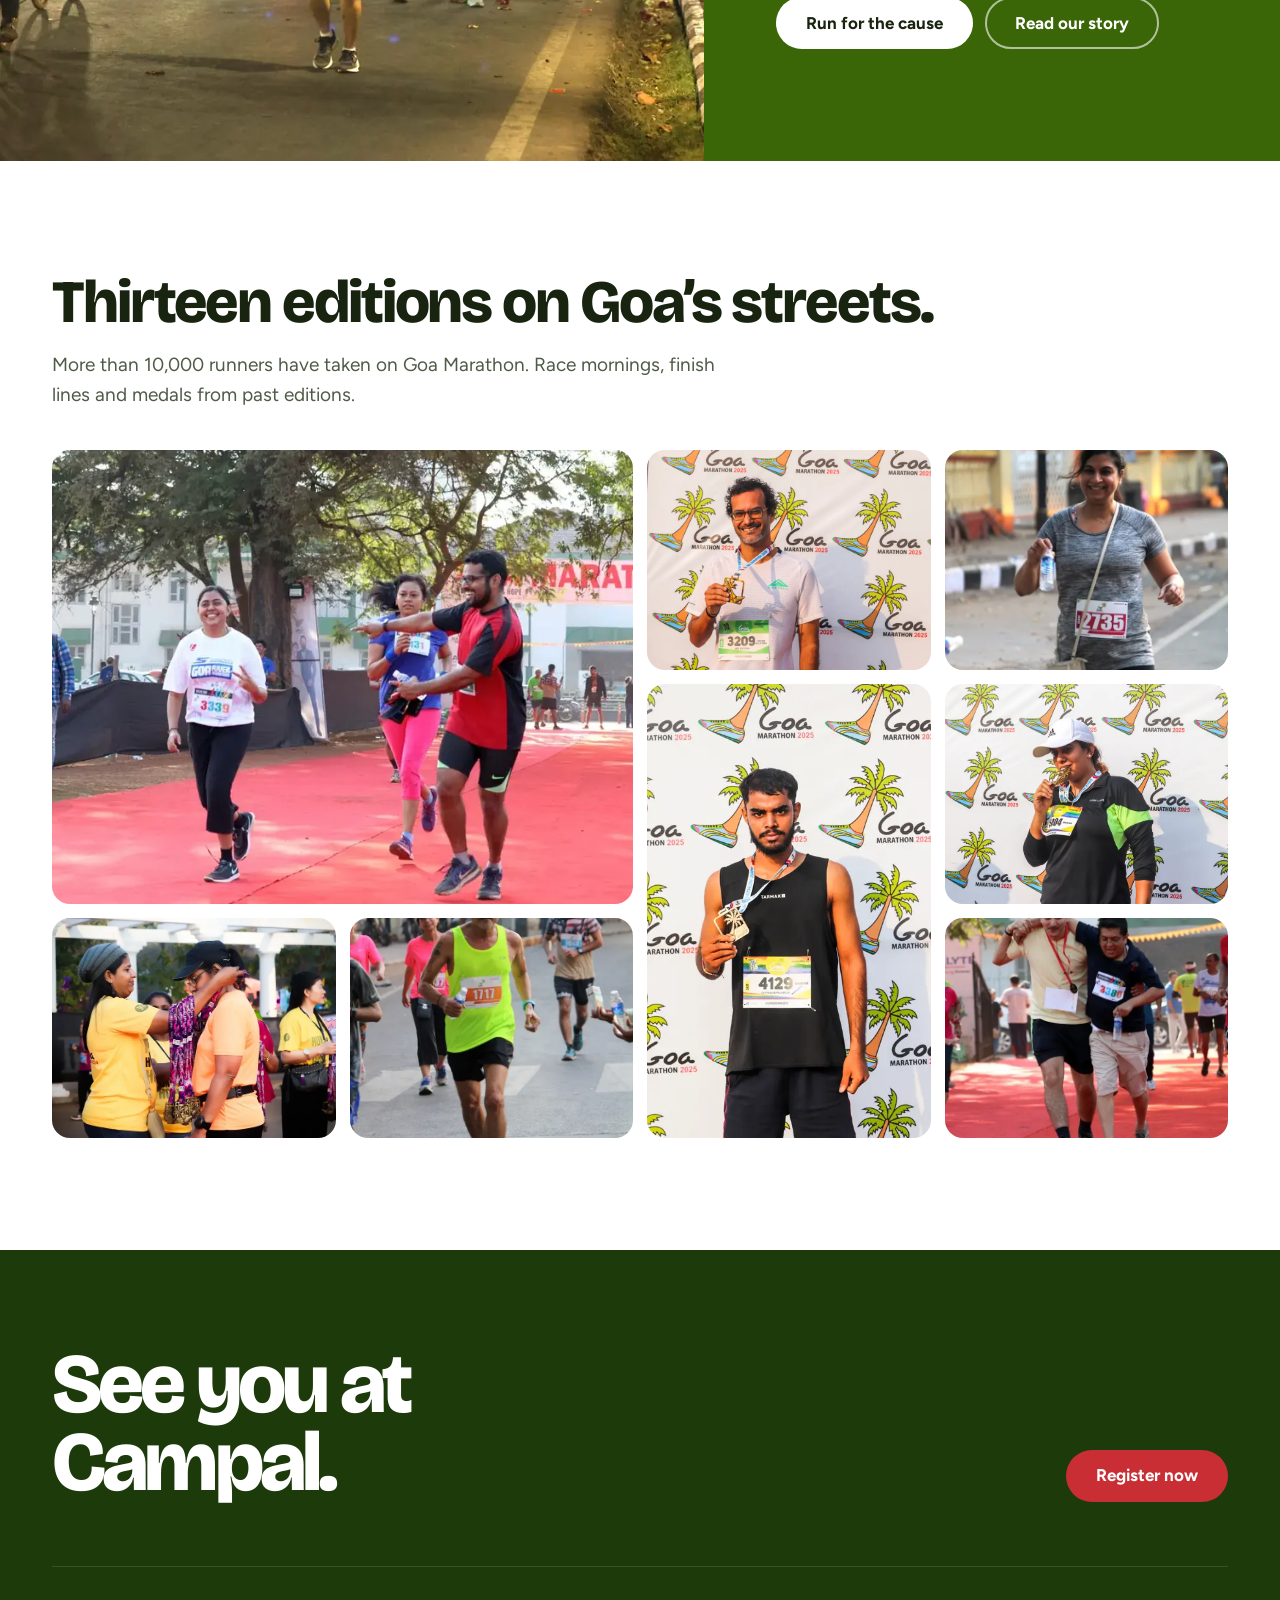
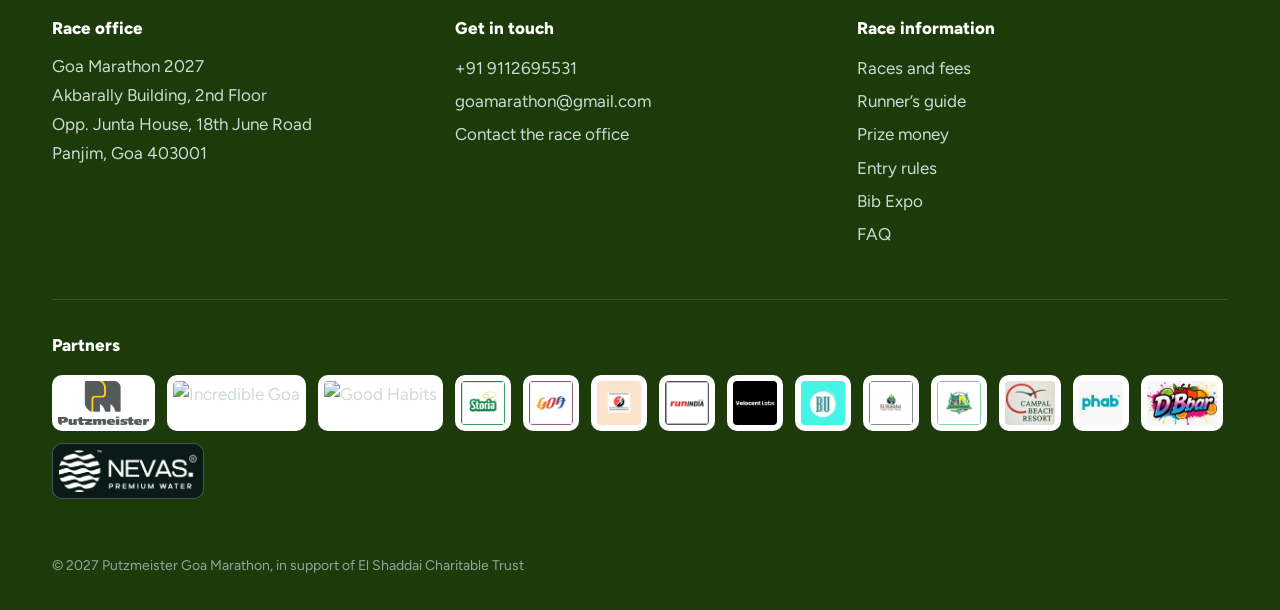
==== commit 973b5f1d: "School Run labels to Under 14/16; restore T-shirt and 5K costume rules Co-Authored-By: Claude Opus 5" ====
--- a/index.html
+++ b/index.html
@@ -195,7 +195,7 @@
           <h3 class="bib-name">5K Dream Run</h3>
           <div class="bib-facts">
             <div><small>Entry fee</small><b>₹600</b></div>
-            <div><small>T-shirt</small><b>Optional, ₹500</b></div>
+            <div><small>T-shirt</small><b>₹500 at the venue</b></div>
             <div><small>Award</small><b>Best costume</b></div>
             <div><small>Start time</small><b>TBA</b></div>
           </div>
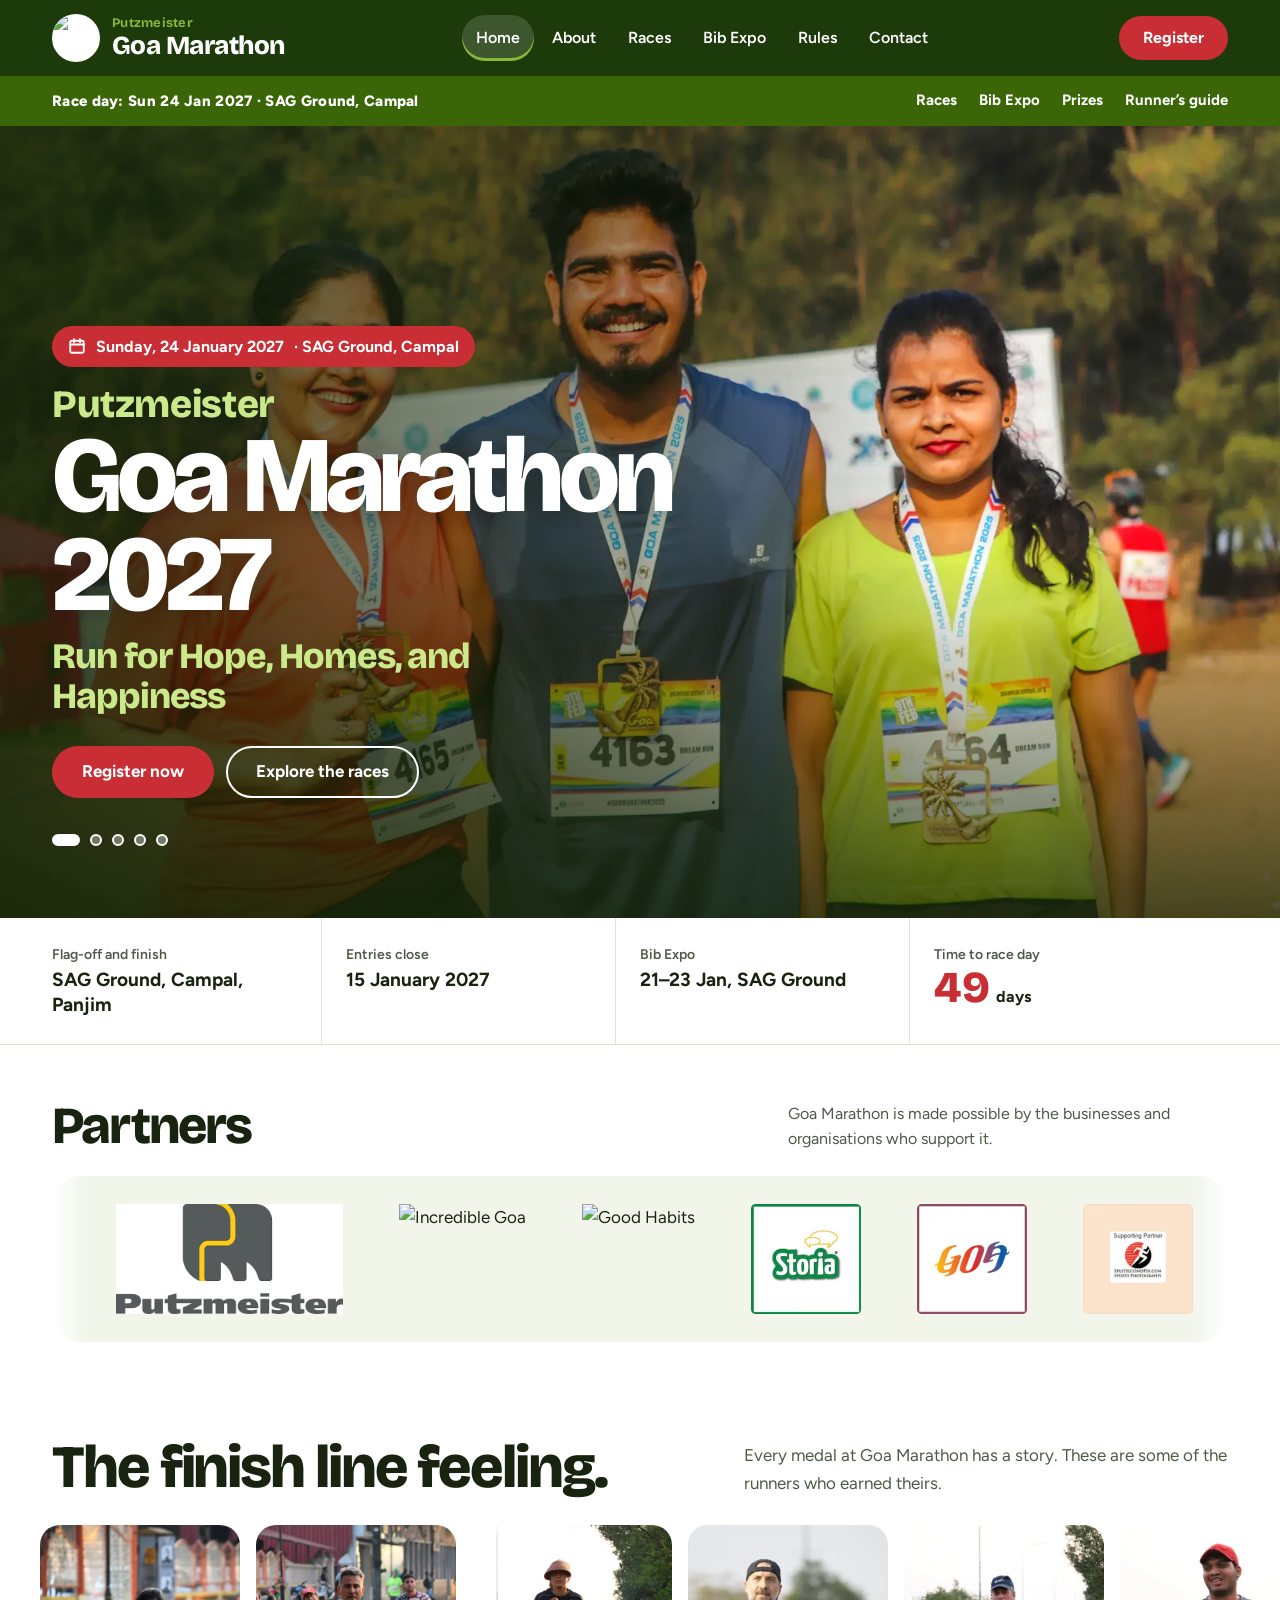
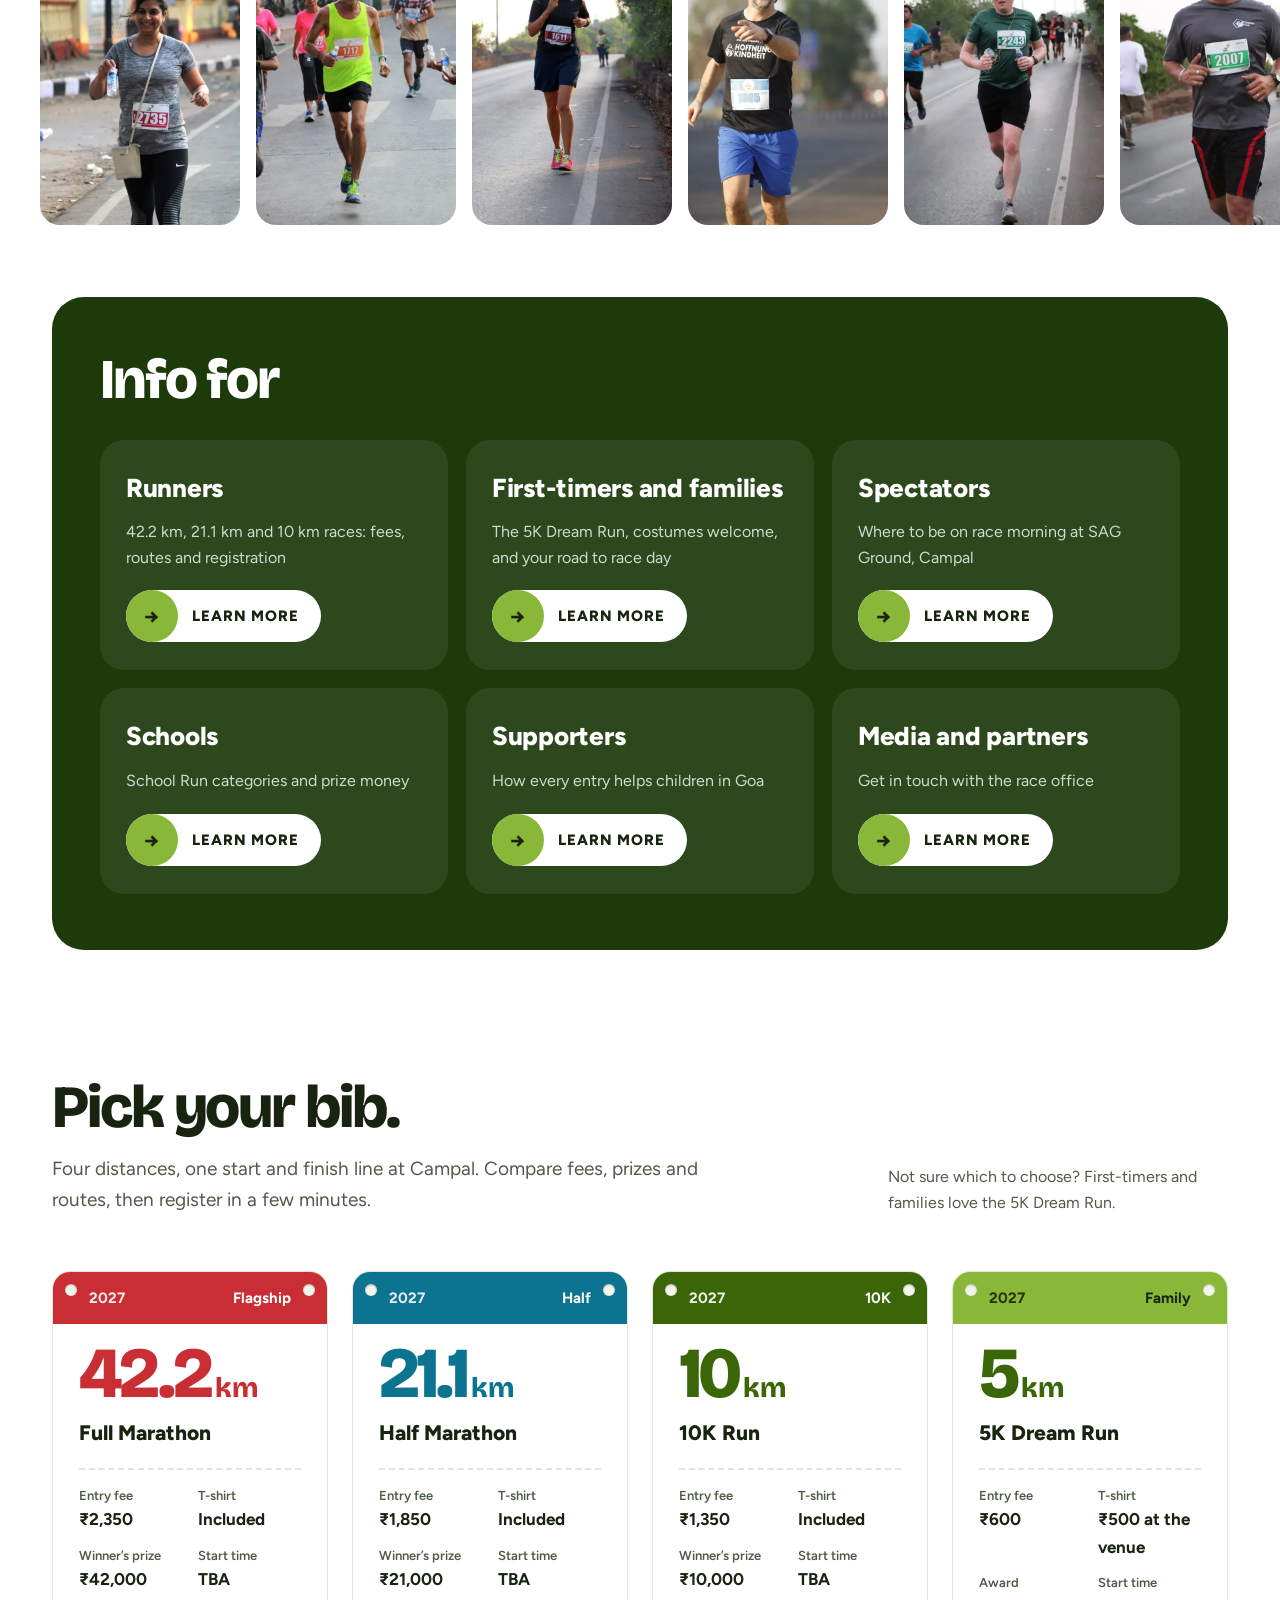
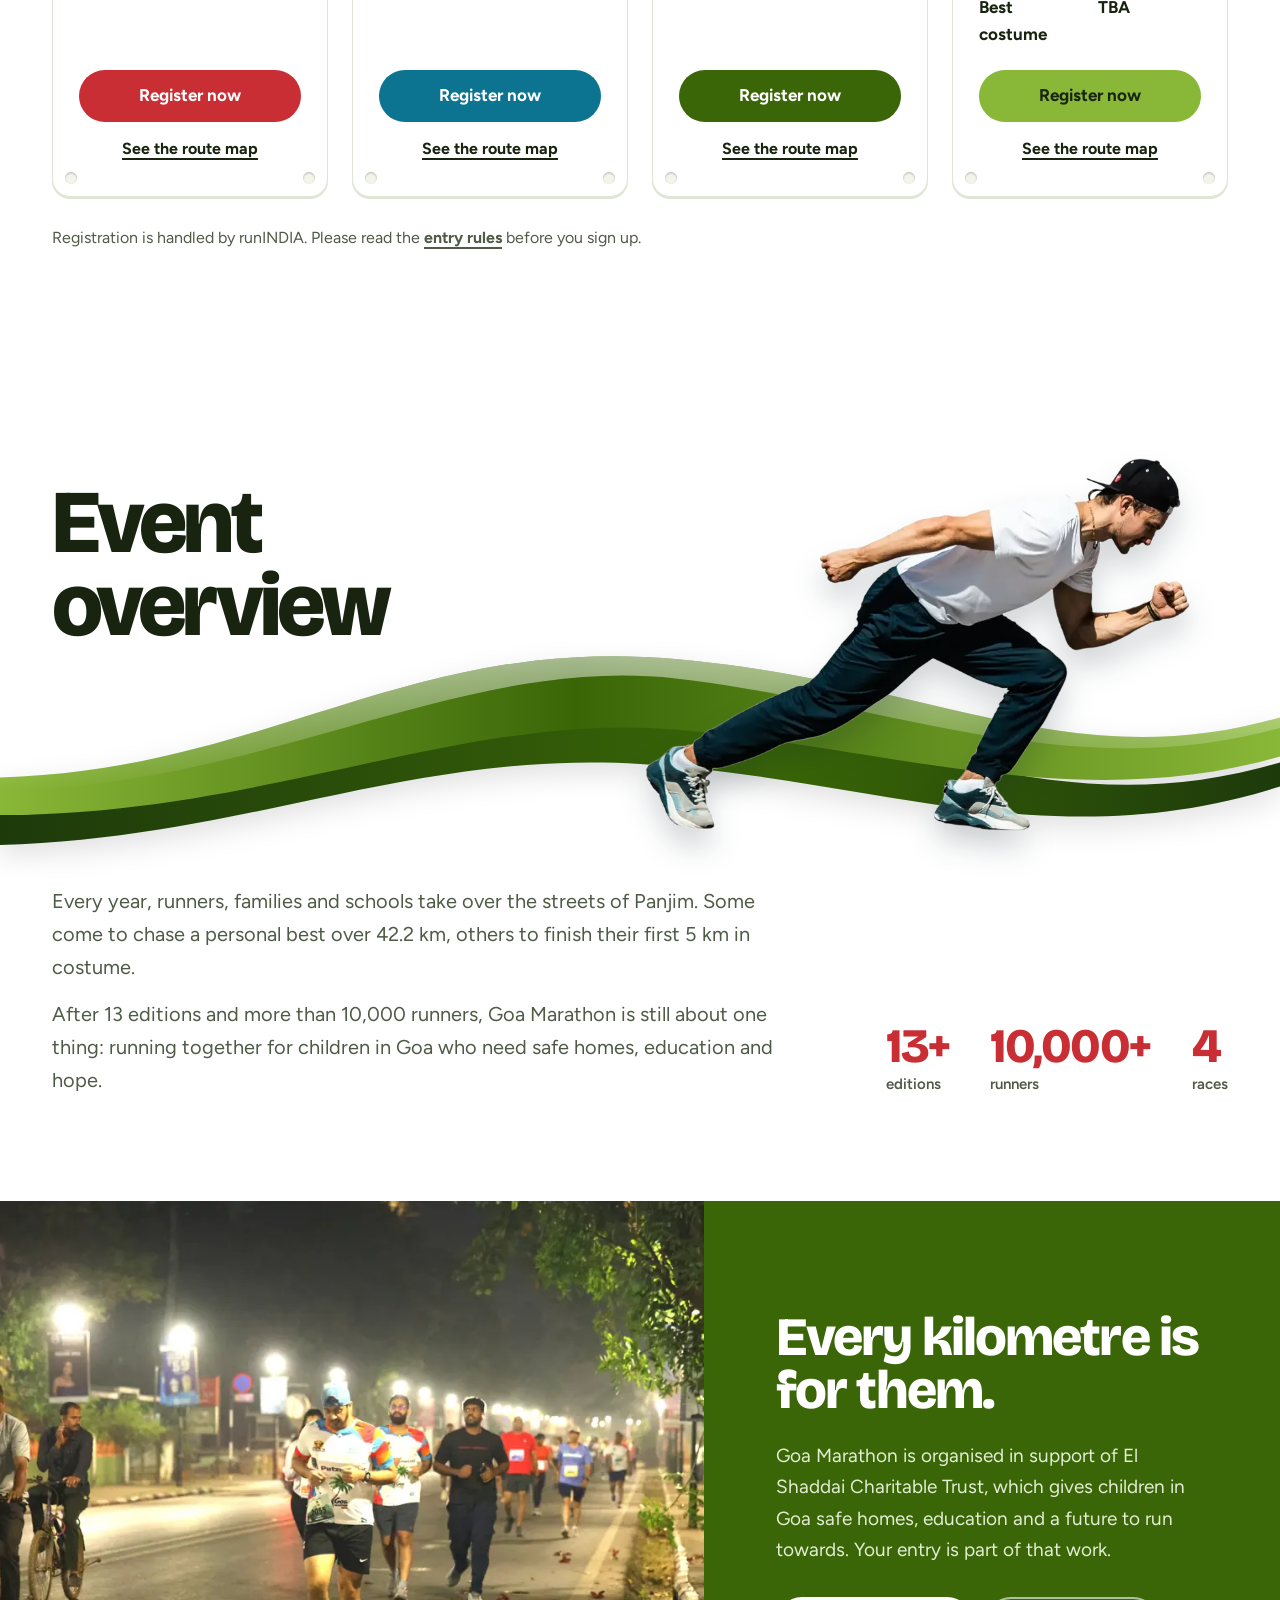
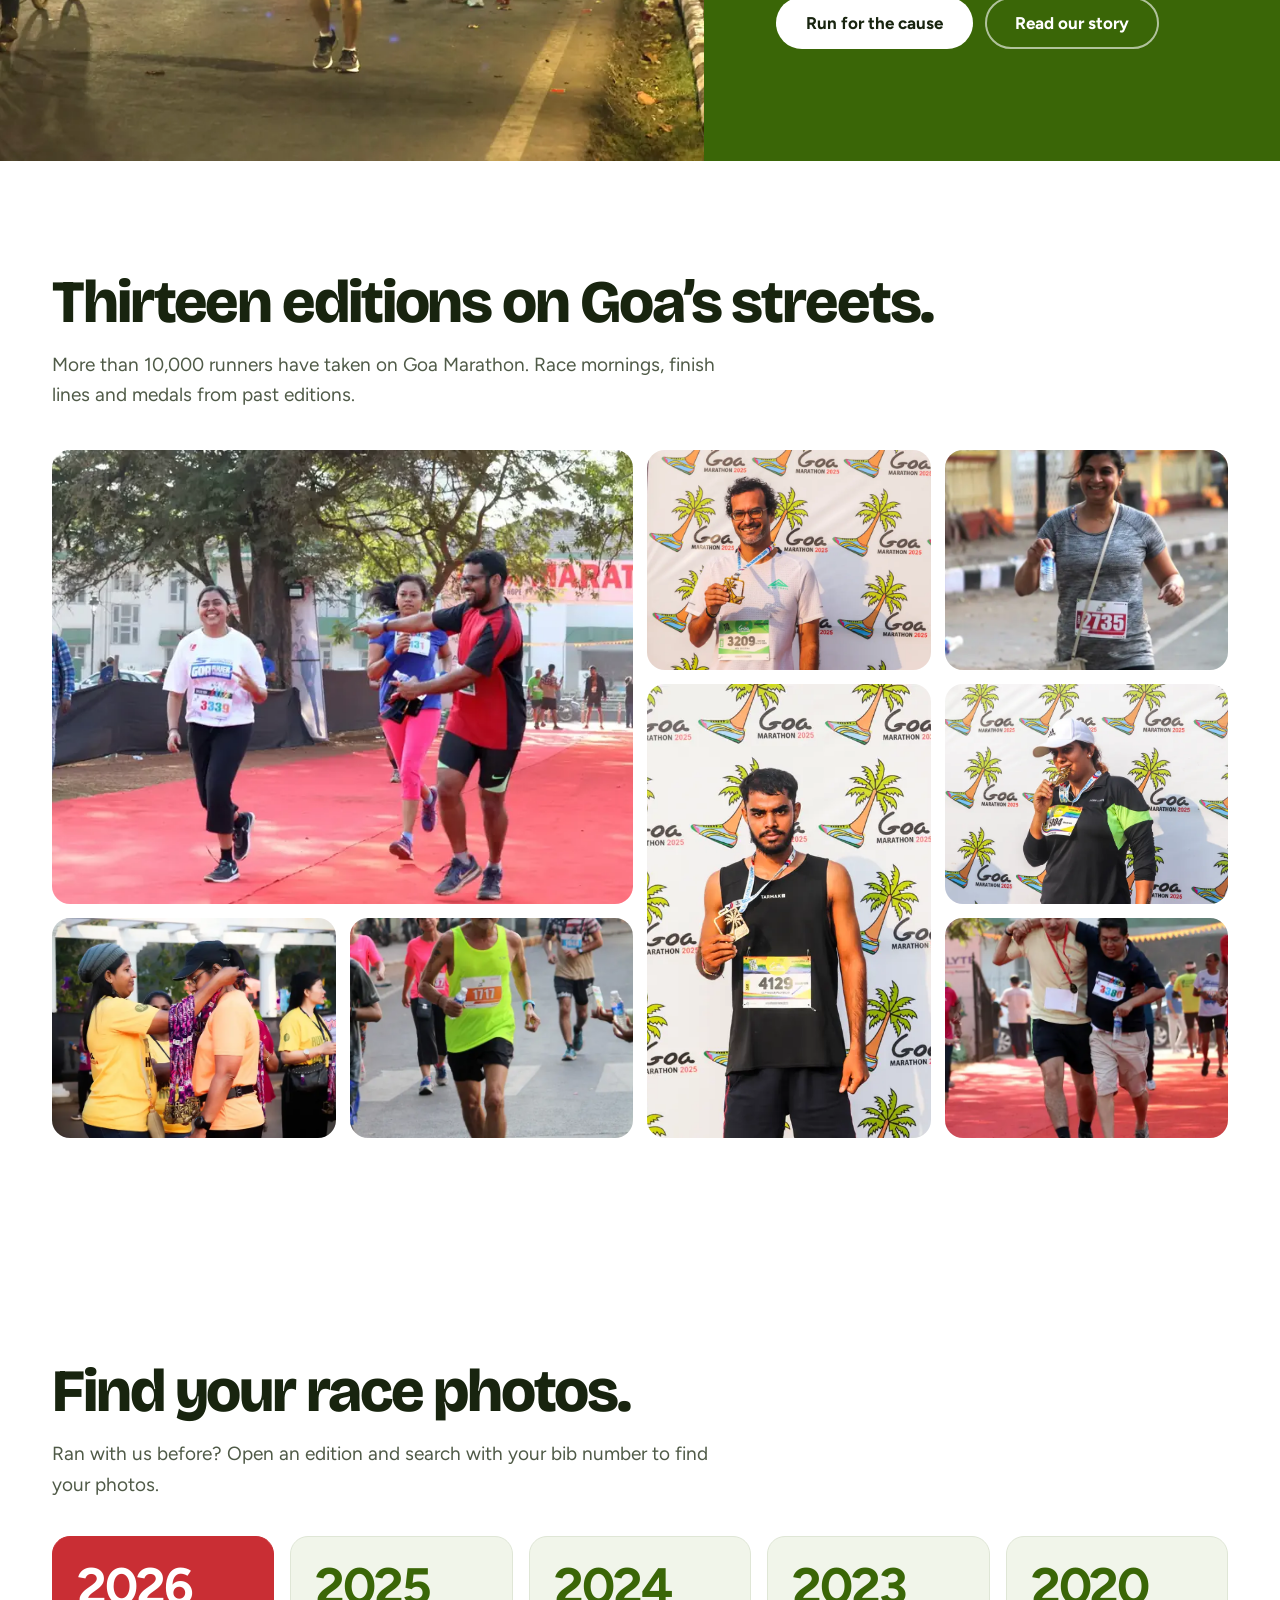
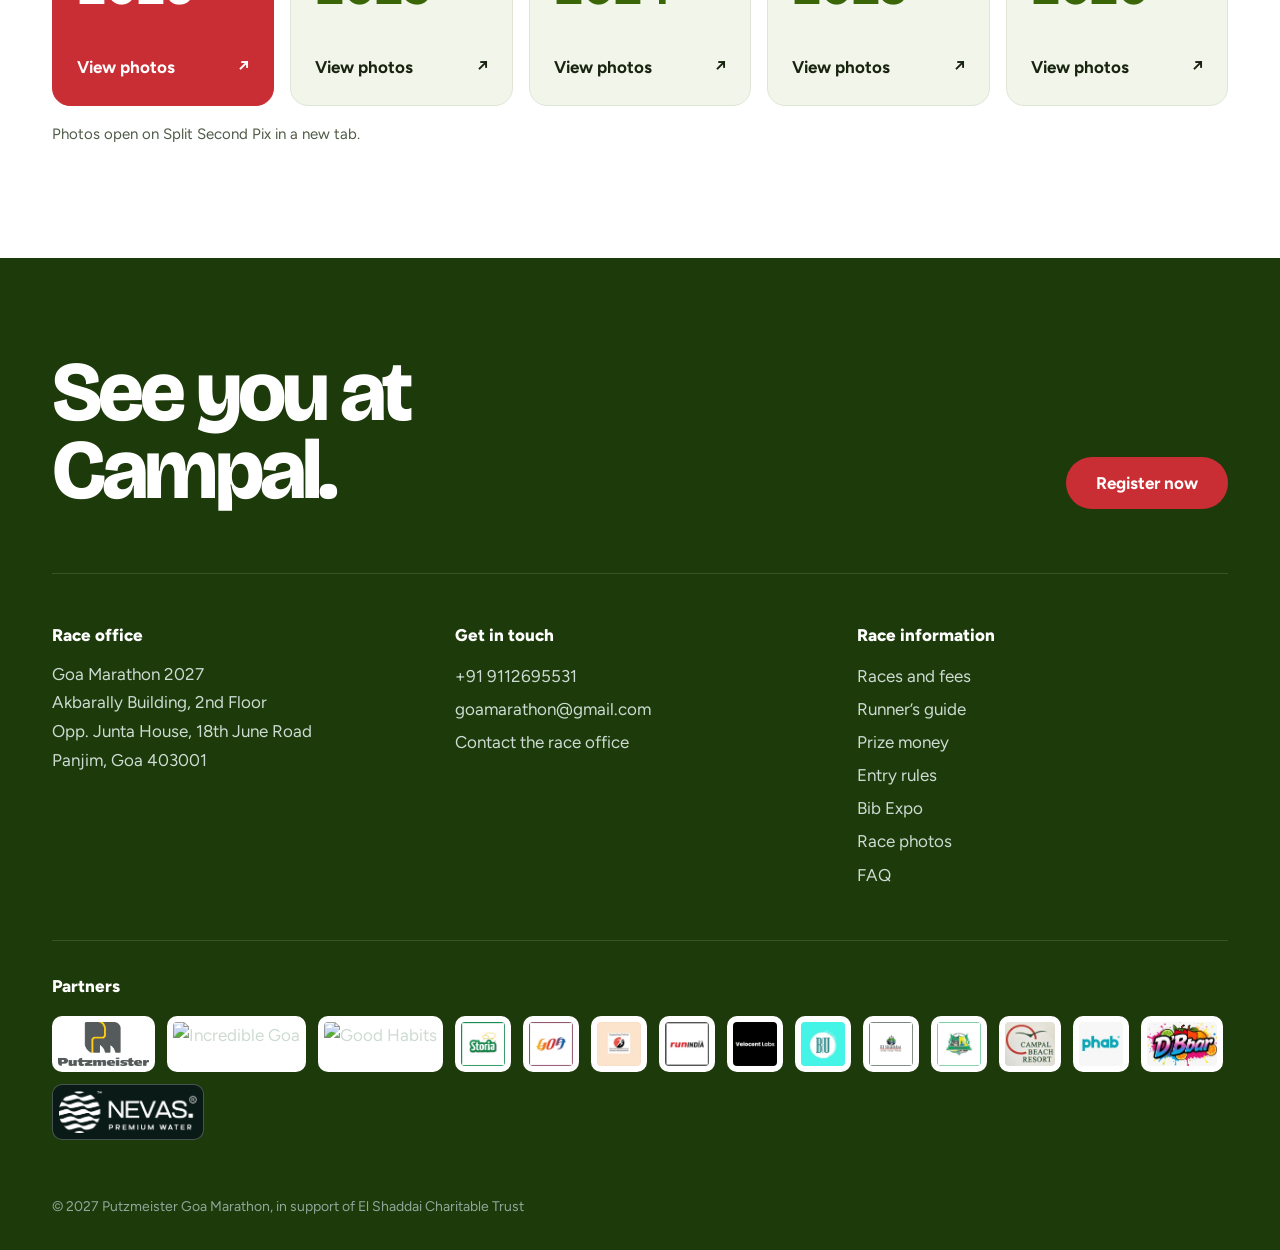
==== commit 2f3b9891: "Add race photos section with Split Second Pix links by year Co-Authored-By: Claude Opus 5.5 <noreply" ====
--- a/index.html
+++ b/index.html
@@ -268,6 +268,15 @@
     </div>
   </div>
 </section>
+<section class="sec" id="race-photos">
+  <div class="wrap">
+    <h2 class="h2">Find your race photos.</h2>
+    <p class="intro">Ran with us before? Open an edition and search with your bib number to find your photos.</p>
+    <div class="ph-grid"><a class="ph-card ph-latest" href="https://new.splitsecondpix.com/events/goa-marathon-2026" target="_blank" rel="noopener"><b>2026</b><span>View photos <span aria-hidden="true">↗</span></span></a><a class="ph-card" href="https://new.splitsecondpix.com/events/goa-marathon-2025" target="_blank" rel="noopener"><b>2025</b><span>View photos <span aria-hidden="true">↗</span></span></a><a class="ph-card" href="https://new.splitsecondpix.com/events/goa-marathon-2024" target="_blank" rel="noopener"><b>2024</b><span>View photos <span aria-hidden="true">↗</span></span></a><a class="ph-card" href="https://new.splitsecondpix.com/events/goa-marathon-2023" target="_blank" rel="noopener"><b>2023</b><span>View photos <span aria-hidden="true">↗</span></span></a><a class="ph-card" href="https://new.splitsecondpix.com/events/goa-marathon-2020" target="_blank" rel="noopener"><b>2020</b><span>View photos <span aria-hidden="true">↗</span></span></a></div>
+    <p class="ph-note">Photos open on Split Second Pix in a new tab.</p>
+  </div>
+</section>
+
 </main>
 
 <footer class="ftr">
@@ -293,7 +302,7 @@
         <a href="races.html#guide">Runner’s guide</a>
         <a href="races.html#prizes">Prize money</a>
         <a href="rules.html">Entry rules</a><a href="bib-expo.html">Bib Expo</a>
-        <a href="contact.html#faq">FAQ</a>
+        <a href="index.html#race-photos">Race photos</a><a href="contact.html#faq">FAQ</a>
       </div>
     </div>
     <div class="ftr-partners"><span>Partners</span><div><img decoding="async" loading="lazy" src="assets/sponsor-putzmeister.webp" alt="Putzmeister"><img decoding="async" loading="lazy" src="https://goamarathon.org/wp-content/uploads/2026/11/INCREDIBLE-GOA-LOGO-2024.jpg-1-scaled.jpeg" alt="Incredible Goa"><img decoding="async" loading="lazy" src="https://goamarathon.org/wp-content/uploads/2026/11/Good-Habits-Logo-High-Res_page-0001.jpg" alt="Good Habits"><img decoding="async" loading="lazy" src="assets/sponsor-01.webp" alt="Storia"><img decoding="async" loading="lazy" src="assets/sponsor-02.webp" alt="Goa partner"><img decoding="async" loading="lazy" src="assets/sponsor-03.webp" alt="Sports photography partner"><img decoding="async" loading="lazy" src="assets/sponsor-04.webp" alt="runINDIA"><img decoding="async" loading="lazy" src="assets/sponsor-05.webp" alt="Velocent Labs"><img decoding="async" loading="lazy" src="assets/sponsor-06.webp" alt="BU"><img decoding="async" loading="lazy" src="assets/sponsor-07.webp" alt="El Shaddai"><img decoding="async" loading="lazy" src="assets/sponsor-08.webp" alt="Goa partner"><img decoding="async" loading="lazy" src="assets/sponsor-09.webp" alt="Campal Beach Resort"><img decoding="async" loading="lazy" src="assets/sponsor-10.webp" alt="Phab"><img decoding="async" loading="lazy" src="assets/sponsor-11.webp" alt="D&#39;Bbar"><img decoding="async" loading="lazy" class="fp-dark" src="assets/sponsor-12.webp" alt="Nevas Premium Water"></div></div>
--- a/assets/site.css
+++ b/assets/site.css
@@ -928,3 +928,16 @@
 .rules li ul li{list-style:disc;background:none;border:0;border-radius:0;padding:0;color:var(--copy)}
 .rules li ul li::before{content:none}
 @media (max-width:680px){.rules li{padding:18px 18px 18px 60px}.rules li::before{left:16px}}
+
+/* race photos */
+.ph-grid{display:grid;grid-template-columns:repeat(5,minmax(0,1fr));gap:16px;margin-top:36px}
+.ph-card{display:flex;flex-direction:column;justify-content:space-between;gap:24px;min-height:170px;padding:24px;border-radius:18px;background:var(--mist);border:1px solid var(--line);color:var(--ink);text-decoration:none;transition:transform .2s,background .2s}
+.ph-card b{font-size:clamp(40px,4vw,56px);line-height:1;letter-spacing:-.04em;color:var(--palm)}
+.ph-card span{font-weight:700;display:flex;justify-content:space-between}
+.ph-card:hover{transform:translateY(-3px);background:#e4eed6}
+.ph-latest{background:var(--red);border-color:var(--red);color:#fff}
+.ph-latest b{color:#fff}
+.ph-latest:hover{background:#b0262c}
+.ph-note{margin-top:16px;color:var(--copy);font-size:15px}
+@media (max-width:1000px){.ph-grid{grid-template-columns:repeat(3,minmax(0,1fr))}}
+@media (max-width:600px){.ph-grid{grid-template-columns:repeat(2,minmax(0,1fr));gap:12px}.ph-card{min-height:130px;padding:18px}}
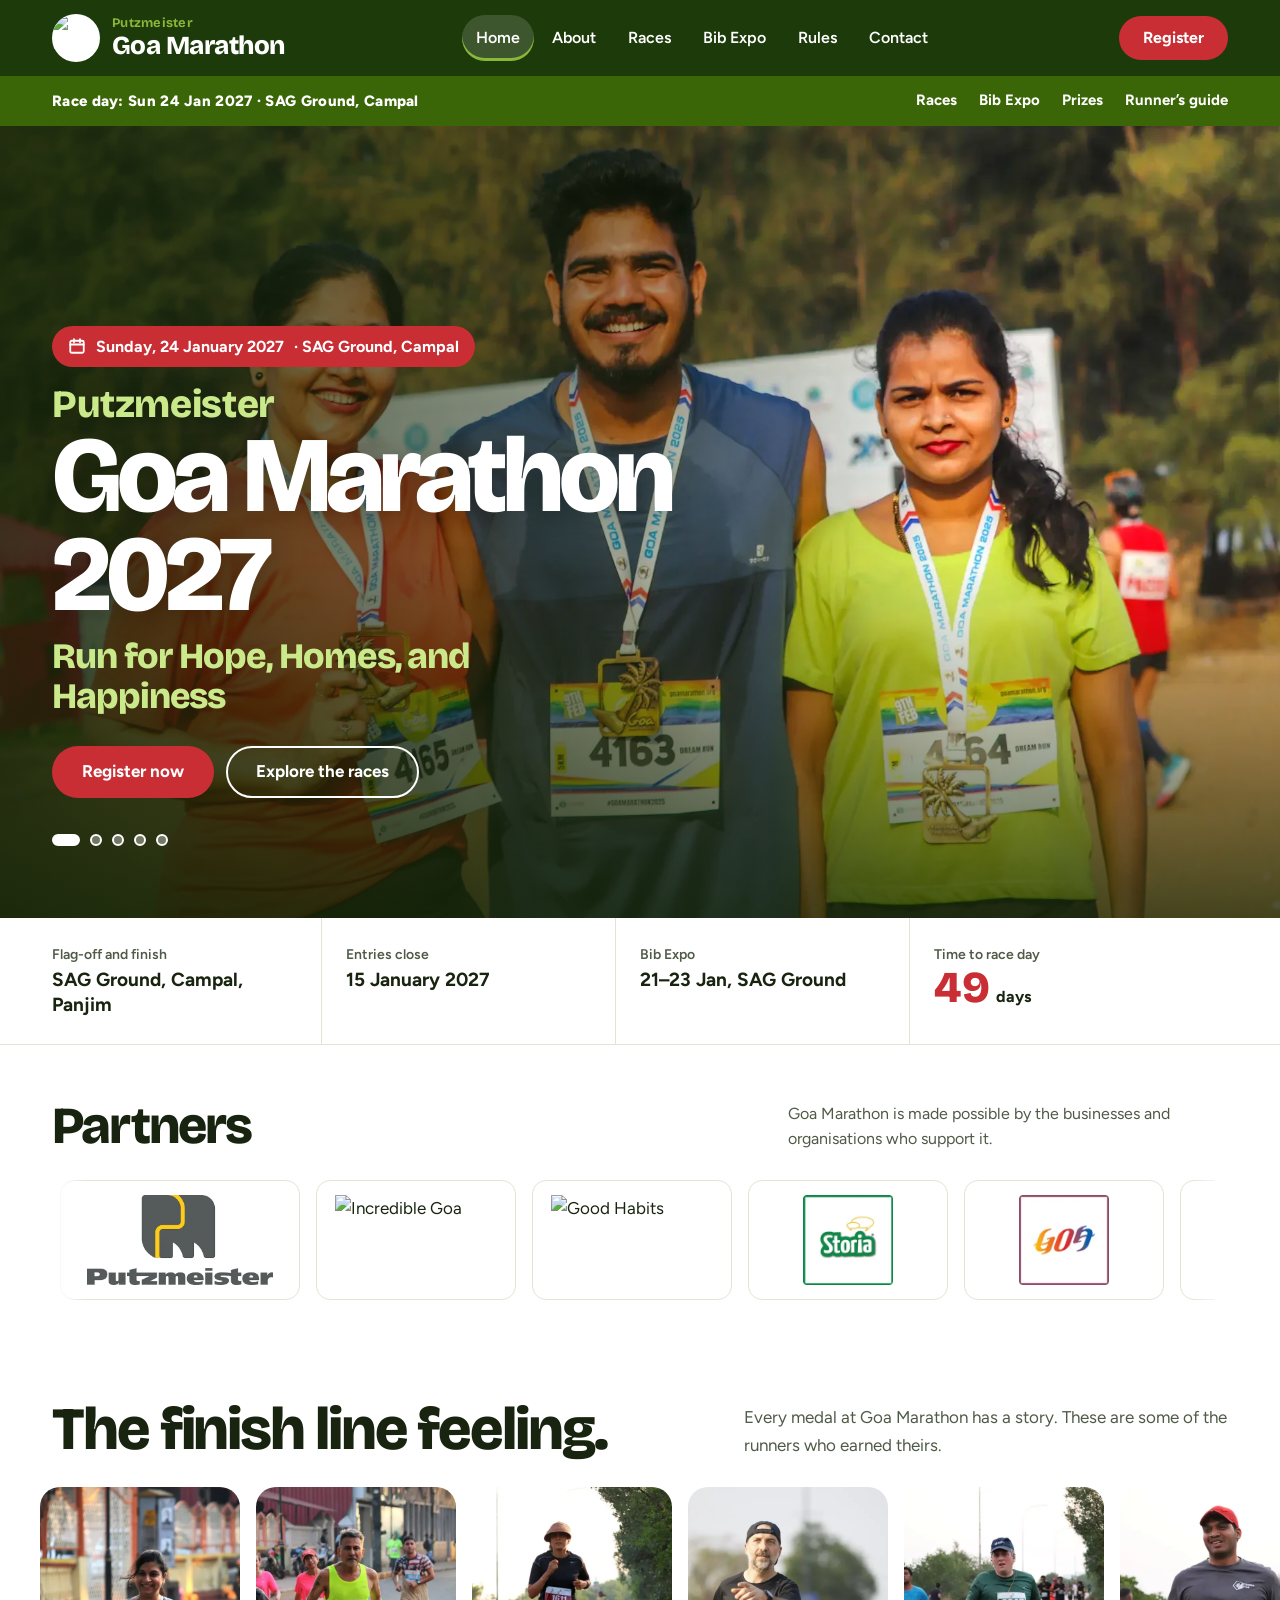
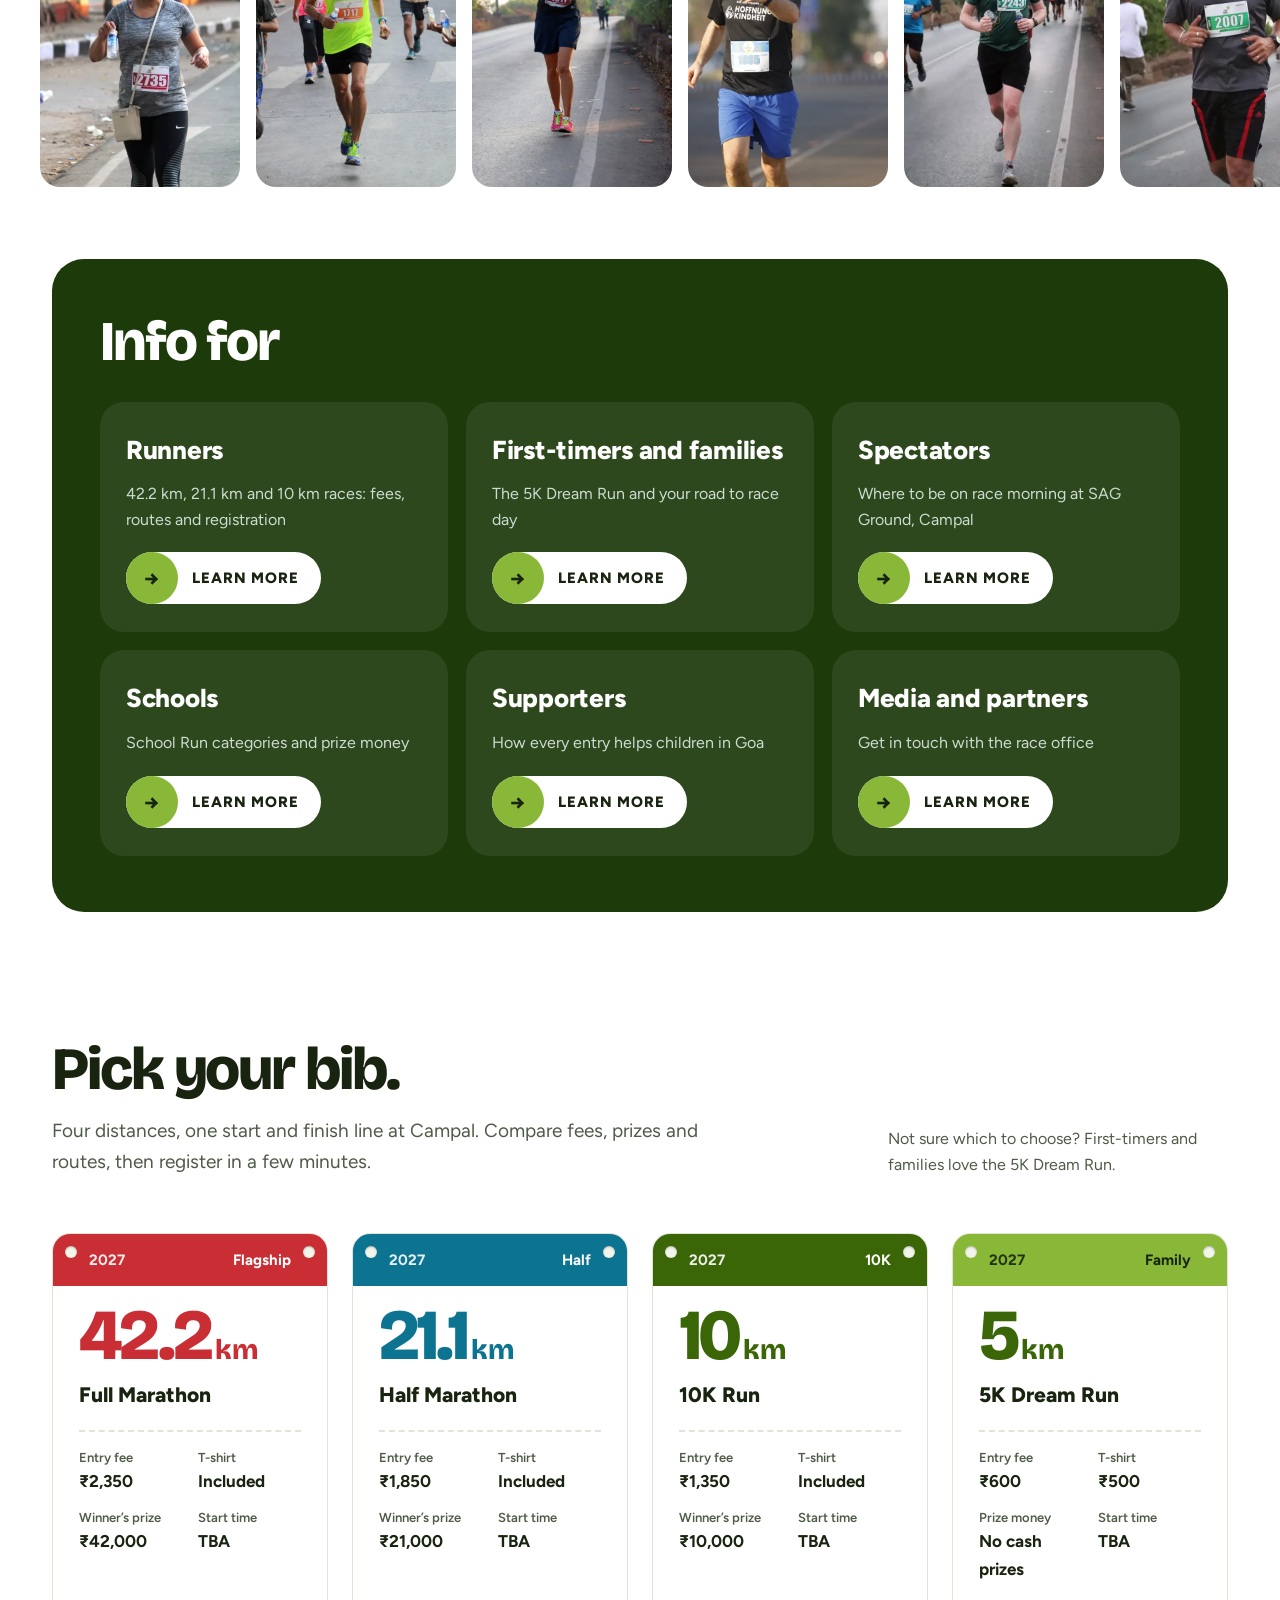
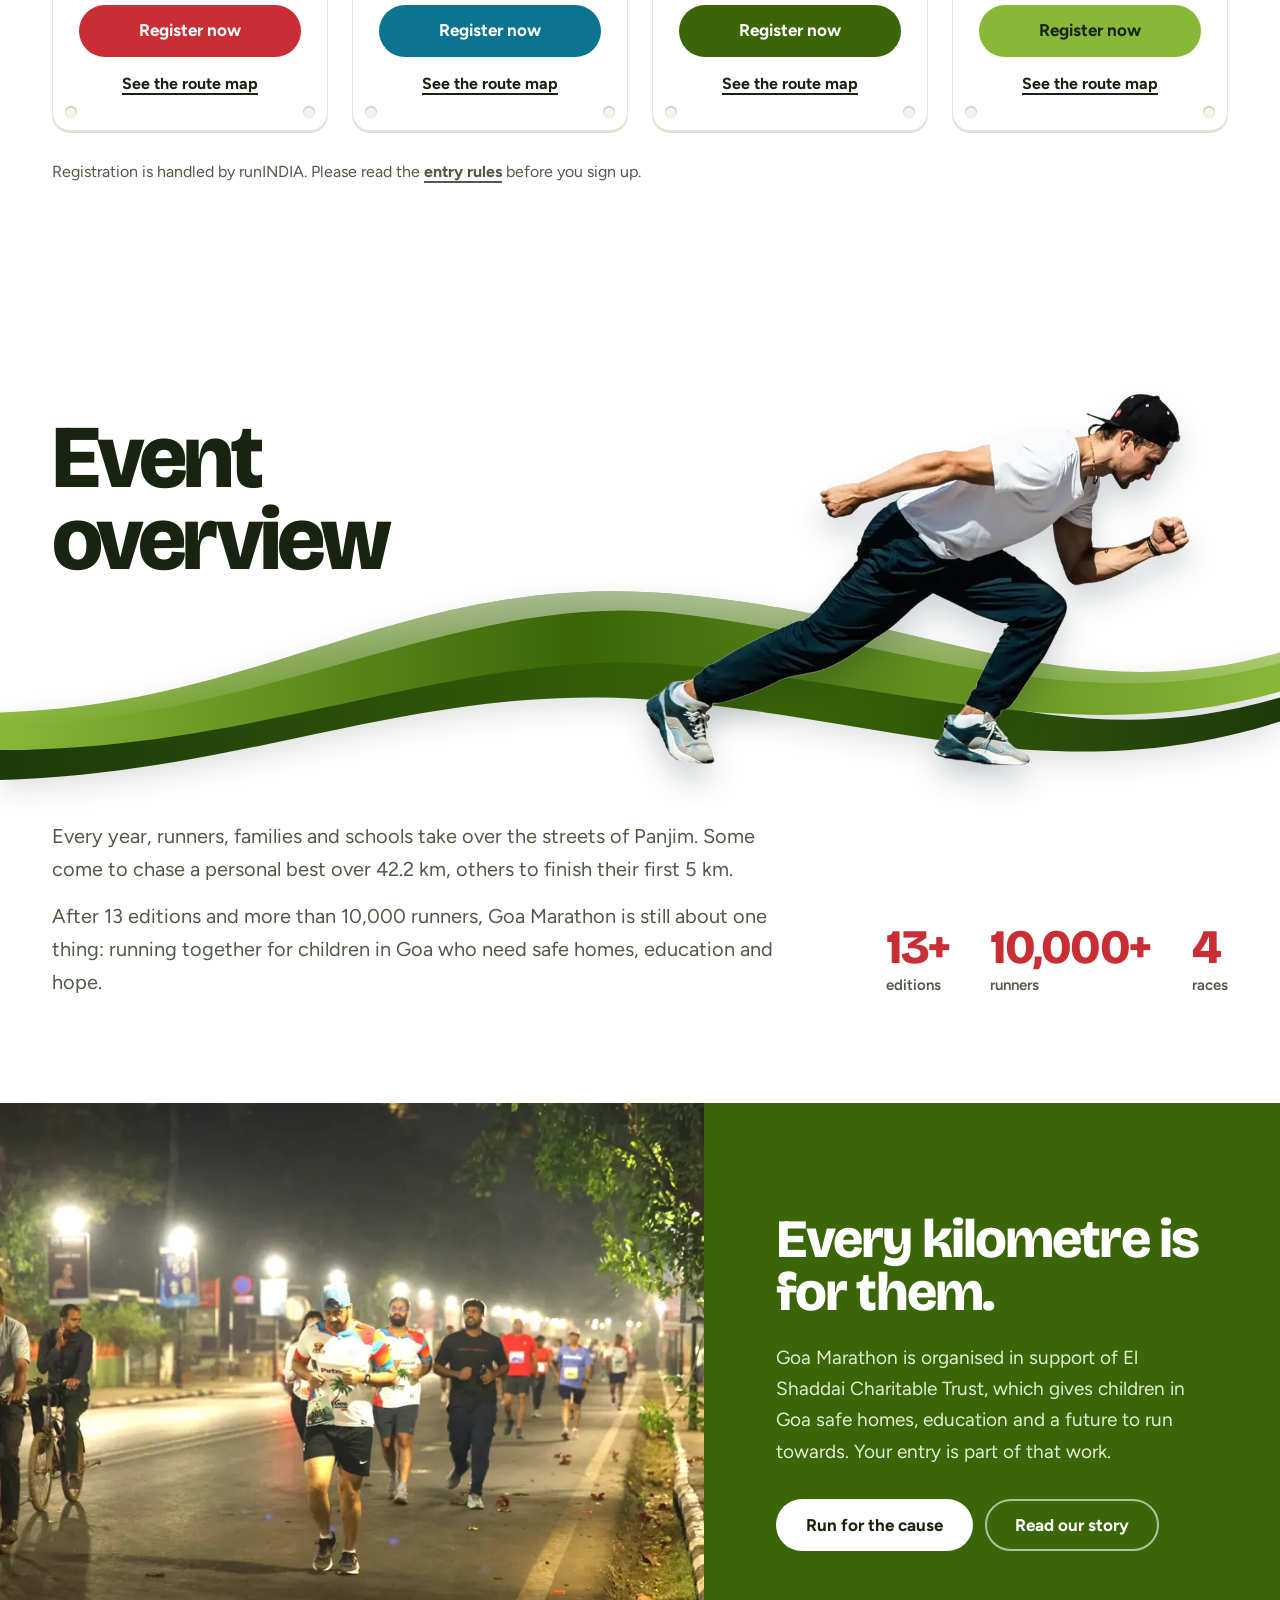
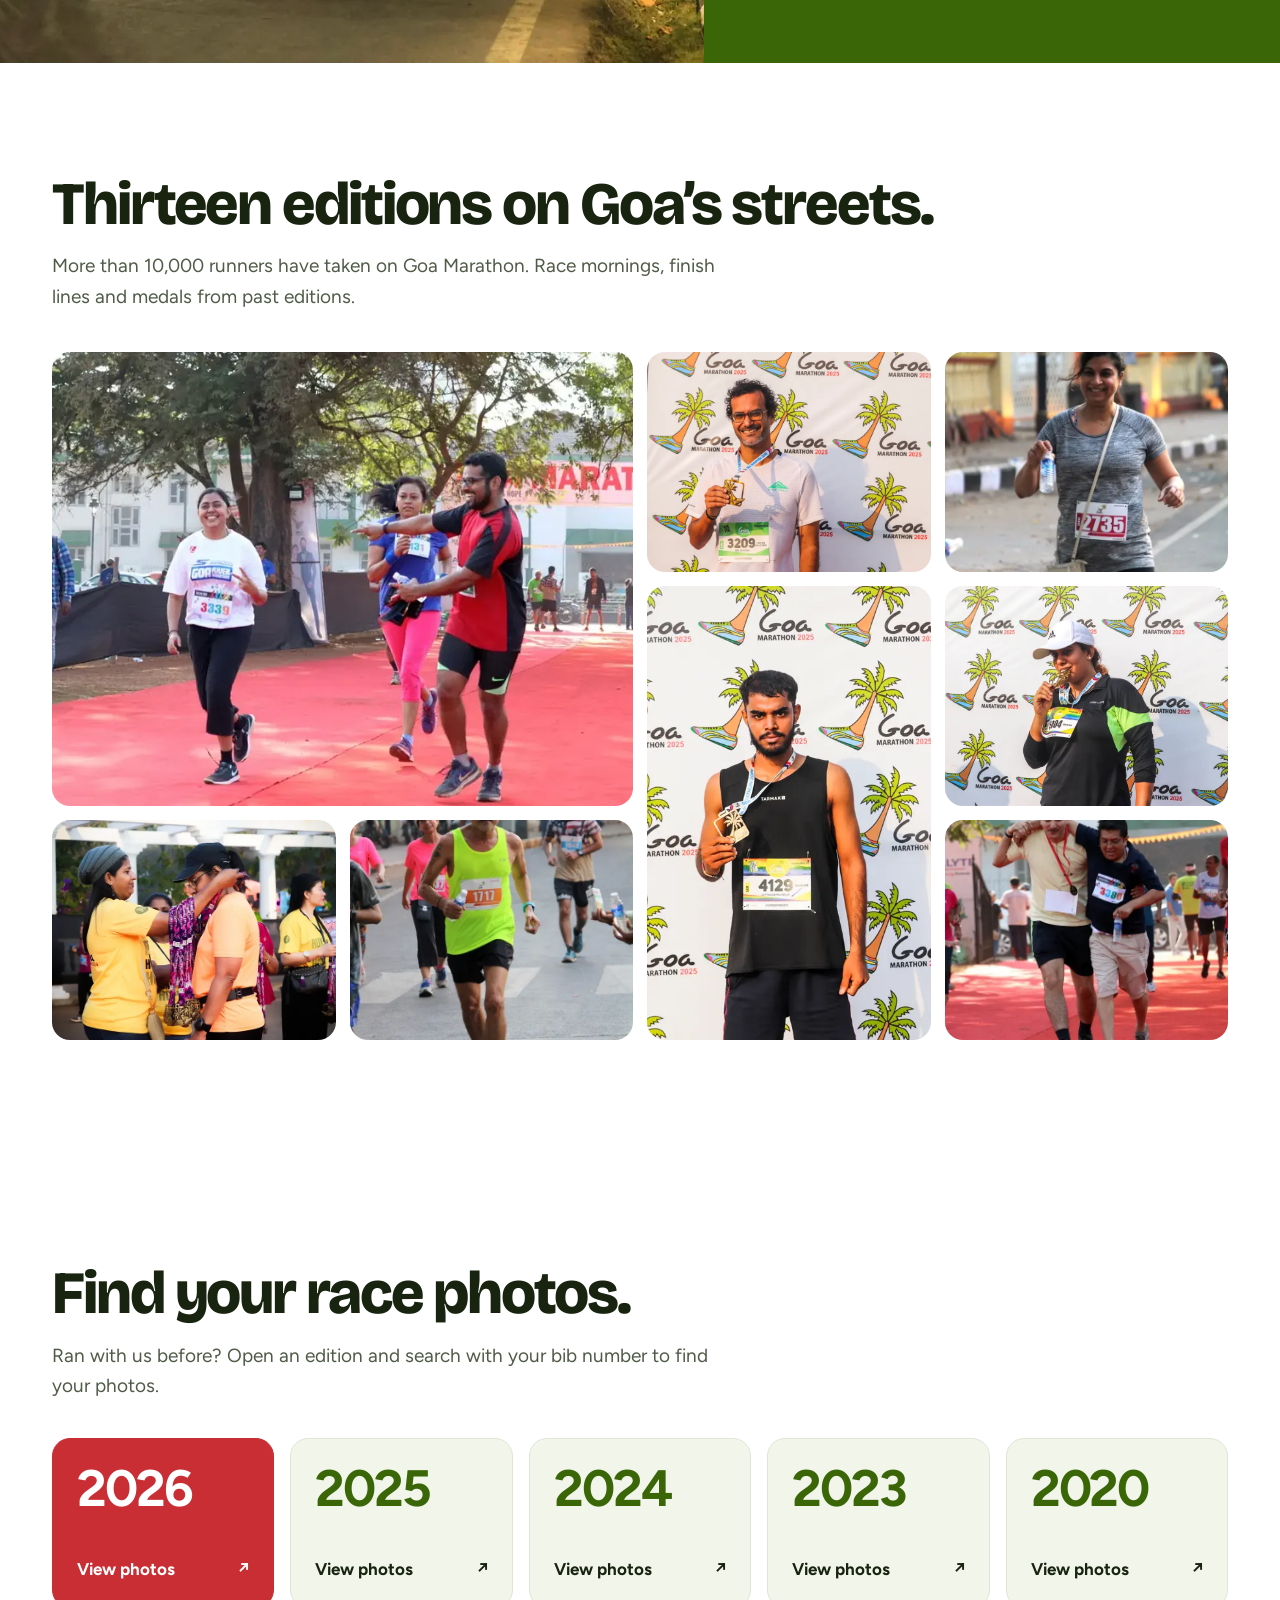
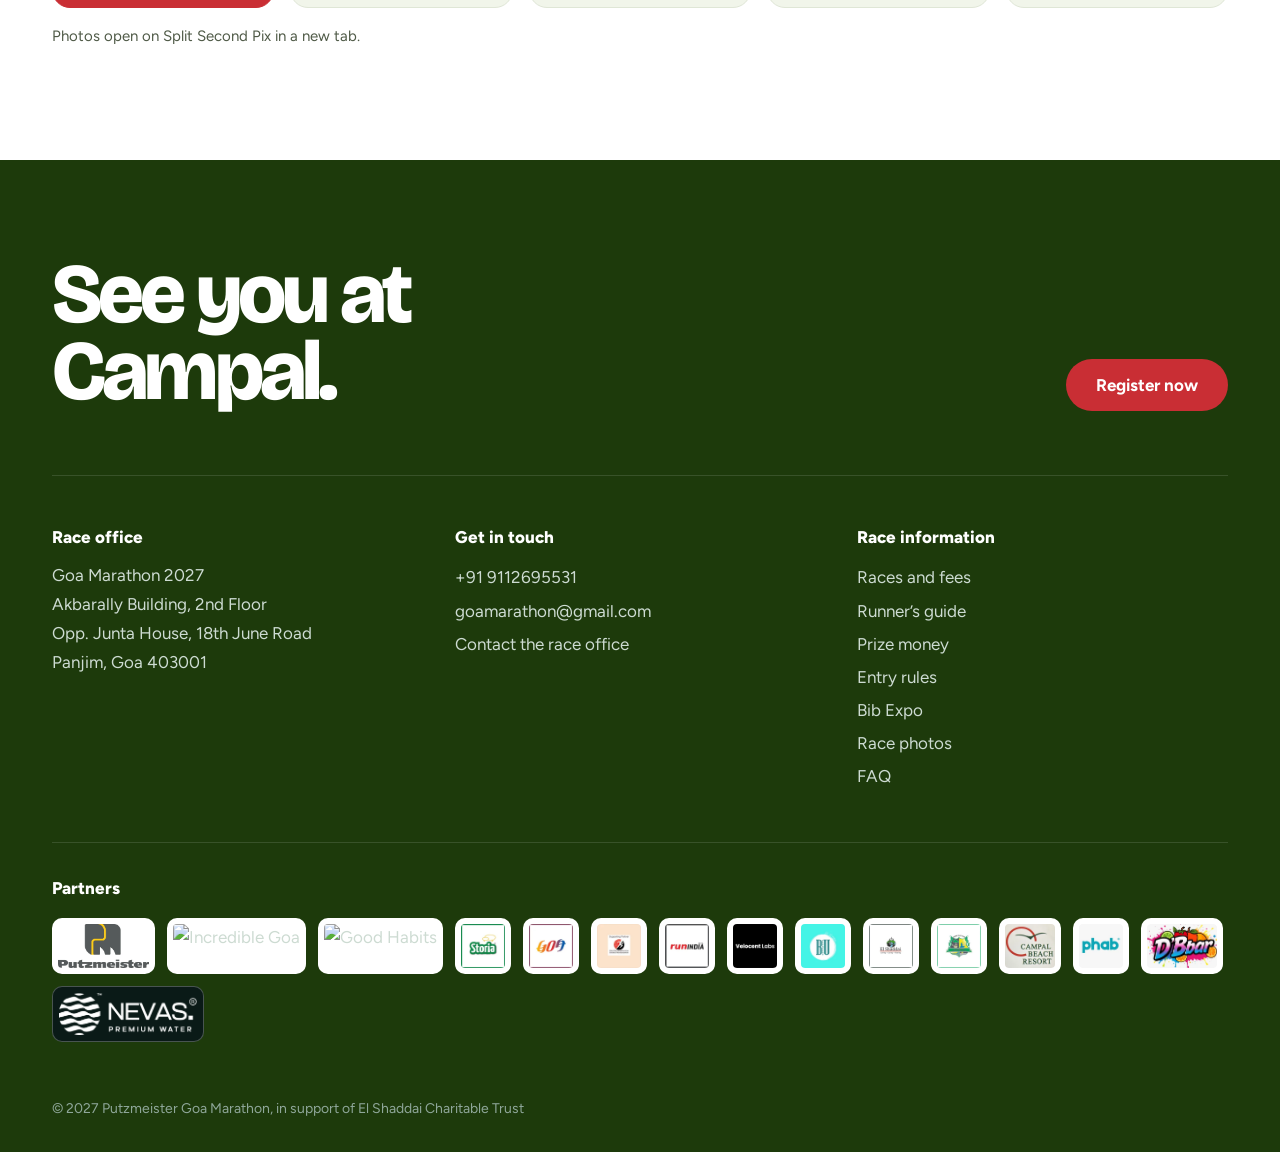
==== commit bbc87ea8: "Remove 5K costume award; T-shirt wording per Agnel Co-Authored-By: Claude Opus 5.5 <noreply@anthropi" ====
--- a/index.html
+++ b/index.html
@@ -110,7 +110,7 @@
     <h2 class="h2">Info for</h2>
     <div class="if2-grid">
       <div class="if2-card"><h3>Runners</h3><p>42.2 km, 21.1 km and 10 km races: fees, routes and registration</p><a class="pill" href="races.html"><span class="pill-ic" aria-hidden="true">→</span>Learn more</a></div>
-      <div class="if2-card"><h3>First-timers and families</h3><p>The 5K Dream Run, costumes welcome, and your road to race day</p><a class="pill" href="races.html#guide"><span class="pill-ic" aria-hidden="true">→</span>Learn more</a></div>
+      <div class="if2-card"><h3>First-timers and families</h3><p>The 5K Dream Run and your road to race day</p><a class="pill" href="races.html#guide"><span class="pill-ic" aria-hidden="true">→</span>Learn more</a></div>
       <div class="if2-card"><h3>Spectators</h3><p>Where to be on race morning at SAG Ground, Campal</p><a class="pill" href="races.html#race-day"><span class="pill-ic" aria-hidden="true">→</span>Learn more</a></div>
       <div class="if2-card"><h3>Schools</h3><p>School Run categories and prize money</p><a class="pill" href="races.html#prizes"><span class="pill-ic" aria-hidden="true">→</span>Learn more</a></div>
       <div class="if2-card"><h3>Supporters</h3><p>How every entry helps children in Goa</p><a class="pill" href="about.html#cause"><span class="pill-ic" aria-hidden="true">→</span>Learn more</a></div>
@@ -195,8 +195,8 @@
           <h3 class="bib-name">5K Dream Run</h3>
           <div class="bib-facts">
             <div><small>Entry fee</small><b>₹600</b></div>
-            <div><small>T-shirt</small><b>₹500 at the venue</b></div>
-            <div><small>Award</small><b>Best costume</b></div>
+            <div><small>T-shirt</small><b>₹500</b></div>
+            <div><small>Prize money</small><b>No cash prizes</b></div>
             <div><small>Start time</small><b>TBA</b></div>
           </div>
           <div class="bib-actions">
@@ -229,7 +229,7 @@
   </div>
   <div class="wrap ov-body2">
     <div>
-      <p class="ov-lead">Every year, runners, families and schools take over the streets of Panjim. Some come to chase a personal best over 42.2 km, others to finish their first 5 km in costume.</p>
+      <p class="ov-lead">Every year, runners, families and schools take over the streets of Panjim. Some come to chase a personal best over 42.2 km, others to finish their first 5 km.</p>
       <p class="ov-lead">After 13 editions and more than 10,000 runners, Goa Marathon is still about one thing: running together for children in Goa who need safe homes, education and hope.</p>
     </div>
     <div class="ov-facts">
--- a/assets/site.css
+++ b/assets/site.css
@@ -941,3 +941,11 @@
 .ph-note{margin-top:16px;color:var(--copy);font-size:15px}
 @media (max-width:1000px){.ph-grid{grid-template-columns:repeat(3,minmax(0,1fr))}}
 @media (max-width:600px){.ph-grid{grid-template-columns:repeat(2,minmax(0,1fr));gap:12px}.ph-card{min-height:130px;padding:18px}}
+
+/* partner logos: uniform white tiles so logos with white backgrounds blend in */
+.slider{background:transparent !important;border:0 !important;box-shadow:none !important;padding:4px 0 !important}
+.sl-track{gap:16px !important;padding:0 8px !important}
+.sl-item{height:120px !important;width:200px;padding:14px 18px;background:#fff;border:1px solid var(--line);border-radius:14px;justify-content:center;box-sizing:border-box}
+.sl-item img{height:100% !important;width:100% !important;max-width:none !important;object-fit:contain}
+.sl-lead{width:240px}
+@media (max-width:680px){.sl-item{height:88px !important;width:150px;padding:10px 12px;border-radius:12px}.sl-lead{width:170px}}
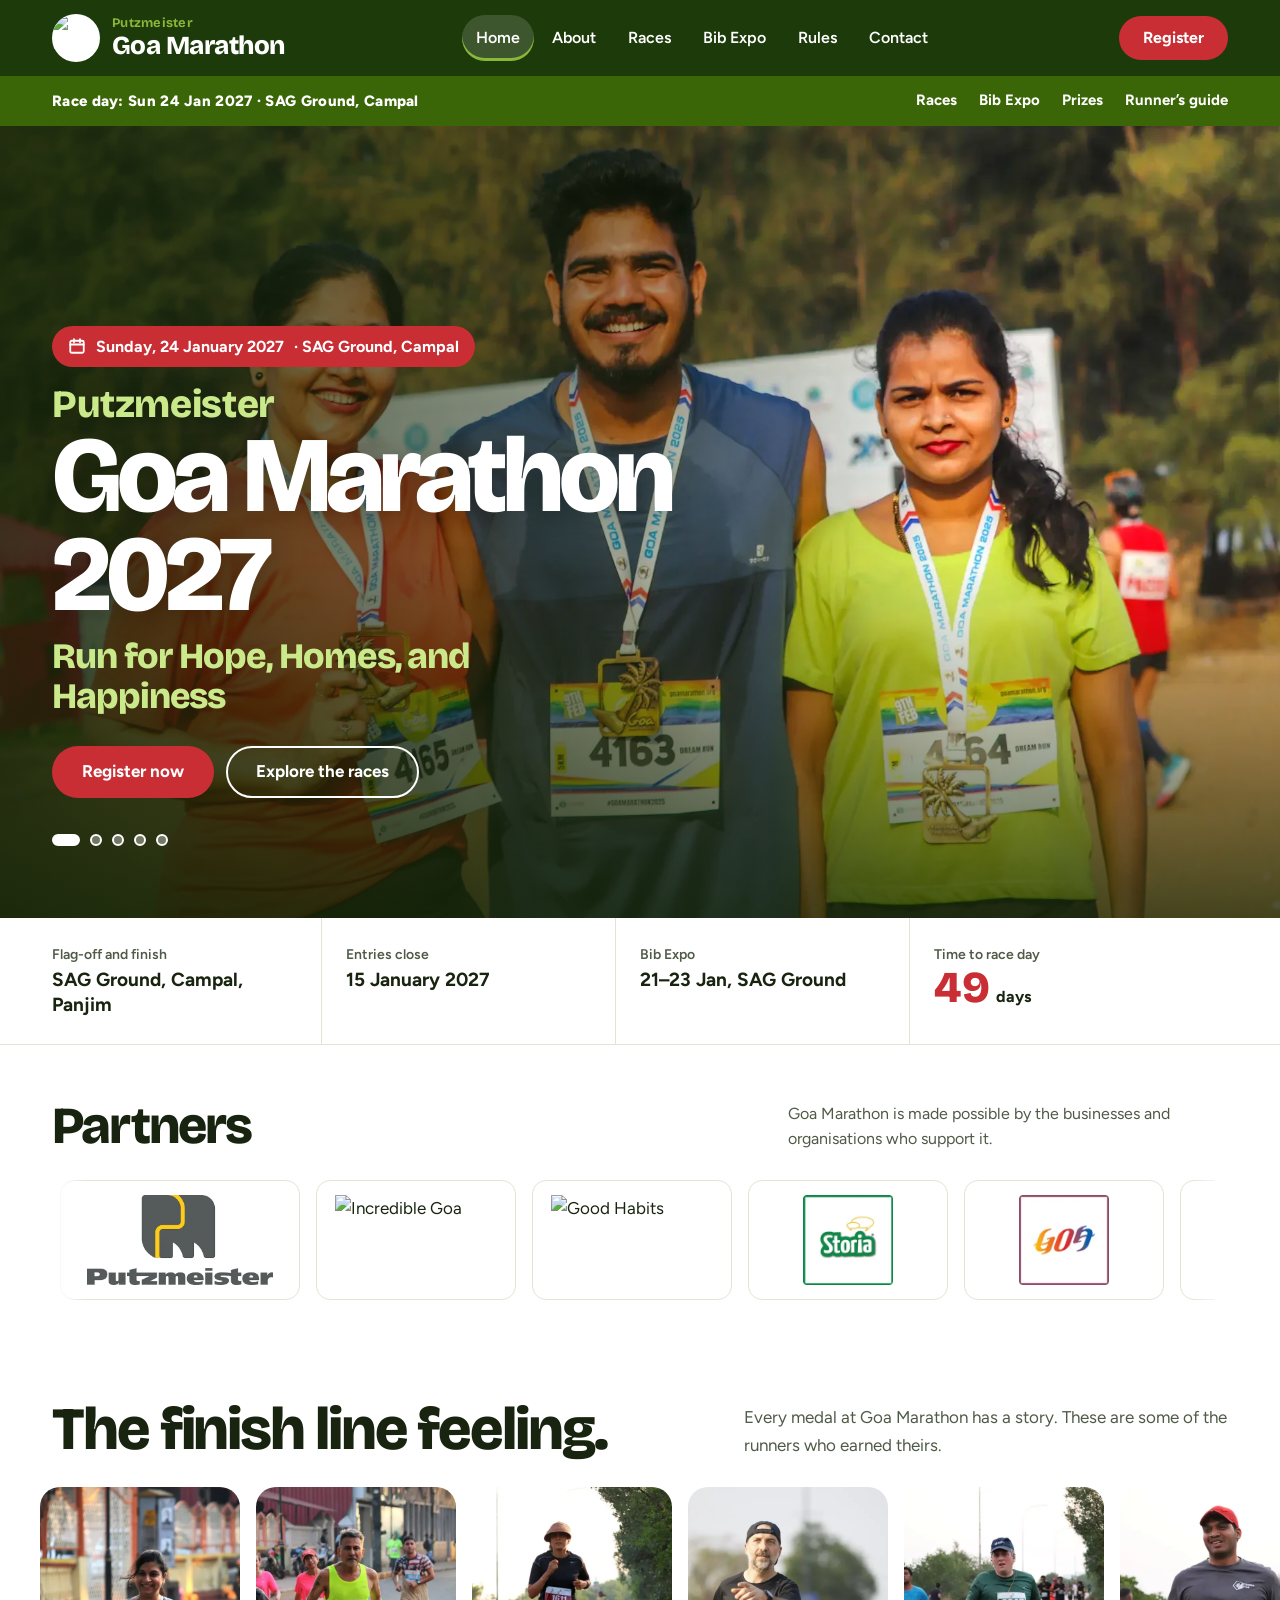
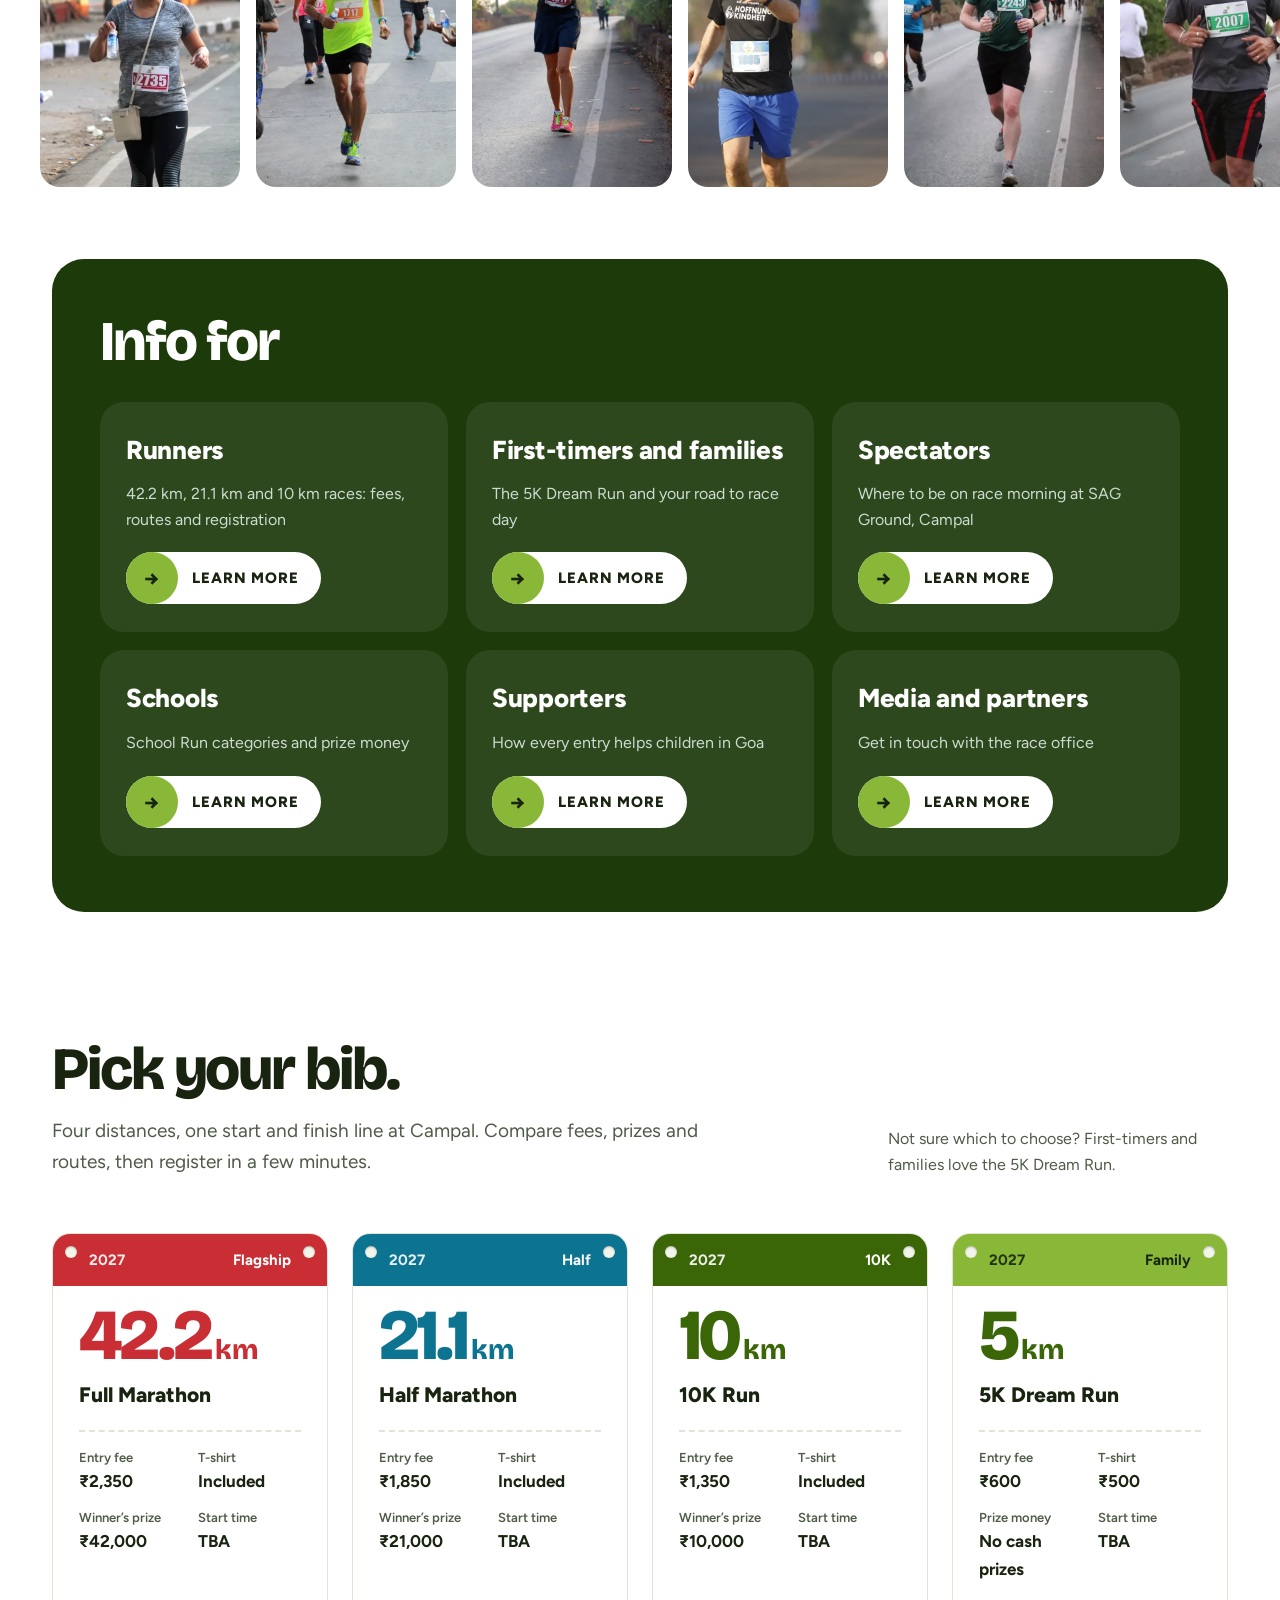
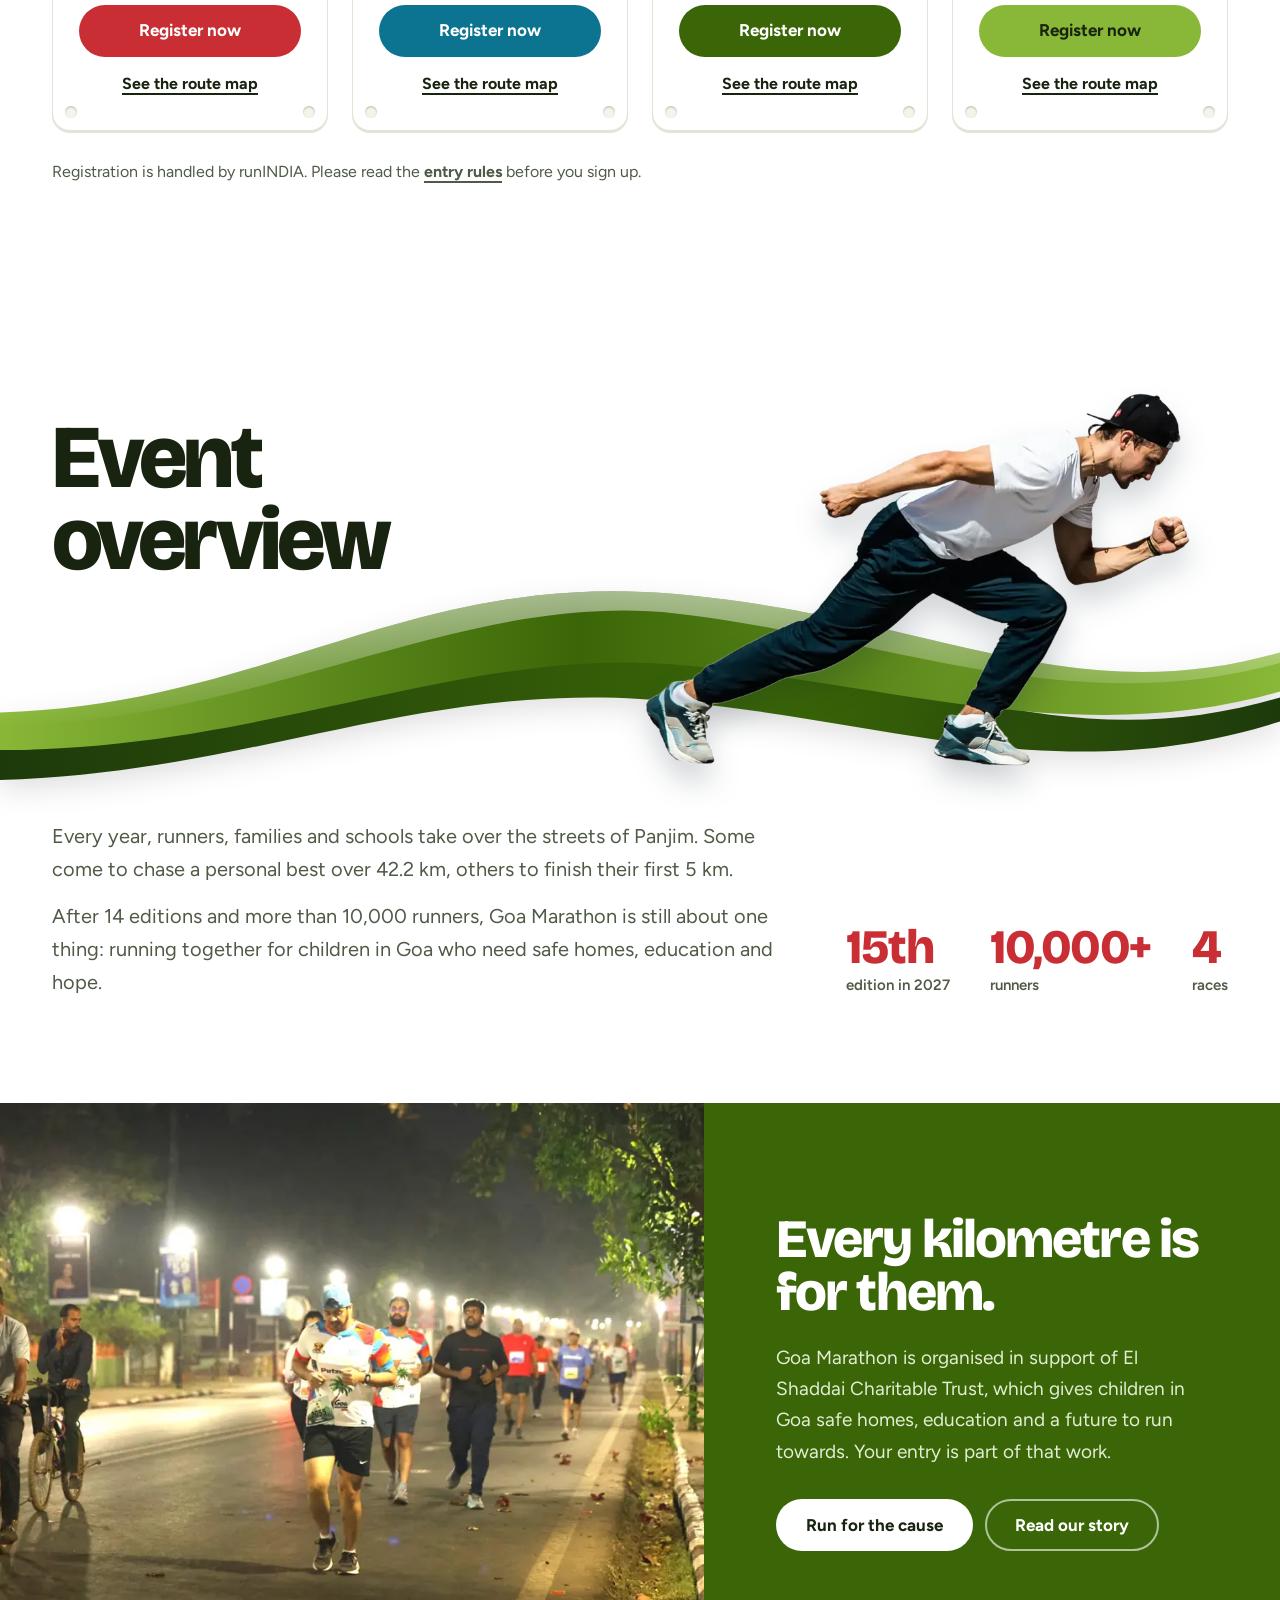
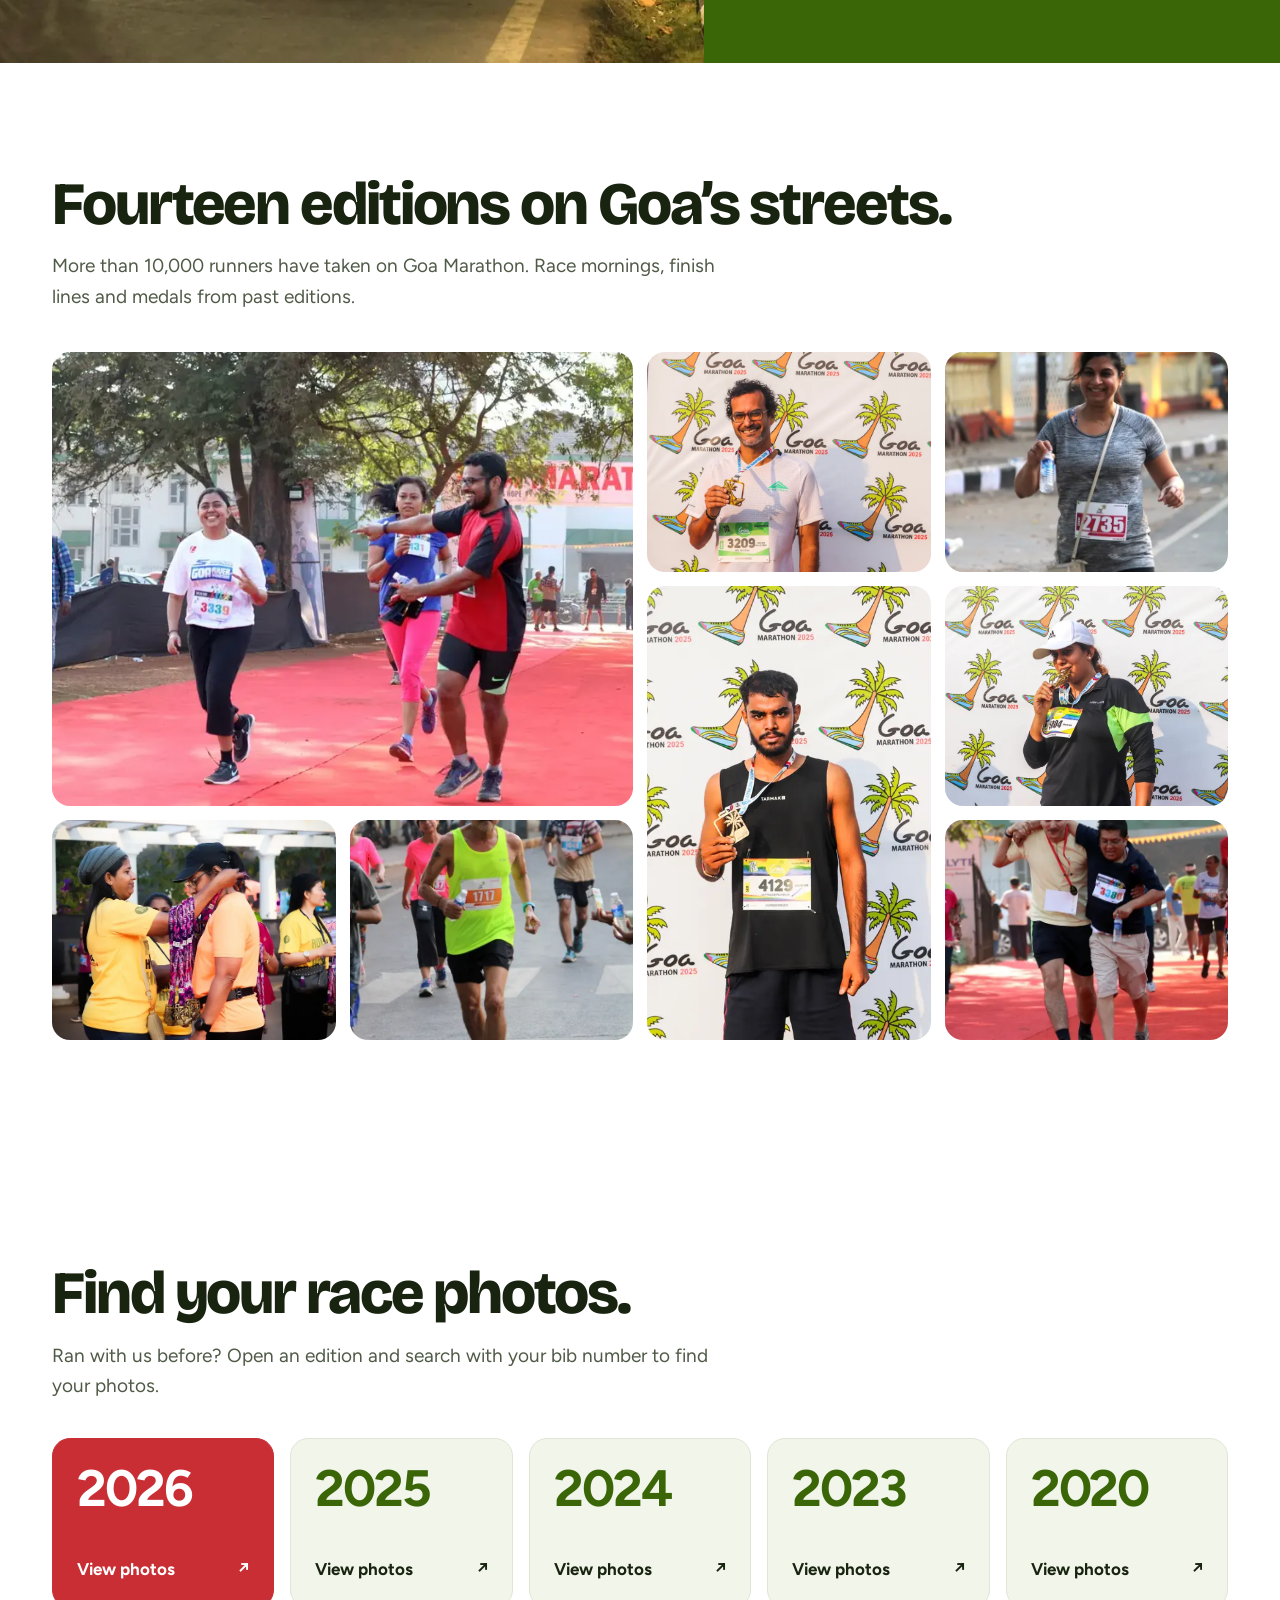
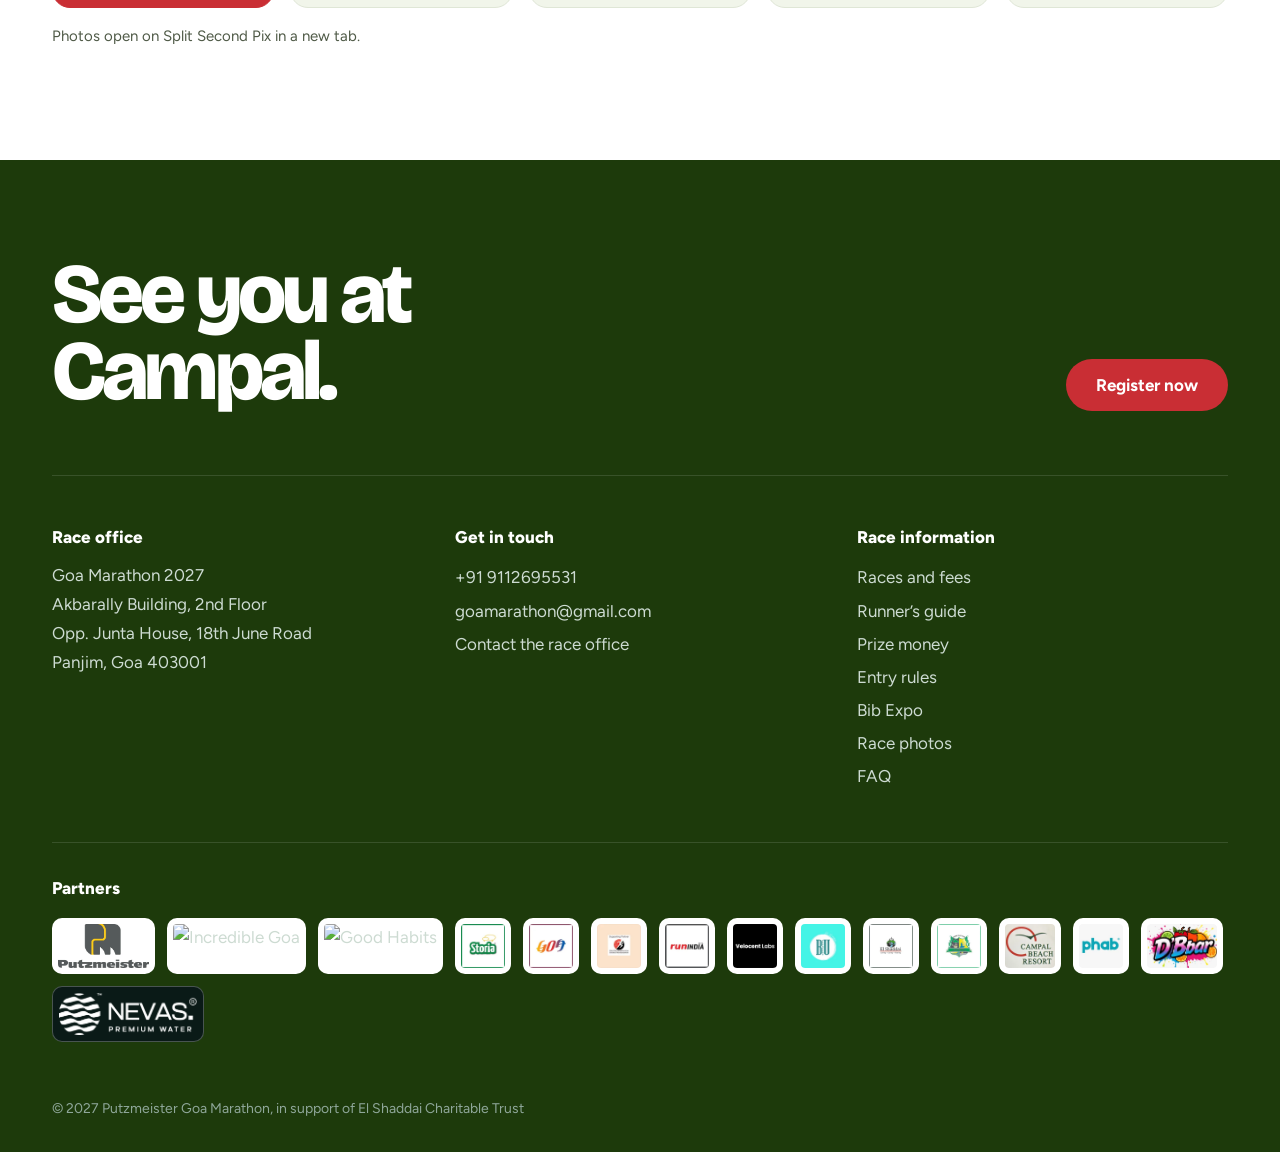
==== commit 771cdacb: "Edition count: 14 past editions, 2027 is the 15th Co-Authored-By: Claude Opus 5.5 <noreply@anthropic" ====
--- a/index.html
+++ b/index.html
@@ -230,10 +230,10 @@
   <div class="wrap ov-body2">
     <div>
       <p class="ov-lead">Every year, runners, families and schools take over the streets of Panjim. Some come to chase a personal best over 42.2 km, others to finish their first 5 km.</p>
-      <p class="ov-lead">After 13 editions and more than 10,000 runners, Goa Marathon is still about one thing: running together for children in Goa who need safe homes, education and hope.</p>
+      <p class="ov-lead">After 14 editions and more than 10,000 runners, Goa Marathon is still about one thing: running together for children in Goa who need safe homes, education and hope.</p>
     </div>
     <div class="ov-facts">
-      <div><b>13+</b><span>editions</span></div>
+      <div><b>15th</b><span>edition in 2027</span></div>
       <div><b>10,000+</b><span>runners</span></div>
       <div><b>4</b><span>races</span></div>
     </div>
@@ -254,7 +254,7 @@
 
 <section class="sec">
   <div class="wrap">
-    <h2 class="h2">Thirteen editions on Goa’s streets.</h2>
+    <h2 class="h2">Fourteen editions on Goa’s streets.</h2>
     <p class="intro">More than 10,000 runners have taken on Goa Marathon. Race mornings, finish lines and medals from past editions.</p>
     <div class="gal8">
       <figure class="g-big"><img loading="lazy" decoding="async" src="assets/n-joy.webp" srcset="assets/n-joy-800.webp 800w, assets/n-joy.webp 1400w" sizes="(max-width:900px) 100vw, 50vw" alt="Finishers celebrating on the red carpet at Campal"></figure>
